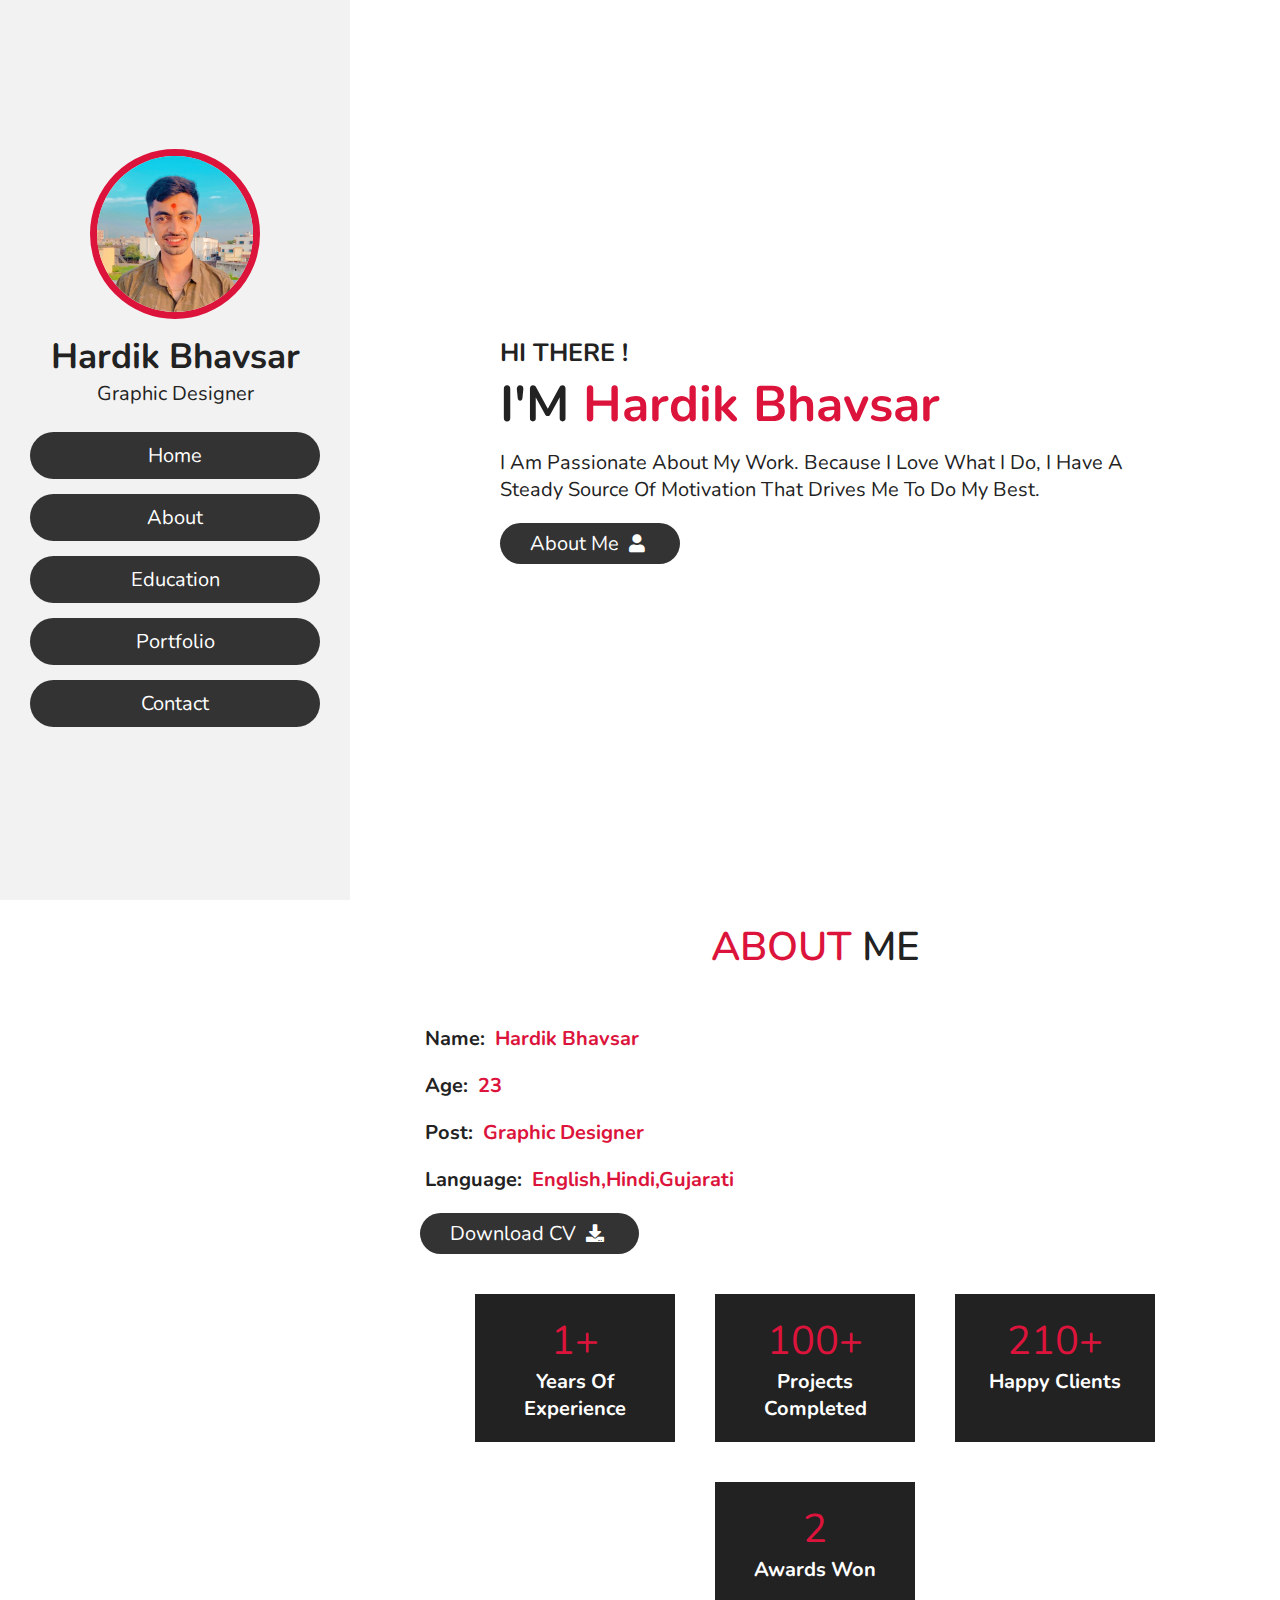
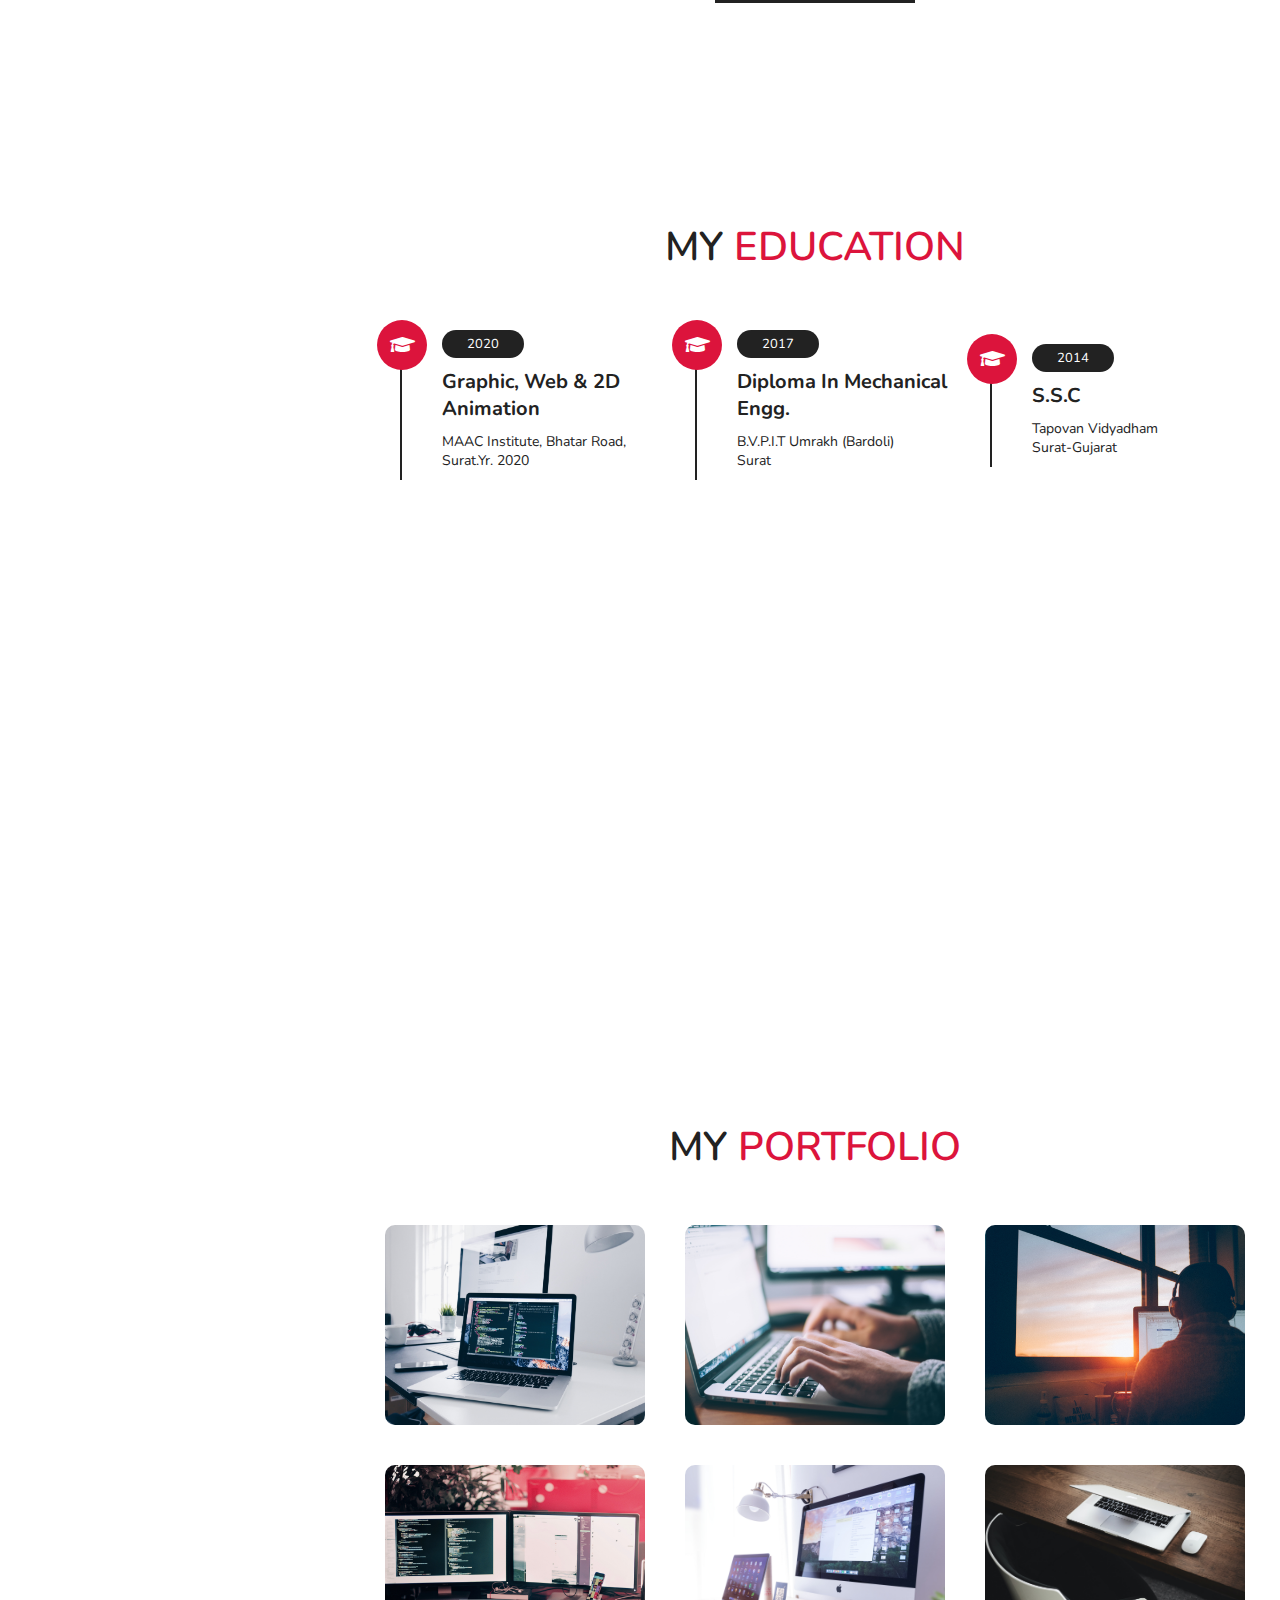
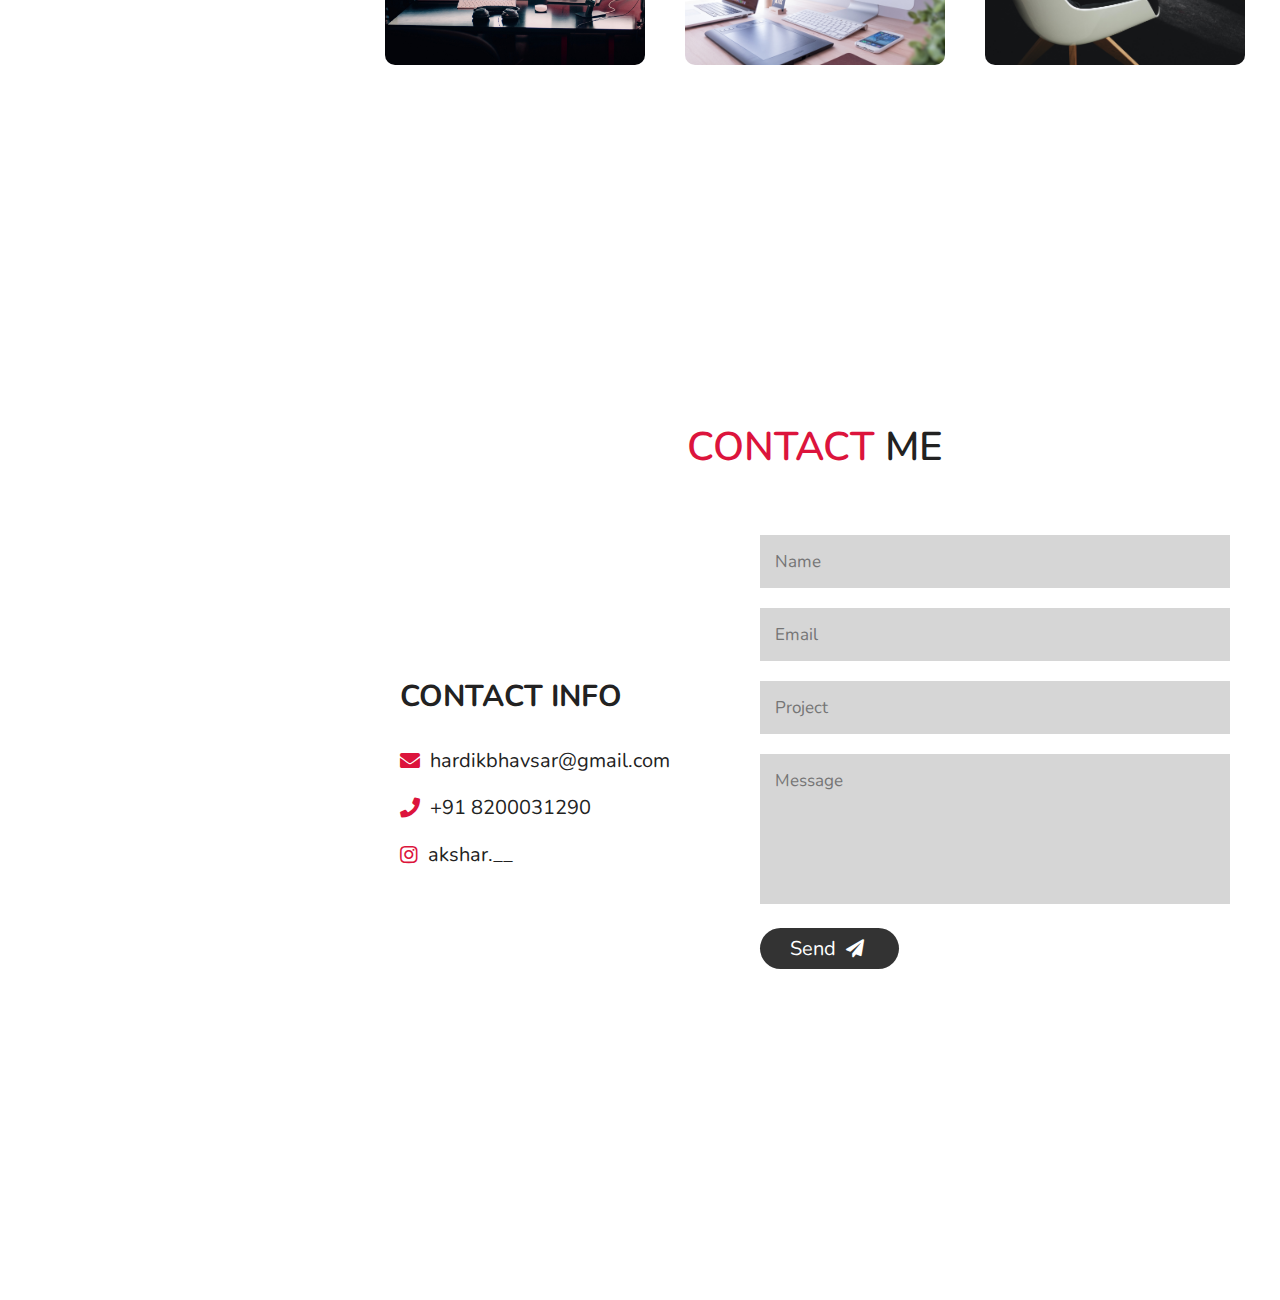
==== index.html @ d85ef27c "Rename Index.html to index.html" ====
<!DOCTYPE html>
<html lang="en">
<head>
    <meta charset="UTF-8">
    <meta name="viewport" content="width=device-width, initial-scale=1.0">
    <title>Responsive personal portfolio website design tutorial</title>

    <!-- font awesome cdn link  -->
    <link rel="stylesheet" href="https://cdnjs.cloudflare.com/ajax/libs/font-awesome/5.15.2/css/all.min.css">

    <!-- custom css file link  -->
    <link rel="stylesheet" href="style.css">

</head>
<body>
    
 <!-- Header Section Starts -->

 <header>
 <div class="user">
     <img src="images/r1.JPG" alt="">
     <h3 class="name">Hardik Bhavsar</h3>
     <p class="post">Graphic Designer</p>
 </div>

 <nav class="navbar">
     <ul>
         <li><a href="#home">Home</a></li>
         <li><a href="#about">About</a></li>
         <li><a href="#education">Education</a></li>
         <li><a href="#portfolio">Portfolio</a></li>
         <li><a href="#contact">Contact</a></li>
     </ul>
 </nav>
</header>

<!-- Header Section Ends -->

<div id="menu" class="fa fa-bars"></div>

<!-- Home Section Starts -->

<section class="home" id="home">

    <h3>HI THERE !</h3>
    <h1>I'M <span>Hardik Bhavsar</span></h1>
    <p>I am passionate about my work. Because I love what I do, I have a steady source of motivation that drives me to do my best.</p>
    <a href="#about"><button class="btn">About Me <i class="fas fa-user"></i></button></a>
</section>

<!-- Home Section Ends -->

<!-- About Section Starts -->

<section class="about" id="about">

    <h1 class="heading"><span>About</span> Me</h1>

    <div class="row">
        <div class="info">
            <h3><span>Name: </span>Hardik Bhavsar</h3>
            <h3><span>Age: </span>23</h3>
            <h3><span>Post: </span>Graphic Designer</h3>
            <h3><span>Language: </span>English,Hindi,Gujarati</h3>
            <a href="cv.pdf">
                <button class="btn">Download CV <i class="fas fa-download"></i></button>
            </a>
        </div>

        <div class="counter">
            <div class="box">
                <span>1+</span>
                <h3>Years of Experience</h3>
            </div>
            <div class="box">
                <span>100+</span>
                <h3>Projects Completed</h3>
            </div>
            <div class="box">
                <span>210+</span>
                <h3>Happy Clients</h3>
            </div>
            <div class="box">
                <span>2</span>
                <h3>Awards Won</h3>
            </div>

        </div>
    </div>
</section>

<!-- About Section Ends -->

<!-- Education Section Starts -->

<section class="education" id="education">
    <h1 class="heading">My <span>Education</span></h1>
    <div class="box-container">

    <div class="box">
        <i class="fas fa-graduation-cap"></i>
        <span>2020</span>
        <h3>Graphic, Web & 2D Animation</h3>
        <p>MAAC institute,
            Bhatar Road, Surat.Yr. 2020</p>
    </div>
   
    <div class="box">
        <i class="fas fa-graduation-cap"></i>
        <span>2017</span>
        <h3>Diploma In Mechanical Engg.</h3>
        <p>B.V.P.I.T Umrakh (Bardoli)<br>Surat</p>
    </div>

    <div class="box">
        <i class="fas fa-graduation-cap"></i>
        <span>2014</span>
        <h3>S.S.C</h3>
        <p>Tapovan Vidyadham <br>Surat-Gujarat</p>
    </div>

</div>
</section>

<!-- Education Section Ends -->

<!-- Portfolio Section Starts -->

<section class="portfolio" id="portfolio">
    <h1 class="heading">My <span>Portfolio</span></h1>

    <div class="box-container">
       
        <div class="box">
            <img src="images/1.jpg" alt="">
        </div>

        <div class="box">
            <img src="images/2.jpg" alt="">
        </div>

        <div class="box">
            <img src="images/3.jpg" alt="">
        </div>

        <div class="box">
            <img src="images/4.jpg" alt="">
        </div>

        <div class="box">
            <img src="images/5.jpg" alt="">
        </div>

        <div class="box">
            <img src="images/6.jpg" alt="">
        </div>
    </div>
</section>

<!-- Portfolio Section Ends -->

<!-- Contact Section Starts -->

<section class="contact" id="contact">

    <h1 class="heading"> <span>contact</span> me </h1>
    
    <div class="row">
    
        <div class="content">
    
            <h3 class="title">contact info</h3>
    
            <div class="info">
                <h3> <i class="fas fa-envelope"></i> hardikbhavsar@gmail.com </h3>
                <h3> <i class="fas fa-phone"></i> +91 8200031290 </h3>
                <h3> <i class="fab fa-instagram"></i>akshar.__</h3>
            </div>
    
        </div>
    
        <form action="">
    
            <input type="text" placeholder="name" class="box">
            <input type="email" placeholder="email" class="box">
            <input type="text" placeholder="project" class="box">
            <textarea name="" id="" cols="30" rows="10" class="box message" placeholder="message"></textarea>
            <button type="submit" class="btn"> send <i class="fas fa-paper-plane"></i> </button>
    
        </form>
        
    </div>
    </section>
    
    <!-- Contact Section Ends -->


<!-- jquery cdn link  -->
<script src="https://cdnjs.cloudflare.com/ajax/libs/jquery/3.6.0/jquery.min.js"></script>

<!-- custom js file link  -->
<script src="script.js"></script>

</body>
</html>
---- style.css ----
@import url('https://fonts.googleapis.com/css2?family=Nunito:wght@200;300;400;600&display=swap');

:root {
    --color: crimson;
}
* {
    font-family: 'Nunito', sans-serif;
    margin: 0;
    padding: 0;
    box-sizing: border-box;
    text-decoration: none;
    outline: none;
    border: none;
    text-transform: capitalize;
    transition: all .2s linear;
}
*::selection {
    background: var(--color);
    color: #333;
}
html {
    font-size: 62.5%;
    overflow-x: hidden;
    scroll-behavior: smooth;
}
html::-webkit-scrollbar {
    width: 1.4rem;
}
html::-webkit-scrollbar-track {
    background: #222;
}
html::-webkit-scrollbar-thumb {
    background: var(--color);
}
body {
    background: #fff;
    overflow-x: hidden;
    padding-left: 35rem;
}
section {
    min-height: 100vh;
    padding: 1rem;
}
.btn {
    padding: .7rem 3rem;
    background: #333;
    color: #fff;
    cursor: pointer;
    margin-top: 1rem;
    font-size: 2rem;
    border-radius: 5rem;
}
.btn i {
    padding: 0 .5rem;
    font-size: 1.8rem;
}
.btn:hover {
    background: var(--color);
}
.heading {
    text-align: center;
    margin: 0 6rem;
    text-transform: uppercase;
    font-size: 4rem;
    padding: 1rem;
    border-bottom: .1rem solid #fff4;
    color: #222;
    font-weight: 600;
}
.heading span {
    color: var(--color);
    text-transform: uppercase;
    font-weight: 600;
}
/* Header Section */

header {
    position: fixed;
    top: 0;
    left: 0;
    z-index: 1000;
    height: 100%;
    width: 35rem;
    background: #f2f2f2;
    display: flex;
    align-items: center;
    justify-content: center;
    flex-flow: column;
    text-align: center;
}
header .user img {
    height: 17rem;
    width: 17rem;
    border-radius: 50%;
    object-fit: cover;
    margin-bottom: 1rem;
    border: .7rem solid var(--color);
}
header .user .name {
    font-size: 3.5rem;
    color: #222;
}
header .user .post {
    font-size: 2rem;
    color: #222;
}
header .navbar {
    width: 100%;
}
header .navbar ul {
    list-style: none;
    padding: 1rem 3rem;
}
header .navbar ul li a {
    display: block;
    padding: 1rem;
    margin: 1.5rem 0;
    background: #333;
    color: #fff;
    font-size: 2rem;
    border-radius: 5rem;
}
header .navbar ul li a:hover {
    background: var(--color);
}
#menu {
    position: fixed;
    top: 2rem;
    right: 2rem;
    background: #333;
    color: #fff;
    cursor: pointer;
    font-size: 2.5rem;
    padding: 1rem 1.5rem;
    z-index: 1000;
    display: none;
}

/* Home Section Starts */

.home {
    display: flex;
    justify-content: center;
    flex-flow: column;
    padding: 0 15rem;
}
.home h3 {
    font-size: 2.5rem;
    color: #222;
}
.home h1 {
    font-size: 5rem;
    color: #222;
}
.home h1 span {
    color: var(--color);
}
.home p {
    font-size: 2rem;
    color: #222;
    padding: 1rem 0;
}

/* Home Section Ends */

/* About Section Starts */

.about .row {
    display: flex;
    align-items: center;
    justify-content: center;
    flex-wrap: wrap;
    padding: 1rem 0;
}
.about .row .info {
    flex: 1 1 48rem;
    padding: 2rem 1rem;
    padding-left: 6rem;
}
.about .row .info h3 {
    font-size: 2rem;
    color: var(--color);
    font-weight: bold;
    padding: 1rem 0;
}
.about .row .info h3 span {
    color: #222;
    padding: 0 .5rem;
}
.about .row .counter {
    flex: 1 1 48rem;
    display: flex;
    justify-content: center;
    flex-wrap: wrap;
}
.about .row .counter .box {
    width: 20rem;
    background: #222;
    text-align: center;
    padding: 2rem;
    margin: 2rem;
}
.about .row .counter .box span {
    font-size: 4rem;
    color: var(--color);
}
.about .row .counter .box h3 {
    font-size: 2rem;
    color: #fff;
}

/* About Section Ends */

/* Education Section Starts */

.education .box-container {
    display: flex;
    align-items: center;
    justify-content: space-between;
    flex-wrap: wrap;
    padding: 1rem 0;
    padding-left: 3rem;
}
.education .box-container .box {
    width: 27rem;
    margin: 4rem 1rem;
    padding-left: 4rem;
    border-left: .2rem solid #222;
    position: relative;
}
.education .box-container .box span {
    font-size: 1.3rem;
    background: #222;
    color: #fff;
    border-radius: 5rem;
    padding: .5rem 2.5rem;
}
.education .box-container .box h3 {
    font-size: 2rem;
    color: #222;
    padding-top: 1.5rem;
}
.education .box-container .box p {
    font-size: 1.4rem;
    color: #222;
    padding: 1rem 0;
}
.education .box-container .box i {
    position: absolute;
    top: -1.5rem;
    left: -2.5rem;
    height: 5rem;
    width: 5rem;
    border-radius: 50%;
    line-height: 5rem;
    color: #fff;
    text-align: center;
    font-size: 2rem;
    background: var(--color);
}

/* Education Section Ends */

/* Portfolio Section Starts */

.portfolio .box-container {
    display: flex;
    align-items: center;
    justify-content: center;
    flex-wrap: wrap;
    padding: 2rem 0;
}
.portfolio .box-container .box {
    height: 20rem;
    width: 26rem;
    border-radius: 1rem;
    margin: 2rem;
    overflow: hidden;
    cursor: pointer;
}
.portfolio .box-container .box img {
    height: 100%;
    width: 100%;
    object-fit: cover;
}
.portfolio .box-container .box:hover img {
    transform: scale(1.2);
}

/* Portfolio Section Ends */

/* Contact Section Starts */

.contact .row {
    display: flex;
    align-items: center;
    justify-content: center;
    flex-wrap: wrap;
}
.contact .row .content {
    flex: 1 1 30rem;
    padding: 4rem;
    padding-bottom: 0;
}
.contact .row form {
    flex: 1 1 45rem;
    padding: 2rem;
    margin: 2rem;
    margin-bottom: 4rem;
}
.contact .row form .box {
    padding: 1.5rem;
    margin: 1rem 0;
    background: #3333;
    color: #222;
    text-transform: none;
    font-size: 1.7rem;
    width: 100%;
}
.contact .row form .box::placeholder {
    text-transform: capitalize;
}
.contact .row form .message {
    height: 15rem;
    resize: none;
}
.contact .row .content .title {
    text-transform: uppercase;
    color: #222;
    font-size: 3rem;
    padding-bottom: 2rem;
}
.contact .row .content .info h3 {
    display: flex;
    align-items: center;
    font-size: 2rem;
    text-transform: none;
    color: #222;
    padding: 1rem 0;
    font-weight: normal;
}
.contact .row .content .info h3 i {
    padding-right: 1rem;
    color: var(--color);
}

/* Contact Section Ends */

/* Media Queries */

 @media (max-width:1200px) {
     html {
         font-size: 55%;
     }
     .home {
         padding: 1rem 4rem;
     }
 }
 @media (max-width:991px) {
     header {
         left: -120%;
     }
     #menu {
         display: block;
     }
     header.toggle {
         left: 0%;
     }
     body {
         padding: 0;
     }
 }
 @media (max-width:768px) {
     html {
         font-size: 50%;
     }
 }
@media (max-width:400px) {
    header {
        width: 100vw;
    }
    .heading {
        margin: 0 3rem;
    }
    .about .row .counter .box {
        width: 100%;
    }
    .education .box-container .box {
        width: 100%;
    }
    .portfolio .box-container .box {
        width: 100%;
    }
    .contact .row form {
        margin: 3rem 0;
    }
}
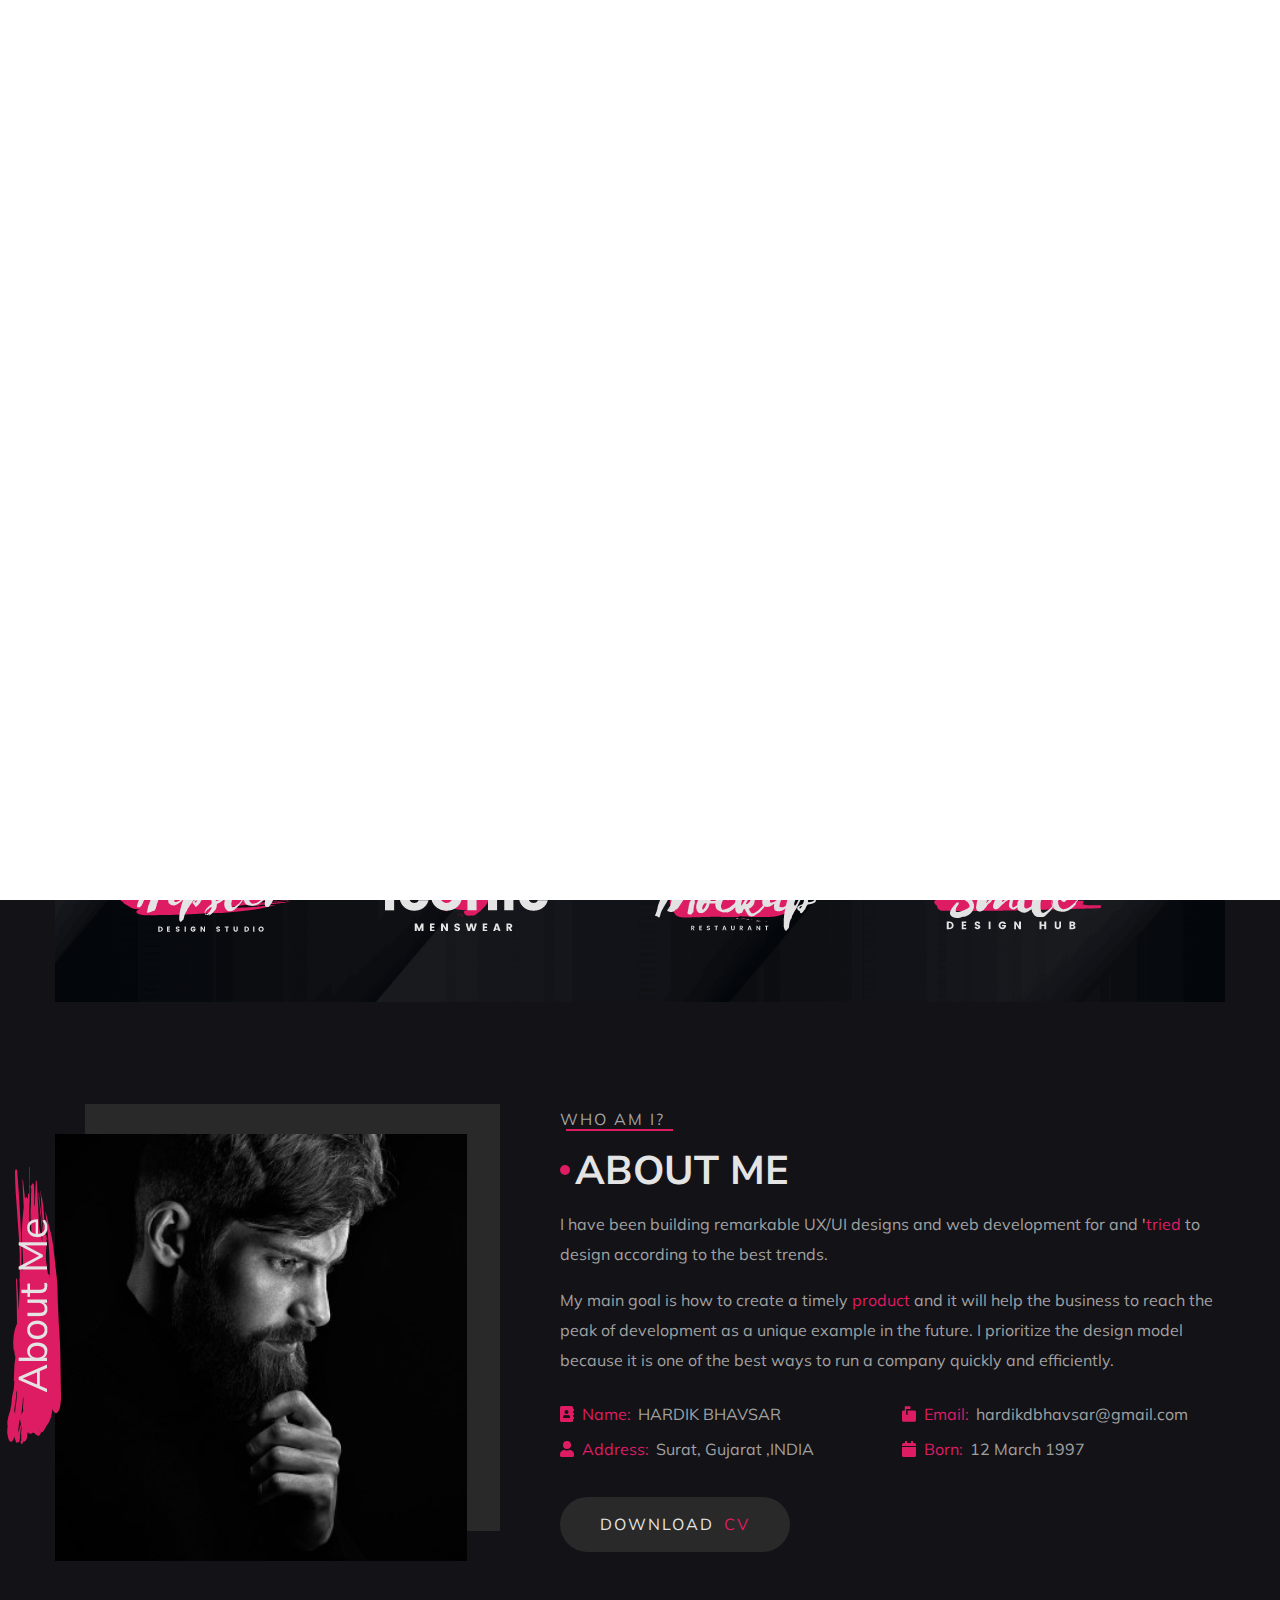
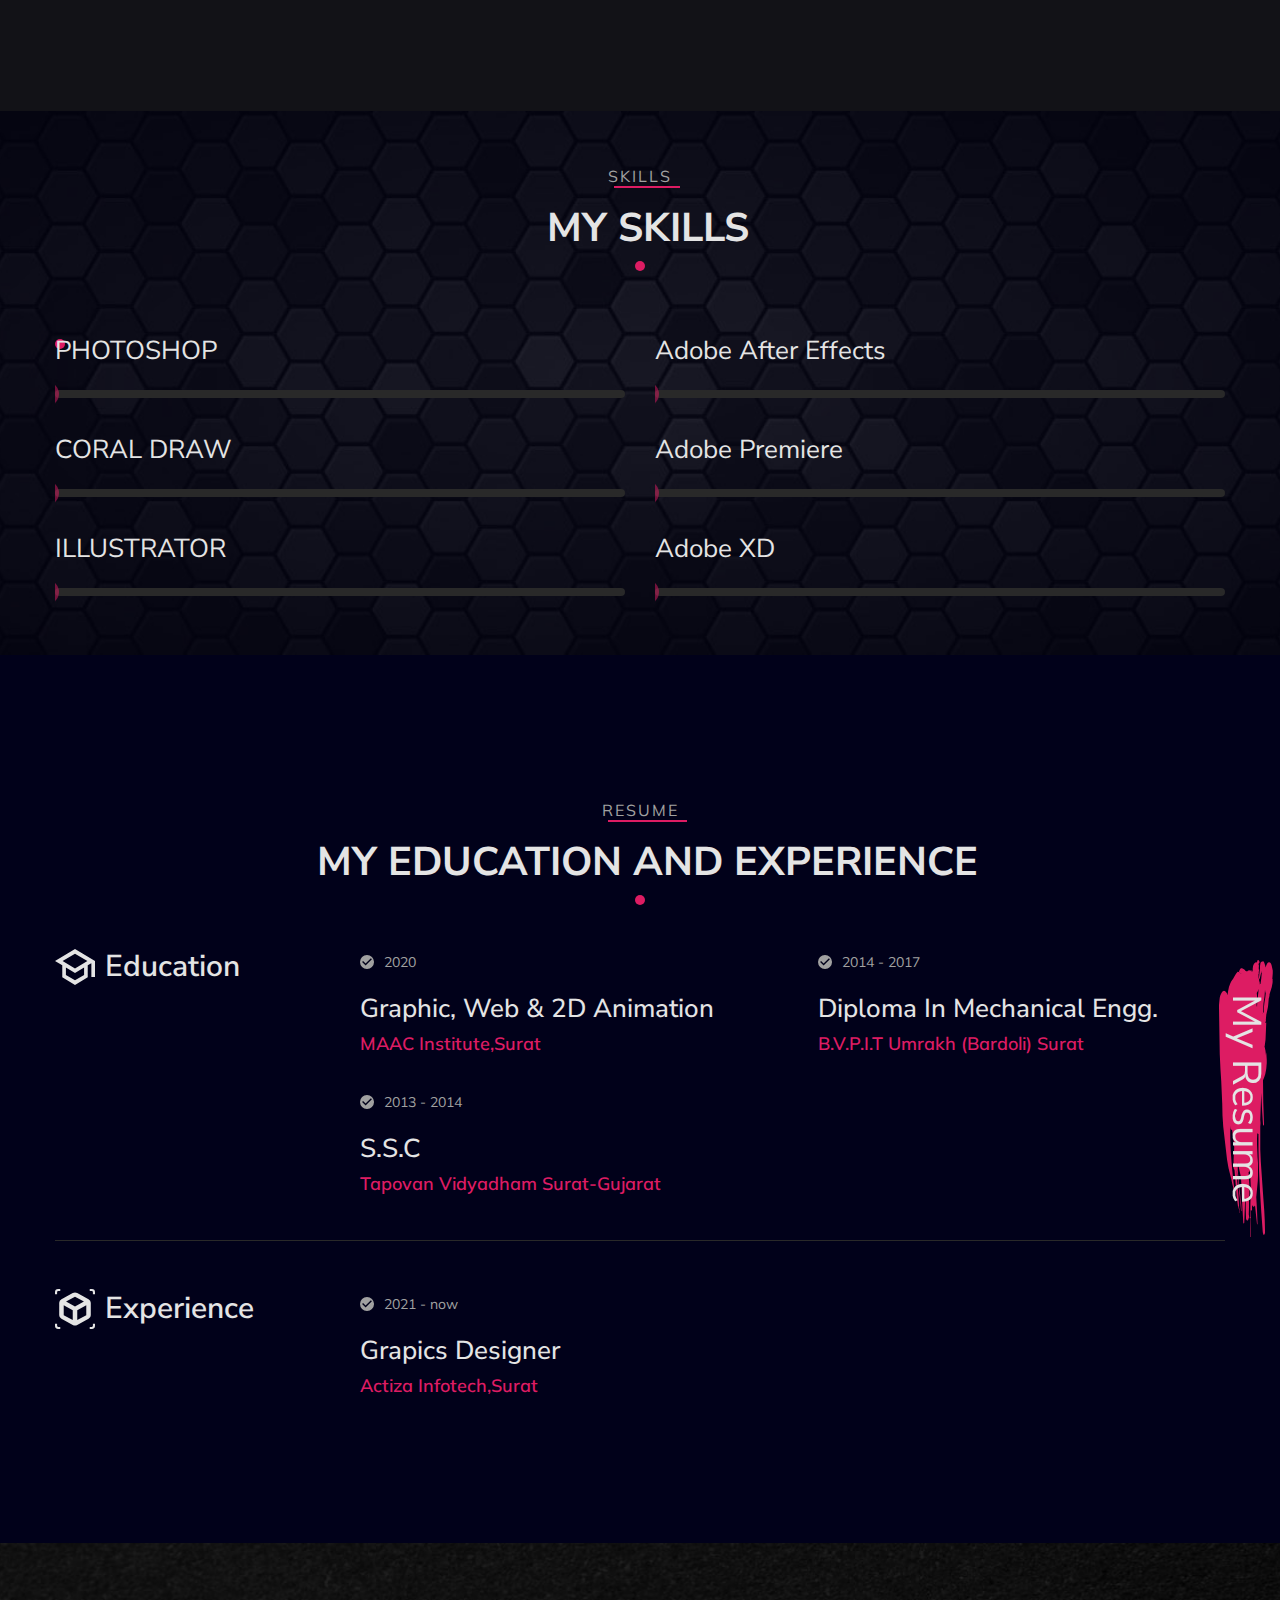
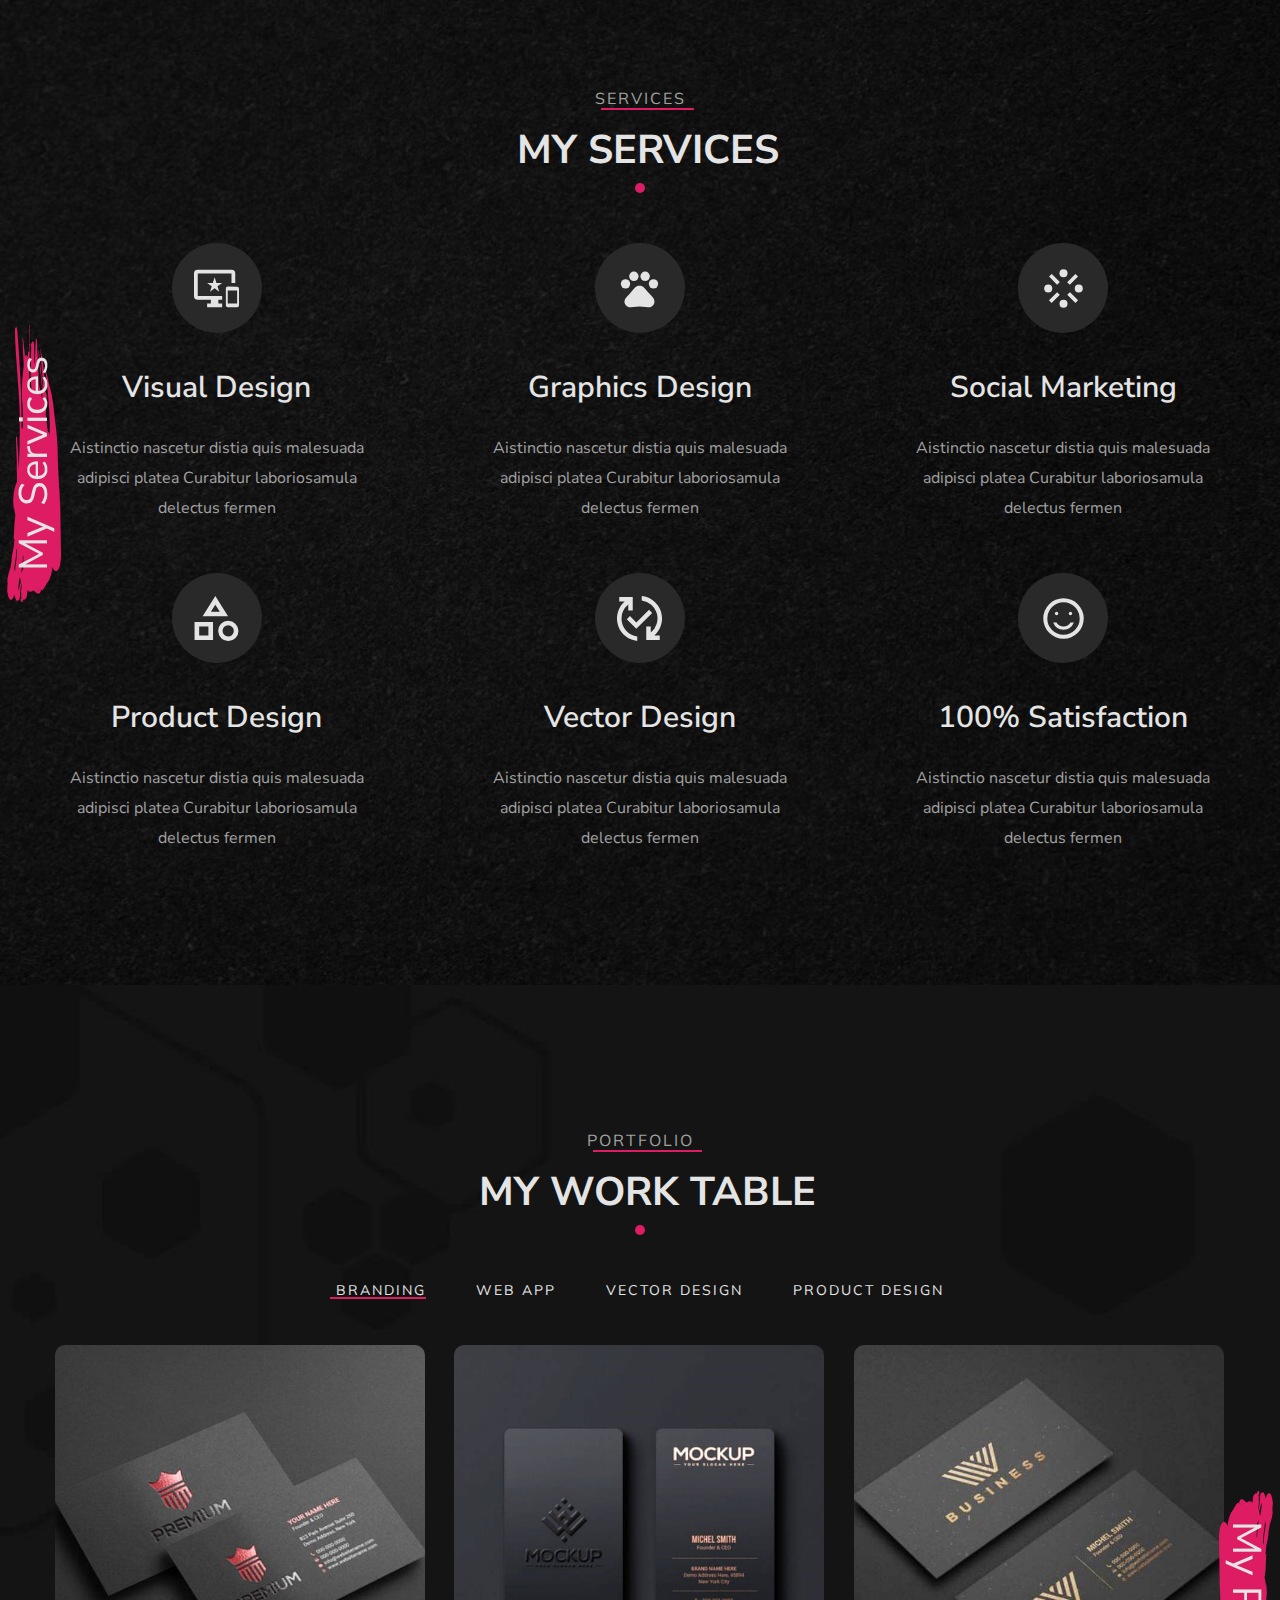
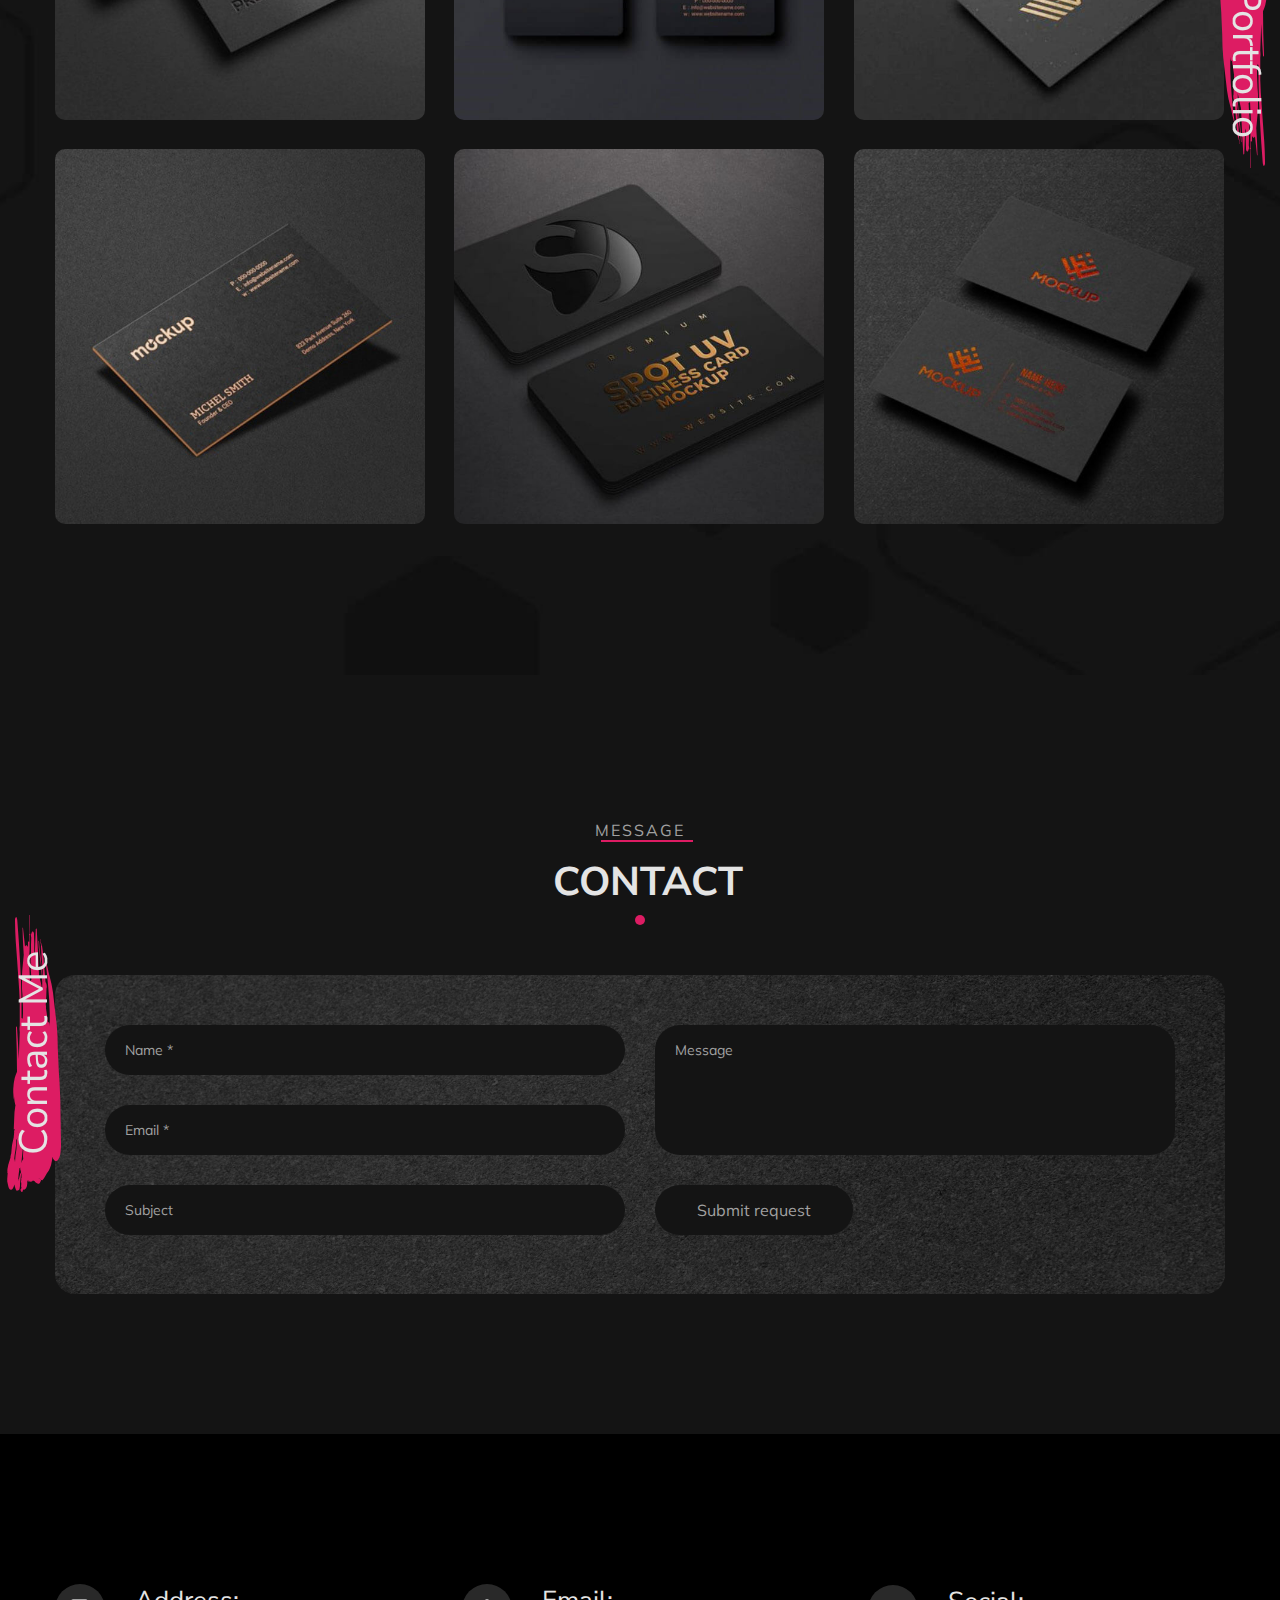
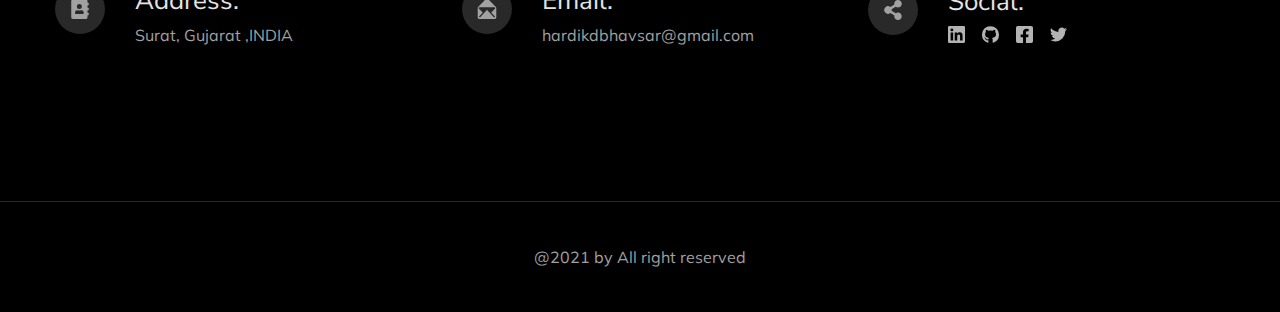
==== commit 358606cb: "Add files via upload" ====
--- a/index.html
+++ b/index.html
@@ -1,205 +1,915 @@
 <!DOCTYPE html>
+
 <html lang="en">
+
+
 <head>
-    <meta charset="UTF-8">
-    <meta name="viewport" content="width=device-width, initial-scale=1.0">
-    <title>Responsive personal portfolio website design tutorial</title>
-
-    <!-- font awesome cdn link  -->
-    <link rel="stylesheet" href="https://cdnjs.cloudflare.com/ajax/libs/font-awesome/5.15.2/css/all.min.css">
-
-    <!-- custom css file link  -->
-    <link rel="stylesheet" href="style.css">
-
+  <meta http-equiv="Content-Type" content="text/html; charset=utf-8" />
+
+  <meta name="description" content="Barna" />
+  <meta name="author" content="ib-themes" />
+
+  <meta name="viewport" content="width=device-width, initial-scale=1, maximum-scale=1" />
+
+  <title>Hardik - Portfolio Website</title>
+
+  <!-- Google Fonts -->
+  <link rel="preconnect" href="https://fonts.googleapis.com/" />
+  <link rel="preconnect" href="https://fonts.gstatic.com/" crossorigin />
+  <link
+    href="https://fonts.googleapis.com/css2?family=Mulish:ital,wght@0,200;0,300;0,400;0,500;0,600;0,700;0,800;0,900;1,200;1,300;1,400;1,500;1,600;1,700;1,800;1,900&amp;family=Nunito+Sans:ital,wght@0,200;0,300;0,400;0,600;0,700;0,800;0,900;1,200;1,300;1,400;1,600;1,700;1,800;1,900&amp;display=swap"
+    rel="stylesheet" />
+  <!-- /Google Fonts -->
+
+  <link rel="icon" href="img/favicon.ico" />
+  <!-- /Favicon -->
+
+  <!-- Styles -->
+  <link type="text/css" rel="stylesheet" href="css/base.css" />
+  <link type="text/css" rel="stylesheet" href="css/hamburger.css" />
+  <link type="text/css" rel="stylesheet" href="css/magnific-popup.css" />
+  <link type="text/css" rel="stylesheet" href="css/owl-carousel.css" />
+  <link type="text/css" rel="stylesheet" href="css/style.css" />
+  <!--[if lt IE 9]>
+      <script type="text/javascript" src="js/modernizr.custom.js"></script>
+    <![endif]-->
+  <!-- /Styles -->
 </head>
+
 <body>
-    
- <!-- Header Section Starts -->
-
- <header>
- <div class="user">
-     <img src="images/r1.JPG" alt="">
-     <h3 class="name">Hardik Bhavsar</h3>
-     <p class="post">Graphic Designer</p>
- </div>
-
- <nav class="navbar">
-     <ul>
-         <li><a href="#home">Home</a></li>
-         <li><a href="#about">About</a></li>
-         <li><a href="#education">Education</a></li>
-         <li><a href="#portfolio">Portfolio</a></li>
-         <li><a href="#contact">Contact</a></li>
-     </ul>
- </nav>
-</header>
-
-<!-- Header Section Ends -->
-
-<div id="menu" class="fa fa-bars"></div>
-
-<!-- Home Section Starts -->
-
-<section class="home" id="home">
-
-    <h3>HI THERE !</h3>
-    <h1>I'M <span>Hardik Bhavsar</span></h1>
-    <p>I am passionate about my work. Because I love what I do, I have a steady source of motivation that drives me to do my best.</p>
-    <a href="#about"><button class="btn">About Me <i class="fas fa-user"></i></button></a>
-</section>
-
-<!-- Home Section Ends -->
-
-<!-- About Section Starts -->
-
-<section class="about" id="about">
-
-    <h1 class="heading"><span>About</span> Me</h1>
-
-    <div class="row">
-        <div class="info">
-            <h3><span>Name: </span>Hardik Bhavsar</h3>
-            <h3><span>Age: </span>23</h3>
-            <h3><span>Post: </span>Graphic Designer</h3>
-            <h3><span>Language: </span>English,Hindi,Gujarati</h3>
-            <a href="cv.pdf">
-                <button class="btn">Download CV <i class="fas fa-download"></i></button>
-            </a>
-        </div>
-
-        <div class="counter">
-            <div class="box">
-                <span>1+</span>
-                <h3>Years of Experience</h3>
+  <!-- Preloader -->
+  <div id="preloader">
+    <div class="loader_line"></div>
+  </div>
+  <!-- /Preloader -->
+
+  <!-- MODALBOX -->
+  <div class="barna_modalbox">
+    <div class="box_inner">
+      <div class="close">
+        <a href="#"><img class="svg" src="svg/cancel.svg" alt="" /></a>
+      </div>
+      <div class="modal_content">
+        <h3 class="fixed_title"></h3>
+
+        <div class="modal_in">
+          <!-- Content comes from JS -->
+        </div>
+
+        <div class="barna_prevnext" data-index="" data-from="">
+          <div class="next"><a href="#">Next</a></div>
+          <div class="prev"><a href="#">Prev</a></div>
+        </div>
+      </div>
+    </div>
+  </div>
+  <!-- /MODALBOX -->
+
+  <!-- Wrapper -->
+  <div class="barna__wrapper">
+    <!-- Header -->
+    <header class="header" id="header">
+      <div class="logo">
+        <a href="index.html"><img src="img/hardik.sv" alt="" /></a>
+      </div>
+
+      <nav class="nav">
+        <ul>
+          <li class="current"><a href="#home">Home</a></li>
+          <li><a href="#about">About</a></li>
+          <li><a href="#skills">Skills</a></li>
+          <li><a href="#resume">Resume</a></li>
+          <li><a href="#services">Services</a></li>
+          <li><a href="#portfolio">Portfolio</a></li>
+          <li><a href="#contact">Contact</a></li>
+        </ul>
+      </nav>
+
+      <div class="social">
+        <ul>
+          <li>
+            <a href="#" target="_blank"><img src="svg/social/linkedin.svg" alt="" class="svg" /></a>
+          </li>
+          <li>
+            <a href="#" target="_blank"><img src="svg/social/github.svg" alt="" class="svg" /></a>
+          </li>
+          <li>
+            <a href="#" target="_blank"><img src="svg/social/facebook.svg" alt="" class="svg" /></a>
+          </li>
+          <li>
+            <a href="#" target="_blank"><img src="svg/social/twitter.svg" alt="" class="svg" /></a>
+          </li>
+        </ul>
+      </div>
+    </header>
+    <!-- /Header -->
+
+    <!-- Mobile Header -->
+    <div class="barna__mobile_header">
+      <div class="header_top">
+        <a class="logo" href="index-2.html"><img src="img/logo.svg" alt="" /></a>
+
+        <a href="#" class="hamb">
+          <div class="hamburger hamburger--vortex">
+            <div class="hamburger-box">
+              <div class="hamburger-inner"></div>
             </div>
-            <div class="box">
-                <span>100+</span>
-                <h3>Projects Completed</h3>
+          </div>
+        </a>
+      </div>
+      <div class="header_bottom">
+        <ul>
+          <li class="current"><a href="#home">Home</a></li>
+          <li><a href="#about">About</a></li>
+          <li><a href="#skills">Skills</a></li>
+          <li><a href="#resume">Resume</a></li>
+          <li><a href="#services">Services</a></li>
+          <li><a href="#portfolio">Portfolio</a></li>
+          <li><a href="#contact">Contact</a></li>
+        </ul>
+      </div>
+    </div>
+    <!-- /Mobile Header -->
+
+    <!-- Main Wrapper -->
+    <div class="main">
+      <!-- Section Home -->
+      <section id="home">
+        <!-- Hero Header -->
+        <div class="barna__hero">
+          <div class="owl-carousel">
+            <div class="item">
+              <div class="container">
+                <div class="title_holder">
+                  <p><span>Welcome </span></p>
+                  <h3>I'm Hardik Bhavsar</h3>
+                  <h5>Graphic Designer.</h5>
+                  <span class="divider"></span>
+                </div>
+              </div>
+              <div class="bg">
+                <div class="bg1" data-bg-img="img/slider/bg.jpg"></div>
+                <!-- <div class="bg2" data-bg-img="img/slider/1.jpg"></div> -->
+              </div>
             </div>
-            <div class="box">
-                <span>210+</span>
-                <h3>Happy Clients</h3>
+            <!-- <div class="item">
+                <div class="container">
+                  <div class="title_holder">
+                    <p><span>Meet new HTML Template</span></p>
+                    <h3>I'm Barna</h3>
+                    <h5>Software Engineer</h5>
+                    <span class="divider"></span>
+                  </div>
+                </div>
+                <div class="bg">
+                  <div class="bg1" data-bg-img="img/slider/bg.jpg"></div>
+                  <div class="bg2" data-bg-img="img/slider/2.jpg"></div>
+                </div>
+              </div> -->
+            <!-- <div class="item">
+                <div class="container">
+                  <div class="title_holder">
+                    <p><span>Get in touch with us</span></p>
+                    <h3>I'm Web Developer</h3>
+                    <h5>Junior Photographer</h5>
+                    <span class="divider"></span>
+                  </div>
+                </div>
+                <div class="bg">
+                  <div class="bg1" data-bg-img="img/slider/bg.jpg"></div>
+                  <div class="bg2" data-bg-img="img/slider/3.jpg"></div>
+                </div>
+              </div> -->
+          </div>
+
+          <!-- <div class="my__nav">
+              <a href="#" class="prev"
+                ><img src="svg/left.svg" alt="" class="svg"
+              /></a>
+              <a href="#" class="next"
+                ><img src="svg/left.svg" alt="" class="svg"
+              /></a>
+            </div> -->
+        </div>
+        <!-- /Hero Header -->
+      </section>
+      <!-- /Section Home -->
+
+      <!-- Section About -->
+      <section id="about">
+        <div class="barna__section_title">
+          <div class="title">
+            <h3>About Me</h3>
+            <img src="svg/shape.svg" alt="" class="svg" />
+          </div>
+        </div>
+
+        <!-- Partners -->
+        <div class="barna__partners">
+          <div class="container">
+            <div class="in">
+              <ul>
+                <li>
+                  <a href="#"><img src="img/partners/1.png" alt="" /></a>
+                </li>
+                <li>
+                  <a href="#"><img src="img/partners/2.png" alt="" /></a>
+                </li>
+                <li>
+                  <a href="#"><img src="img/partners/3.png" alt="" /></a>
+                </li>
+                <li>
+                  <a href="#"><img src="img/partners/4.png" alt="" /></a>
+                </li>
+              </ul>
             </div>
-            <div class="box">
-                <span>2</span>
-                <h3>Awards Won</h3>
+          </div>
+        </div>
+        <!-- /Partners -->
+
+        <!-- About -->
+        <div class="barna__about">
+          <div class="container">
+            <div class="in">
+              <div class="left">
+                <div class="img_holder">
+                  <img src="img/about/1.jpg" alt="" />
+                </div>
+              </div>
+
+              <div class="right">
+                <!-- Main Title -->
+                <div class="barna__title">
+                  <p><span>Who am I?</span></p>
+                  <h3>About Me</h3>
+                </div>
+                <!-- /Main Title -->
+
+                <div class="desc">
+                  <p>
+                    I have been building remarkable UX/UI designs and web
+                    development for and '<a href="#">tried</a> to design
+                    according to the best trends.
+                  </p>
+                  <p>
+                    My main goal is how to create a timely
+                    <a href="#">product</a> and it will help the business to
+                    reach the peak of development as a unique example in the
+                    future. I prioritize the design model because it is one of
+                    the best ways to run a company quickly and efficiently.
+                  </p>
+                </div>
+
+                <div class="list">
+                  <ul>
+                    <li>
+                      <div class="item">
+                        <img src="svg/address.svg" alt="" class="svg" />
+                        <p><span>Name:</span>HARDIK BHAVSAR</p>
+                      </div>
+                    </li>
+                    <li>
+                      <div class="item">
+                        <img src="svg/mailbox.svg" alt="" class="svg" />
+                        <p><span>Email:</span>hardikdbhavsar@gmail.com</p>
+                      </div>
+                    </li>
+                    <li>
+                      <div class="item">
+                        <img src="svg/user.svg" alt="" class="svg" />
+                        <p><span>Address:</span>Surat, Gujarat ,INDIA</p>
+                      </div>
+                    </li>
+                    <li>
+                      <div class="item">
+                        <img src="svg/calendar.svg" alt="" class="svg" />
+                        <p><span>Born:</span>12 March 1997</p>
+                      </div>
+                    </li>
+                  </ul>
+                </div>
+
+                <div class="button">
+                  <a href="" download>Download
+                    <span class="text"><span>CV</span><span>CV</span></span></a>
+                </div>
+              </div>
             </div>
-
-        </div>
+          </div>
+        </div>
+        <!-- /About -->
+      </section>
+      <!-- /Section About -->
+
+      <!-- Section Skills -->
+      <section id="skills" data-bg-img="img/skills/bg.jpg">
+        <div class="bg"></div>
+
+        <div class="container">
+
+          <!-- Main Title -->
+          <div class="barna__title center">
+            <p><span>Skills</span></p>
+            <h3>My Skills</h3>
+          </div>
+          <!-- /Main Title --> <br><br>
+
+          <div class="in">
+            <div class="left">
+              <div class="barna__progress">
+                <div class="progress_item" data-value="96">
+                  <div class="progress_top">
+                    <h3 class="progress_title">PHOTOSHOP </h3>
+                    <span class="progress_percent"></span>
+                  </div>
+                  <div class="progress_bgwrap">
+                    <div class="progress_bg"><span></span></div>
+                  </div>
+                </div>
+
+                <div class="progress_item" data-value="85">
+                  <div class="progress_top">
+                    <h3 class="progress_title">CORAL DRAW</h3>
+                    <span class="progress_percent"></span>
+                  </div>
+                  <div class="progress_bgwrap">
+                    <div class="progress_bg"><span></span></div>
+                  </div>
+                </div>
+
+                <div class="progress_item" data-value="84">
+                  <div class="progress_top">
+                    <h3 class="progress_title">ILLUSTRATOR</h3>
+                    <span class="progress_percent"></span>
+                  </div>
+                  <div class="progress_bgwrap">
+                    <div class="progress_bg"><span></span></div>
+                  </div>
+                </div>
+              </div>
+            </div>
+            <div class="right">
+              <div class="barna__progress">
+                <div class="progress_item" data-value="72">
+                  <div class="progress_top">
+                    <h3 class="progress_title">Adobe After Effects</h3>
+                    <span class="progress_percent"></span>
+                  </div>
+                  <div class="progress_bgwrap">
+                    <div class="progress_bg"><span></span></div>
+                  </div>
+                </div>
+
+                <div class="progress_item" data-value="80">
+                  <div class="progress_top">
+                    <h3 class="progress_title"> Adobe Premiere </h3>
+                    <span class="progress_percent"></span>
+                  </div>
+                  <div class="progress_bgwrap">
+                    <div class="progress_bg"><span></span></div>
+                  </div>
+                </div>
+
+                <div class="progress_item" data-value="70">
+                  <div class="progress_top">
+                    <h3 class="progress_title">Adobe XD </h3>
+                    <span class="progress_percent"></span>
+                  </div>
+                  <div class="progress_bgwrap">
+                    <div class="progress_bg"><span></span></div>
+                  </div>
+                </div>
+
+              </div>
+            </div>
+          </div>
+        </div>
+      </section>
+      <!-- Section Skills -->
+
+      <!-- Section Resume -->
+      <section id="resume">
+        <div class="barna__section_title right">
+          <div class="title">
+            <h3>My Resume</h3>
+            <img src="svg/shape.svg" alt="" class="svg" />
+          </div>
+        </div>
+
+        <div class="container">
+          <!-- Main Title -->
+          <div class="barna__title center">
+            <p><span>Resume</span></p>
+            <h3>My Education and Experience</h3>
+          </div>
+          <!-- /Main Title -->
+
+          <!-- Resume List -->
+          <div class="barna__resume_list">
+            <ul class="resume">
+              <!-- Resume: Item #1 -->
+              <li class="resume_item">
+                <div class="item_wrapper">
+                  <div class="left">
+                    <img src="svg/education.svg" alt="" class="svg" />
+                    <h3>Education</h3>
+                  </div>
+                  <div class="right">
+                    <ul>
+                      <li>
+                        <div class="item">
+                          <p>
+                            <img src="svg/check.svg" alt="" class="svg" />
+                            2020
+                          </p>
+                          <h3>Graphic, Web & 2D Animation</h3>
+                          <h5>MAAC Institute,Surat</h5>
+                        </div>
+                      </li>
+                      <li>
+                        <div class="item">
+                          <p>
+                            <img src="svg/check.svg" alt="" class="svg" />2014
+                            - 2017
+                          </p>
+                          <h3>Diploma In Mechanical Engg.</h3>
+                          <h5>B.V.P.I.T Umrakh (Bardoli)
+                            Surat</h5>
+                        </div>
+                      </li>
+                      <li>
+                        <div class="item">
+                          <p>
+                            <img src="svg/check.svg" alt="" class="svg" />2013
+                            - 2014
+                          </p>
+                          <h3>S.S.C</h3>
+                          <h5>Tapovan Vidyadham
+                            Surat-Gujarat</h5>
+                        </div>
+                      </li>
+                      <!-- <li>
+                        <div class="item">
+                          <p>
+                            <img src="svg/check.svg" alt="" class="svg" />2000
+                            - 2005
+                          </p>
+                          <h3>Primary School Certificate</h3>
+                          <h5>Markav TM Primary School</h5>
+                        </div>
+                      </li> -->
+                    </ul>
+                  </div>
+                </div>
+              </li>
+              <!-- Resume: Item #1 -->
+
+              <!-- Resume: Item #2 -->
+              <li class="resume_item">
+                <div class="item_wrapper">
+                  <div class="left">
+                    <img src="svg/experience.svg" alt="" class="svg" />
+                    <h3>Experience</h3>
+                  </div>
+                  <div class="right">
+                    <ul>
+                      <li>
+                        <div class="item">
+                          <p>
+                            <img src="svg/check.svg" alt="" class="svg" />2021 - now
+                          </p>
+                          <h3>Grapics Designer</h3>
+                          <h5>Actiza Infotech,Surat</h5>
+                        </div>
+                      </li>
+                      <!-- <li>
+                        <div class="item">
+                          <p>
+                            <img src="svg/check.svg" alt="" class="svg" />2012
+                            - 2014
+                          </p>
+                          <h3>Photographer of PhotoDune</h3>
+                          <h5>Photodune</h5>
+                        </div>
+                      </li>
+                      <li>
+                        <div class="item">
+                          <p>
+                            <img src="svg/check.svg" alt="" class="svg" />20017 - 2019
+                          </p>
+                          <h3>Themeforest HTML5 Designer</h3>
+                          <h5>Themeforest</h5>
+                        </div>
+                      </li>
+                      <li>
+                        <div class="item">
+                          <p>
+                            <img src="svg/check.svg" alt="" class="svg" />2009
+                            - 2013
+                          </p>
+                          <h3>Master PHP Scripts Writer</h3>
+                          <h5>CodeCanyon</h5>
+                        </div>
+                      </li> -->
+                    </ul>
+                  </div>
+                </div>
+              </li>
+              <!-- Resume: Item #2 -->
+            </ul>
+          </div>
+          <!-- /Resume List -->
+        </div>
+      </section>
+      <!-- /Section Resume -->
+
+      <!-- Section Services -->
+      <section id="services" data-bg-img="img/services/bg.jpg">
+        <div class="barna__section_title">
+          <div class="title">
+            <h3>My Services</h3>
+            <img src="svg/shape.svg" alt="" class="svg" />
+          </div>
+        </div>
+
+        <div class="container">
+          <!-- Main Title -->
+          <div class="barna__title center">
+            <p><span>Services</span></p>
+            <h3>My Services</h3>
+          </div>
+          <!-- /Main Title -->
+
+          <!-- Services List -->
+          <div class="barna__services">
+            <ul>
+              <li>
+                <div class="item">
+                  <div class="icon">
+                    <img src="svg/service-1.svg" alt="" class="svg" />
+                  </div>
+                  <h3>
+                    <span>Visual Design</span>
+                    <img src="svg/shape.svg" alt="" class="svg" />
+                  </h3>
+                  <p>
+                    Aistinctio nascetur distia quis malesuada adipisci platea
+                    Curabitur laboriosamula delectus fermen
+                  </p>
+                </div>
+              </li>
+              <li>
+                <div class="item">
+                  <div class="icon">
+                    <img src="svg/service-2.svg" alt="" class="svg" />
+                  </div>
+                  <h3>
+                    <span>Graphics Design</span>
+                    <img src="svg/shape.svg" alt="" class="svg" />
+                  </h3>
+                  <p>
+                    Aistinctio nascetur distia quis malesuada adipisci platea
+                    Curabitur laboriosamula delectus fermen
+                  </p>
+                </div>
+              </li>
+              <li>
+                <div class="item">
+                  <div class="icon">
+                    <img src="svg/service-3.svg" alt="" class="svg" />
+                  </div>
+                  <h3>
+                    <span>Social Marketing</span>
+                    <img src="svg/shape.svg" alt="" class="svg" />
+                  </h3>
+                  <p>
+                    Aistinctio nascetur distia quis malesuada adipisci platea
+                    Curabitur laboriosamula delectus fermen
+                  </p>
+                </div>
+              </li>
+              <li>
+                <div class="item">
+                  <div class="icon">
+                    <img src="svg/service-4.svg" alt="" class="svg" />
+                  </div>
+                  <h3>
+                    <span>Product Design</span>
+                    <img src="svg/shape.svg" alt="" class="svg" />
+                  </h3>
+                  <p>
+                    Aistinctio nascetur distia quis malesuada adipisci platea
+                    Curabitur laboriosamula delectus fermen
+                  </p>
+                </div>
+              </li>
+              <li>
+                <div class="item">
+                  <div class="icon">
+                    <img src="svg/service-5.svg" alt="" class="svg" />
+                  </div>
+                  <h3>
+                    <span>Vector Design</span>
+                    <img src="svg/shape.svg" alt="" class="svg" />
+                  </h3>
+                  <p>
+                    Aistinctio nascetur distia quis malesuada adipisci platea
+                    Curabitur laboriosamula delectus fermen
+                  </p>
+                </div>
+              </li>
+              <li>
+                <div class="item">
+                  <div class="icon">
+                    <img src="svg/service-6.svg" alt="" class="svg" />
+                  </div>
+                  <h3>
+                    <span>100% Satisfaction</span>
+                    <img src="svg/shape.svg" alt="" class="svg" />
+                  </h3>
+                  <p>
+                    Aistinctio nascetur distia quis malesuada adipisci platea
+                    Curabitur laboriosamula delectus fermen
+                  </p>
+                </div>
+              </li>
+            </ul>
+          </div>
+          <!-- /Services List -->
+        </div>
+      </section>
+      <!-- /Section Services -->
+
+      <!-- Section Portfolio -->
+      <section id="portfolio" data-bg-img="img/portfolio/bg.jpg">
+        <div class="barna__section_title right">
+          <div class="title">
+            <h3>My Portfolio</h3>
+            <img src="svg/shape.svg" alt="" class="svg" />
+          </div>
+        </div>
+
+        <div class="container">
+          <!-- Main Title -->
+          <div class="barna__title center">
+            <p><span>Portfolio</span></p>
+            <h3>My Work Table</h3>
+          </div>
+          <!-- /Main Title -->
+
+          <!-- Portfolio List -->
+          <div class="barna__portfolio">
+            <div class="filter">
+              <ul>
+                <li>
+                  <a href="#" class="current" data-filter=".branding">Branding</a>
+                </li>
+                <li><a href="#" data-filter=".webapp">Web App</a></li>
+                <li>
+                  <a href="#" data-filter=".vectordesign">Vector Design</a>
+                </li>
+                <li>
+                  <a href="#" data-filter=".productdesign">Product Design</a>
+                </li>
+              </ul>
+            </div>
+
+            <div class="list">
+              <ul class="gallery_zoom">
+                <li class="branding webapp">
+                  <div class="item">
+                    <img src="img/thumb/370-375.jpg" alt="" />
+                    <div class="main_image" data-bg-img="img/portfolio/1.jpg"></div>
+                    <a class="zoom" href="img/portfolio/1.jpg" title="Business Card Design"></a>
+                    <div class="title_holder">
+                      <div class="icon">
+                        <img src="svg/resize-full.svg" alt="" class="svg" />
+                      </div>
+                      <h3>Business Card Design</h3>
+                    </div>
+                  </div>
+                </li>
+
+                <li class="vectordesign webapp branding">
+                  <div class="item">
+                    <img src="img/thumb/370-375.jpg" alt="" />
+                    <div class="main_image" data-bg-img="img/portfolio/2.jpg"></div>
+                    <a class="zoom" href="img/portfolio/2.jpg" title="Business Card Design"></a>
+                    <div class="title_holder">
+                      <div class="icon">
+                        <img src="svg/resize-full.svg" alt="" class="svg" />
+                      </div>
+                      <h3>Business Card Design</h3>
+                    </div>
+                  </div>
+                </li>
+
+                <li class="branding vectordesign">
+                  <div class="item">
+                    <img src="img/thumb/370-375.jpg" alt="" />
+                    <div class="main_image" data-bg-img="img/portfolio/3.jpg"></div>
+                    <a class="zoom" href="img/portfolio/3.jpg" title="Business Card Design"></a>
+                    <div class="title_holder">
+                      <div class="icon">
+                        <img src="svg/resize-full.svg" alt="" class="svg" />
+                      </div>
+                      <h3>Business Card Design</h3>
+                    </div>
+                  </div>
+                </li>
+
+                <li class="branding webapp">
+                  <div class="item">
+                    <img src="img/thumb/370-375.jpg" alt="" />
+                    <div class="main_image" data-bg-img="img/portfolio/4.jpg"></div>
+                    <a class="zoom" href="img/portfolio/4.jpg" title="Business Card Design"></a>
+                    <div class="title_holder">
+                      <div class="icon">
+                        <img src="svg/resize-full.svg" alt="" class="svg" />
+                      </div>
+                      <h3>Business Card Design</h3>
+                    </div>
+                  </div>
+                </li>
+
+                <li class="vectordesign productdesign branding">
+                  <div class="item">
+                    <img src="img/thumb/370-375.jpg" alt="" />
+                    <div class="main_image" data-bg-img="img/portfolio/5.jpg"></div>
+                    <a class="zoom" href="img/portfolio/5.jpg" title="Business Card Design"></a>
+                    <div class="title_holder">
+                      <div class="icon">
+                        <img src="svg/resize-full.svg" alt="" class="svg" />
+                      </div>
+                      <h3>Business Card Design</h3>
+                    </div>
+                  </div>
+                </li>
+
+                <li class="productdesign webapp branding">
+                  <div class="item">
+                    <img src="img/thumb/370-375.jpg" alt="" />
+                    <div class="main_image" data-bg-img="img/portfolio/6.jpg"></div>
+                    <a class="zoom" href="img/portfolio/6.jpg" title="Business Card Design"></a>
+                    <div class="title_holder">
+                      <div class="icon">
+                        <img src="svg/resize-full.svg" alt="" class="svg" />
+                      </div>
+                      <h3>Business Card Design</h3>
+                    </div>
+                  </div>
+                </li>
+              </ul>
+            </div>
+          </div>
+          <!-- /Portfolio List -->
+        </div>
+      </section>
+      <!-- /Section Portfolio -->
+
+
+
+      <!-- Section Contact -->
+      <section id="contact">
+        <div class="barna__section_title">
+          <div class="title">
+            <h3>Contact Me</h3>
+            <img src="svg/shape.svg" alt="" class="svg" />
+          </div>
+        </div>
+
+        <div class="container">
+          <!-- Main Title -->
+          <div class="barna__title center">
+            <p><span>Message</span></p>
+            <h3>Contact</h3>
+          </div>
+          <!-- /Main Title -->
+
+          <!-- Contact -->
+          <div class="barna__contact" data-bg-img="img/contact/bg.jpg" data-email="yourmail@gmail.com">
+            <div class="info">
+              <div class="success" data-success="Your message has been received, we will contact you soon."></div>
+              <div class="empty_notice">
+                <span>Please Fill Required Fields</span>
+              </div>
+            </div>
+
+            <div class="in">
+              <div class="left">
+                <div class="left_in">
+                  <div class="item">
+                    <span class="placeholder">Name *</span>
+                    <input class="name" type="text" />
+                  </div>
+                  <div class="item">
+                    <span class="placeholder">Email *</span>
+                    <input class="email" type="email" />
+                  </div>
+                  <div class="item">
+                    <span class="placeholder">Subject</span>
+                    <input class="subject" type="text" />
+                  </div>
+                </div>
+              </div>
+
+              <div class="right">
+                <div class="right_in">
+                  <div class="item">
+                    <span class="placeholder">Message</span>
+                    <textarea class="message"></textarea>
+                  </div>
+                  <div class="item nobg">
+                    <a id="send_message" href="#">Submit request</a>
+                  </div>
+                </div>
+              </div>
+            </div>
+          </div>
+          <!-- /Contact -->
+        </div>
+      </section>
+      <!-- /Section Contact -->
     </div>
-</section>
-
-<!-- About Section Ends -->
-
-<!-- Education Section Starts -->
-
-<section class="education" id="education">
-    <h1 class="heading">My <span>Education</span></h1>
-    <div class="box-container">
-
-    <div class="box">
-        <i class="fas fa-graduation-cap"></i>
-        <span>2020</span>
-        <h3>Graphic, Web & 2D Animation</h3>
-        <p>MAAC institute,
-            Bhatar Road, Surat.Yr. 2020</p>
-    </div>
-   
-    <div class="box">
-        <i class="fas fa-graduation-cap"></i>
-        <span>2017</span>
-        <h3>Diploma In Mechanical Engg.</h3>
-        <p>B.V.P.I.T Umrakh (Bardoli)<br>Surat</p>
-    </div>
-
-    <div class="box">
-        <i class="fas fa-graduation-cap"></i>
-        <span>2014</span>
-        <h3>S.S.C</h3>
-        <p>Tapovan Vidyadham <br>Surat-Gujarat</p>
-    </div>
-
-</div>
-</section>
-
-<!-- Education Section Ends -->
-
-<!-- Portfolio Section Starts -->
-
-<section class="portfolio" id="portfolio">
-    <h1 class="heading">My <span>Portfolio</span></h1>
-
-    <div class="box-container">
-       
-        <div class="box">
-            <img src="images/1.jpg" alt="">
-        </div>
-
-        <div class="box">
-            <img src="images/2.jpg" alt="">
-        </div>
-
-        <div class="box">
-            <img src="images/3.jpg" alt="">
-        </div>
-
-        <div class="box">
-            <img src="images/4.jpg" alt="">
-        </div>
-
-        <div class="box">
-            <img src="images/5.jpg" alt="">
-        </div>
-
-        <div class="box">
-            <img src="images/6.jpg" alt="">
-        </div>
-    </div>
-</section>
-
-<!-- Portfolio Section Ends -->
-
-<!-- Contact Section Starts -->
-
-<section class="contact" id="contact">
-
-    <h1 class="heading"> <span>contact</span> me </h1>
-    
-    <div class="row">
-    
-        <div class="content">
-    
-            <h3 class="title">contact info</h3>
-    
-            <div class="info">
-                <h3> <i class="fas fa-envelope"></i> hardikbhavsar@gmail.com </h3>
-                <h3> <i class="fas fa-phone"></i> +91 8200031290 </h3>
-                <h3> <i class="fab fa-instagram"></i>akshar.__</h3>
-            </div>
-    
-        </div>
-    
-        <form action="">
-    
-            <input type="text" placeholder="name" class="box">
-            <input type="email" placeholder="email" class="box">
-            <input type="text" placeholder="project" class="box">
-            <textarea name="" id="" cols="30" rows="10" class="box message" placeholder="message"></textarea>
-            <button type="submit" class="btn"> send <i class="fas fa-paper-plane"></i> </button>
-    
-        </form>
-        
-    </div>
-    </section>
-    
-    <!-- Contact Section Ends -->
-
-
-<!-- jquery cdn link  -->
-<script src="https://cdnjs.cloudflare.com/ajax/libs/jquery/3.6.0/jquery.min.js"></script>
-
-<!-- custom js file link  -->
-<script src="script.js"></script>
-
+    <!-- /Main Wrapper -->
+
+    <footer id="footer">
+      <div class="widgets">
+        <div class="container">
+          <ul class="list">
+            <li class="list_item">
+              <div class="item">
+                <div class="icon">
+                  <img src="svg/widget-1.svg" alt="" class="svg" />
+                </div>
+                <h3>Address:</h3>
+                <p>Surat, Gujarat ,INDIA</p>
+              </div>
+            </li>
+            <li class="list_item">
+              <div class="item">
+                <div class="icon">
+                  <img src="svg/widget-2.svg" alt="" class="svg" />
+                </div>
+                <h3>Email:</h3>
+                <p>hardikdbhavsar@gmail.com</p>
+              </div>
+            </li>
+            <li class="list_item">
+              <div class="item">
+                <div class="icon">
+                  <img src="svg/widget-3.svg" alt="" class="svg" />
+                </div>
+                <h3>Social:</h3>
+                <div class="social">
+                  <ul>
+                    <li>
+                      <a href="#" target="_blank"><img src="svg/social/linkedin.svg" alt="" class="svg" /></a>
+                    </li>
+                    <li>
+                      <a href="#" target="_blank"><img src="svg/social/github.svg" alt="" class="svg" /></a>
+                    </li>
+                    <li>
+                      <a href="#" target="_blank"><img src="svg/social/facebook.svg" alt="" class="svg" /></a>
+                    </li>
+                    <li>
+                      <a href="#" target="_blank"><img src="svg/social/twitter.svg" alt="" class="svg" /></a>
+                    </li>
+
+                  </ul>
+                </div>
+              </div>
+            </li>
+          </ul>
+        </div>
+      </div>
+
+      <div class="copyright">
+        <div class="container">
+          <p>
+            @2021 by
+            <a href="https://themeforest.net/user/ib-themes/portfolio" target="_blank"></a>
+            All right reserved
+          </p>
+        </div>
+      </div>
+    </footer>
+  </div>
+  <!-- /Wrapper -->
+
+  <!-- Scripts -->
+  <script type="text/javascript" src="js/jquery.js"></script>
+  <script type="text/javascript" src="js/onepage.js"></script>
+  <script type="text/javascript" src="js/countto.js"></script>
+  <script type="text/javascript" src="js/isotope.js"></script>
+  <script type="text/javascript" src="js/magnific-popup.js"></script>
+  <script type="text/javascript" src="js/waypoints.js"></script>
+  <script type="text/javascript" src="js/owl-carousel.js"></script>
+  <!--[if lt IE 10]>
+      <script type="text/javascript" src="js/ie8.js"></script>
+    <![endif]-->
+  <script type="text/javascript" src="js/init.js"></script>
+  <!-- /Scripts -->
 </body>
-</html>
+
+</html>--- a/css/base.css
+++ b/css/base.css
@@ -0,0 +1,285 @@
+/*
+This file is made by ib-themes
+This css file includes all base styles and template's main color (in this tempalte main color is pink(#f00a77)). 
+Template's main color styles located at the bottom of this file.
+*/
+html,body,div,span,applet,object,iframe,h1,h2,h3,h4,h5,h6,p,blockquote,pre,a,abbr,acronym,address,big,cite,code,del,dfn,em,font,ins,kbd,q,s,samp,small,strike,strong,sub,sup,tt,var,b,u,i,center,dl,dt,dd,ol,ul,li,fieldset,form,label,legend,table,caption,tbody,tfoot,thead,tr,th,td
+	{
+	background: transparent;
+	border: 0;
+	margin: 0;
+	padding: 0;
+	vertical-align: baseline;
+	outline: none;
+}
+
+article, aside, details, figcaption, figure, footer, header, hgroup, nav, section {
+    display: block;
+}
+
+blockquote {
+	quotes: none;
+}
+
+blockquote:before,blockquote:after {
+	content: '';
+	content: none;
+}
+ul, ol{
+	margin:30px;	
+}
+ul li, ol li{
+	margin-bottom:5px;
+}
+img{
+	vertical-align:middle;
+	max-width:100%;
+}
+iframe{
+	max-width:100%;
+}
+del {
+	text-decoration: line-through;
+}
+a, i{
+	-webkit-transition: all .3s ease;
+	   -moz-transition: all .3s ease;
+	    -ms-transition: all .3s ease;
+	     -o-transition: all .3s ease;
+	        transition: all .3s ease;
+	border:none;
+}
+a:hover{text-decoration:none;}
+
+h1, h2, h3, h4, h5, h6{
+	font-weight:700;
+	color:#333;
+	margin-bottom:20px;
+}
+h1 { font-size: 45px; }
+h2 { font-size: 36px; }
+h3 { font-size: 30px; }
+h4 { font-size: 24px; }
+h5 { font-size: 20px; }
+h6 { font-size: 16px; }
+
+table{
+	width:100%;
+	max-width:100%;
+	text-align:left;
+	border-collapse: collapse;
+	border-spacing: 0px;
+	margin-bottom:15px;
+	color:#999;
+	border:1px solid #eee;
+}
+table tr{
+	border:1px solid #eee;
+}
+table th{
+	vertical-align:top;
+	color:#333;
+	background:none;
+	font-size:16px;
+	font-weight:normal;
+	padding:15px 10px;
+	border:1px solid #eee;
+}
+table td{
+	vertical-align:top;
+	padding:10px;
+	border:1px solid #eee;
+}
+
+code, pre {
+	padding: 10px;
+	padding-bottom: 0;
+	border-left: 3px solid #6FBF71;
+	border-bottom: 2px solid transparent;
+	background: #f7f7f7;
+	overflow-x:scroll;
+}
+
+pre{
+	display: block;	
+	word-break: break-all;
+	word-wrap: break-word;
+}
+pre code { white-space: pre-wrap; }
+
+p{
+	letter-spacing:1px;
+}
+
+
+.space10{width:100%; float:left; clear:both; margin-bottom:10px;}
+.space20{width:100%; float:left; clear:both; margin-bottom:20px;}
+.space30{width:100%; float:left; clear:both; margin-bottom:30px;}
+.space40{width:100%; float:left; clear:both; margin-bottom:40px;}
+.space50{width:100%; float:left; clear:both; margin-bottom:50px;}
+.space60{width:100%; float:left; clear:both; margin-bottom:60px;}
+.space70{width:100%; float:left; clear:both; margin-bottom:70px;}
+.space80{width:100%; float:left; clear:both; margin-bottom:80px;}
+.space90{width:100%; float:left; clear:both; margin-bottom:90px;}
+.space100{width:100%; float:left; clear:both; margin-bottom:100px;}
+.space200{width:100%; float:left; clear:both; margin-bottom:200px;}
+.space300{width:100%; float:left; clear:both; margin-bottom:300px;}
+.space400{width:100%; float:left; clear:both; margin-bottom:400px;}
+.space500{width:100%; float:left; clear:both; margin-bottom:500px;}
+.space1000{width:100%; float:left; clear:both; margin-bottom:1000px;}
+
+
+/*------------------------------------------------------------------*/ 
+/*	x) FORM ELEMENTS
+/*------------------------------------------------------------------*/
+textarea{
+	width: 100%;
+    display: block;
+    border-radius: 25px;
+    background-color: #141414;
+    border: 2px solid transparent;
+    color: #e4e4e4;
+    font-size: 14px;
+    height: 130px;
+	letter-spacing: 0.2px;
+    padding: 15px 20px;
+	
+	font-family: var(--bff);
+	
+	-webkit-box-sizing: border-box; /* Safari/Chrome, other WebKit */
+	-moz-box-sizing: border-box;    /* Firefox, other Gecko */
+	-ms-box-sizing: border-box;     /* IE 10 + */
+	box-sizing: border-box;         /* Opera/IE 8+ */
+	
+	
+	-webkit-transition: all .3s ease;
+	   -moz-transition: all .3s ease;
+	    -ms-transition: all .3s ease;
+	     -o-transition: all .3s ease;
+	        transition: all .3s ease;
+}
+input[type="text"],
+input[type="phone"],
+input[type="password"],
+input[type="datetime"],
+input[type="datetime-local"],
+input[type="date"],
+input[type="month"],
+input[type="time"],
+input[type="week"],
+input[type="number"],
+input[type="email"],
+input[type="url"],
+input[type="search"],
+input[type="tel"],
+input[type="color"],
+.uneditable-input {
+	width: 100%;
+    display: block;
+    border-radius: 25px;
+    background-color: #141414;
+    border: 2px solid transparent;
+    color: #e4e4e4;
+    font-size: 14px;
+    outline: none;
+    padding: 0 20px;
+    line-height: 50px;
+    height: 50px;
+	letter-spacing: 0.2px;
+	
+	font-family: var(--bff);
+	
+	vertical-align: middle;
+	
+	-webkit-transition: all .3s ease;
+	   -moz-transition: all .3s ease;
+	    -ms-transition: all .3s ease;
+	     -o-transition: all .3s ease;
+	        transition: all .3s ease;
+	
+}
+
+textarea:focus,
+input[type="text"]:focus,
+input[type="phone"]:focus,
+input[type="password"]:focus,
+input[type="datetime"]:focus,
+input[type="datetime-local"]:focus,
+input[type="date"]:focus,
+input[type="month"]:focus,
+input[type="time"]:focus,
+input[type="week"]:focus,
+input[type="number"]:focus,
+input[type="email"]:focus,
+input[type="url"]:focus,
+input[type="search"]:focus,
+input[type="tel"]:focus,
+input[type="color"]:focus,
+.uneditable-input:focus {
+	border-color: var(--pc);
+	outline: none;
+}
+
+
+input[type="submit"]{
+	padding: 13px 15px;
+	height: 40px;
+	line-height: 1;
+	text-transform: uppercase;
+	font-size: 13px;
+	font-weight: 600;
+	text-decoration: none;
+	letter-spacing: 0.5px;
+	border:none;
+	cursor:pointer;
+	color: #FFF;
+	background:#777;
+	
+	-webkit-transition: all .3s ease;
+	   -moz-transition: all .3s ease;
+	    -ms-transition: all .3s ease;
+	     -o-transition: all .3s ease;
+	        transition: all .3s ease;
+}
+input[type="submit"]:hover{
+	background:#444;
+}
+select{
+	padding:8px;
+	border:2px solid #eee;
+}
+input[type="button"]{
+	cursor:pointer;
+	-webkit-transition: all .3s ease;
+	   -moz-transition: all .3s ease;
+	    -ms-transition: all .3s ease;
+	     -o-transition: all .3s ease;
+	        transition: all .3s ease;
+}
+.container{
+	max-width: 1250px;
+	padding: 0 40px;
+	margin: 0 auto;
+	width: 100%;
+	position: relative;
+	z-index: 2;
+}
+.my__container{
+	padding: 0 140px;
+	width: 100%;
+}
+section{
+	margin: 0;
+	padding: 0;
+	width: 100%;
+	position: relative;
+	float: left;
+	clear: both;
+	box-sizing: border-box;
+}
+.clearfix:after,
+.clearfix:before{
+	content: '';
+	clear: both;
+	display: table;
+}--- a/css/hamburger.css
+++ b/css/hamburger.css
@@ -0,0 +1,952 @@
+/*!
+ * Hamburgers
+ * @description Tasty CSS-animated hamburgers
+ * @author Jonathan Suh @jonsuh
+ * @site https://jonsuh.com/hamburgers
+ * @link https://github.com/jonsuh/hamburgers
+ */
+
+.hamburger {
+	height: 24px;
+	padding: 0;
+	display: block;
+	cursor: pointer;
+	transition-property: opacity, filter;
+	transition-duration: 0.15s;
+	transition-timing-function: linear;
+	font: inherit;
+	color: inherit;
+	text-transform: none;
+	background-color: transparent;
+	border: 0;
+	margin: 0;
+	overflow: visible;
+}
+.hamburger-box {
+	width: 40px;
+	height: 24px;
+	display: inline-block;
+	position: relative;
+}
+.hamburger-inner {
+	display: block;
+	top: 50%;
+	margin-top: -2px;
+}
+.hamburger-inner,
+.hamburger-inner::before,
+.hamburger-inner::after {
+	width: 40px;
+	height: 4px;
+	background-color: #e4e4e4;
+	border-radius: 4px;
+	position: absolute;
+	transition-property: transform;
+	transition-duration: 0.15s;
+	transition-timing-function: ease;
+}
+.hamburger-inner::before,
+.hamburger-inner::after {
+	content: "";
+	display: block;
+}
+.hamburger-inner::before {
+	top: -10px;
+}
+.hamburger-inner::after {
+	bottom: -10px;
+}
+/*
+* 3DX
+*/
+.hamburger--3dx .hamburger-box {
+	perspective: 80px;
+}
+.hamburger--3dx .hamburger-inner {
+	transition: transform 0.15s cubic-bezier(0.645, 0.045, 0.355, 1), background-color 0s 0.1s cubic-bezier(0.645, 0.045, 0.355, 1);
+}
+.hamburger--3dx .hamburger-inner::before,
+.hamburger--3dx .hamburger-inner::after {
+	transition: transform 0s 0.1s cubic-bezier(0.645, 0.045, 0.355, 1);
+}
+.hamburger--3dx.is-active .hamburger-inner {
+	background-color: transparent !important;
+	transform: rotateY(180deg);
+}
+.hamburger--3dx.is-active .hamburger-inner::before {
+	transform: translate3d(0, 10px, 0) rotate(45deg);
+}
+.hamburger--3dx.is-active .hamburger-inner::after {
+	transform: translate3d(0, -10px, 0) rotate(-45deg);
+}
+/*
+* 3DX Reverse
+*/
+.hamburger--3dx-r .hamburger-box {
+	perspective: 80px;
+}
+.hamburger--3dx-r .hamburger-inner {
+	transition: transform 0.15s cubic-bezier(0.645, 0.045, 0.355, 1), background-color 0s 0.1s cubic-bezier(0.645, 0.045, 0.355, 1);
+}
+.hamburger--3dx-r .hamburger-inner::before,
+.hamburger--3dx-r .hamburger-inner::after {
+	transition: transform 0s 0.1s cubic-bezier(0.645, 0.045, 0.355, 1);
+}
+
+.hamburger--3dx-r.is-active .hamburger-inner {
+	background-color: transparent !important;
+	transform: rotateY(-180deg);
+}
+.hamburger--3dx-r.is-active .hamburger-inner::before {
+	transform: translate3d(0, 10px, 0) rotate(45deg);
+}
+.hamburger--3dx-r.is-active .hamburger-inner::after {
+	transform: translate3d(0, -10px, 0) rotate(-45deg);
+}
+/*
+* 3DY
+*/
+.hamburger--3dy .hamburger-box {
+	perspective: 80px;
+}
+.hamburger--3dy .hamburger-inner {
+	transition: transform 0.15s cubic-bezier(0.645, 0.045, 0.355, 1), background-color 0s 0.1s cubic-bezier(0.645, 0.045, 0.355, 1);
+}
+.hamburger--3dy .hamburger-inner::before,
+.hamburger--3dy .hamburger-inner::after {
+	transition: transform 0s 0.1s cubic-bezier(0.645, 0.045, 0.355, 1);
+}
+.hamburger--3dy.is-active .hamburger-inner {
+	background-color: transparent !important;
+	transform: rotateX(-180deg);
+}
+.hamburger--3dy.is-active .hamburger-inner::before {
+	transform: translate3d(0, 10px, 0) rotate(45deg);
+}
+.hamburger--3dy.is-active .hamburger-inner::after {
+	transform: translate3d(0, -10px, 0) rotate(-45deg);
+}
+/*
+* 3DY Reverse
+*/
+.hamburger--3dy-r .hamburger-box {
+	perspective: 80px;
+}
+.hamburger--3dy-r .hamburger-inner {
+	transition: transform 0.15s cubic-bezier(0.645, 0.045, 0.355, 1), background-color 0s 0.1s cubic-bezier(0.645, 0.045, 0.355, 1);
+}
+.hamburger--3dy-r .hamburger-inner::before,
+.hamburger--3dy-r .hamburger-inner::after {
+	transition: transform 0s 0.1s cubic-bezier(0.645, 0.045, 0.355, 1);
+}
+.hamburger--3dy-r.is-active .hamburger-inner {
+	background-color: transparent !important;
+	transform: rotateX(180deg);
+}
+.hamburger--3dy-r.is-active .hamburger-inner::before {
+	transform: translate3d(0, 10px, 0) rotate(45deg);
+}
+.hamburger--3dy-r.is-active .hamburger-inner::after {
+	transform: translate3d(0, -10px, 0) rotate(-45deg);
+}
+/*
+* 3DXY
+*/
+.hamburger--3dxy .hamburger-box {
+	perspective: 80px;
+}
+.hamburger--3dxy .hamburger-inner {
+	transition: transform 0.15s cubic-bezier(0.645, 0.045, 0.355, 1), background-color 0s 0.1s cubic-bezier(0.645, 0.045, 0.355, 1);
+}
+.hamburger--3dxy .hamburger-inner::before,
+.hamburger--3dxy .hamburger-inner::after {
+	transition: transform 0s 0.1s cubic-bezier(0.645, 0.045, 0.355, 1);
+}
+.hamburger--3dxy.is-active .hamburger-inner {
+	background-color: transparent !important;
+	transform: rotateX(180deg) rotateY(180deg);
+}
+.hamburger--3dxy.is-active .hamburger-inner::before {
+	transform: translate3d(0, 10px, 0) rotate(45deg);
+}
+.hamburger--3dxy.is-active .hamburger-inner::after {
+	transform: translate3d(0, -10px, 0) rotate(-45deg);
+}
+/*
+* 3DXY Reverse
+*/
+.hamburger--3dxy-r .hamburger-box {
+	perspective: 80px;
+}
+.hamburger--3dxy-r .hamburger-inner {
+	transition: transform 0.15s cubic-bezier(0.645, 0.045, 0.355, 1), background-color 0s 0.1s cubic-bezier(0.645, 0.045, 0.355, 1);
+}
+.hamburger--3dxy-r .hamburger-inner::before,
+.hamburger--3dxy-r .hamburger-inner::after {
+	transition: transform 0s 0.1s cubic-bezier(0.645, 0.045, 0.355, 1);
+}
+.hamburger--3dxy-r.is-active .hamburger-inner {
+	background-color: transparent !important;
+	transform: rotateX(180deg) rotateY(180deg) rotateZ(-180deg);
+}
+.hamburger--3dxy-r.is-active .hamburger-inner::before {
+	transform: translate3d(0, 10px, 0) rotate(45deg);
+}
+.hamburger--3dxy-r.is-active .hamburger-inner::after {
+	transform: translate3d(0, -10px, 0) rotate(-45deg);
+}
+/*
+* Arrow
+*/
+.hamburger--arrow.is-active .hamburger-inner::before {
+	transform: translate3d(-8px, 0, 0) rotate(-45deg) scale(0.7, 1);
+}
+.hamburger--arrow.is-active .hamburger-inner::after {
+	transform: translate3d(-8px, 0, 0) rotate(45deg) scale(0.7, 1);
+}
+/*
+* Arrow Right
+*/
+.hamburger--arrow-r.is-active .hamburger-inner::before {
+	transform: translate3d(8px, 0, 0) rotate(45deg) scale(0.7, 1);
+}
+.hamburger--arrow-r.is-active .hamburger-inner::after {
+	transform: translate3d(8px, 0, 0) rotate(-45deg) scale(0.7, 1);
+}
+/*
+* Arrow Alt
+*/
+.hamburger--arrowalt .hamburger-inner::before {
+	transition: top 0.1s 0.1s ease, transform 0.1s cubic-bezier(0.165, 0.84, 0.44, 1);
+}
+.hamburger--arrowalt .hamburger-inner::after {
+	transition: bottom 0.1s 0.1s ease, transform 0.1s cubic-bezier(0.165, 0.84, 0.44, 1);
+}
+.hamburger--arrowalt.is-active .hamburger-inner::before {
+	top: 0;
+	transform: translate3d(-8px, -10px, 0) rotate(-45deg) scale(0.7, 1);
+	transition: top 0.1s ease, transform 0.1s 0.1s cubic-bezier(0.895, 0.03, 0.685, 0.22);
+}
+.hamburger--arrowalt.is-active .hamburger-inner::after {
+	bottom: 0;
+	transform: translate3d(-8px, 10px, 0) rotate(45deg) scale(0.7, 1);
+	transition: bottom 0.1s ease, transform 0.1s 0.1s cubic-bezier(0.895, 0.03, 0.685, 0.22);
+}
+/*
+* Arrow Alt Right
+*/
+.hamburger--arrowalt-r .hamburger-inner::before {
+	transition: top 0.1s 0.1s ease, transform 0.1s cubic-bezier(0.165, 0.84, 0.44, 1);
+}
+.hamburger--arrowalt-r .hamburger-inner::after {
+	transition: bottom 0.1s 0.1s ease, transform 0.1s cubic-bezier(0.165, 0.84, 0.44, 1);
+}
+.hamburger--arrowalt-r.is-active .hamburger-inner::before {
+	top: 0;
+	transform: translate3d(8px, -10px, 0) rotate(45deg) scale(0.7, 1);
+	transition: top 0.1s ease, transform 0.1s 0.1s cubic-bezier(0.895, 0.03, 0.685, 0.22);
+}
+.hamburger--arrowalt-r.is-active .hamburger-inner::after {
+	bottom: 0;
+	transform: translate3d(8px, 10px, 0) rotate(-45deg) scale(0.7, 1);
+	transition: bottom 0.1s ease, transform 0.1s 0.1s cubic-bezier(0.895, 0.03, 0.685, 0.22);
+}
+/*
+* Arrow Turn
+*/
+.hamburger--arrowturn.is-active .hamburger-inner {
+	transform: rotate(-180deg);
+}
+.hamburger--arrowturn.is-active .hamburger-inner::before {
+	transform: translate3d(8px, 0, 0) rotate(45deg) scale(0.7, 1);
+}
+.hamburger--arrowturn.is-active .hamburger-inner::after {
+	transform: translate3d(8px, 0, 0) rotate(-45deg) scale(0.7, 1);
+}
+/*
+* Arrow Turn Right
+*/
+.hamburger--arrowturn-r.is-active .hamburger-inner {
+	transform: rotate(-180deg);
+}
+.hamburger--arrowturn-r.is-active .hamburger-inner::before {
+	transform: translate3d(-8px, 0, 0) rotate(-45deg) scale(0.7, 1);
+}
+.hamburger--arrowturn-r.is-active .hamburger-inner::after {
+	transform: translate3d(-8px, 0, 0) rotate(45deg) scale(0.7, 1);
+}
+/*
+* Boring
+*/
+.hamburger--boring .hamburger-inner,
+.hamburger--boring .hamburger-inner::before,
+.hamburger--boring .hamburger-inner::after {
+	transition-property: none;
+}
+.hamburger--boring.is-active .hamburger-inner {
+	transform: rotate(45deg);
+}
+.hamburger--boring.is-active .hamburger-inner::before {
+	top: 0;
+	opacity: 0;
+}
+.hamburger--boring.is-active .hamburger-inner::after {
+	bottom: 0;
+	transform: rotate(-90deg);
+}
+/*
+* Collapse
+*/
+.hamburger--collapse .hamburger-inner {
+	top: auto;
+	bottom: 0;
+	transition-duration: 0.13s;
+	transition-delay: 0.13s;
+	transition-timing-function: cubic-bezier(0.55, 0.055, 0.675, 0.19);
+}
+.hamburger--collapse .hamburger-inner::after {
+	top: -20px;
+	transition: top 0.2s 0.2s cubic-bezier(0.33333, 0.66667, 0.66667, 1), opacity 0.1s linear;
+}
+.hamburger--collapse .hamburger-inner::before {
+	transition: top 0.12s 0.2s cubic-bezier(0.33333, 0.66667, 0.66667, 1), transform 0.13s cubic-bezier(0.55, 0.055, 0.675, 0.19);
+}
+.hamburger--collapse.is-active .hamburger-inner {
+	transform: translate3d(0, -10px, 0) rotate(-45deg);
+	transition-delay: 0.22s;
+	transition-timing-function: cubic-bezier(0.215, 0.61, 0.355, 1);
+}
+.hamburger--collapse.is-active .hamburger-inner::after {
+	top: 0;
+	opacity: 0;
+	transition: top 0.2s cubic-bezier(0.33333, 0, 0.66667, 0.33333), opacity 0.1s 0.22s linear;
+}
+.hamburger--collapse.is-active .hamburger-inner::before {
+	top: 0;
+	transform: rotate(-90deg);
+	transition: top 0.1s 0.16s cubic-bezier(0.33333, 0, 0.66667, 0.33333), transform 0.13s 0.25s cubic-bezier(0.215, 0.61, 0.355, 1);
+}
+/*
+* Collapse Reverse
+*/
+.hamburger--collapse-r .hamburger-inner {
+	top: auto;
+	bottom: 0;
+	transition-duration: 0.13s;
+	transition-delay: 0.13s;
+	transition-timing-function: cubic-bezier(0.55, 0.055, 0.675, 0.19);
+}
+.hamburger--collapse-r .hamburger-inner::after {
+	top: -20px;
+	transition: top 0.2s 0.2s cubic-bezier(0.33333, 0.66667, 0.66667, 1), opacity 0.1s linear;
+}
+.hamburger--collapse-r .hamburger-inner::before {
+	transition: top 0.12s 0.2s cubic-bezier(0.33333, 0.66667, 0.66667, 1), transform 0.13s cubic-bezier(0.55, 0.055, 0.675, 0.19);
+}
+.hamburger--collapse-r.is-active .hamburger-inner {
+	transform: translate3d(0, -10px, 0) rotate(45deg);
+	transition-delay: 0.22s;
+	transition-timing-function: cubic-bezier(0.215, 0.61, 0.355, 1);
+}
+.hamburger--collapse-r.is-active .hamburger-inner::after {
+	top: 0;
+	opacity: 0;
+	transition: top 0.2s cubic-bezier(0.33333, 0, 0.66667, 0.33333), opacity 0.1s 0.22s linear;
+}
+.hamburger--collapse-r.is-active .hamburger-inner::before {
+	top: 0;
+	transform: rotate(90deg);
+	transition: top 0.1s 0.16s cubic-bezier(0.33333, 0, 0.66667, 0.33333), transform 0.13s 0.25s cubic-bezier(0.215, 0.61, 0.355, 1);
+}
+/*
+* Elastic
+*/
+.hamburger--elastic .hamburger-inner {
+	top: 2px;
+	transition-duration: 0.275s;
+	transition-timing-function: cubic-bezier(0.68, -0.55, 0.265, 1.55);
+}
+
+.hamburger--elastic .hamburger-inner::before {
+	top: 10px;
+	transition: opacity 0.125s 0.275s ease;
+}
+
+.hamburger--elastic .hamburger-inner::after {
+	top: 20px;
+	transition: transform 0.275s cubic-bezier(0.68, -0.55, 0.265, 1.55);
+}
+
+.hamburger--elastic.is-active .hamburger-inner {
+	transform: translate3d(0, 10px, 0) rotate(135deg);
+	transition-delay: 0.075s;
+}
+
+.hamburger--elastic.is-active .hamburger-inner::before {
+	transition-delay: 0s;
+	opacity: 0;
+}
+
+.hamburger--elastic.is-active .hamburger-inner::after {
+	transform: translate3d(0, -20px, 0) rotate(-270deg);
+	transition-delay: 0.075s;
+}
+
+
+/*
+* Elastic Reverse
+*/
+
+.hamburger--elastic-r .hamburger-inner {
+	top: 2px;
+	transition-duration: 0.275s;
+	transition-timing-function: cubic-bezier(0.68, -0.55, 0.265, 1.55);
+}
+
+.hamburger--elastic-r .hamburger-inner::before {
+	top: 10px;
+	transition: opacity 0.125s 0.275s ease;
+}
+
+.hamburger--elastic-r .hamburger-inner::after {
+	top: 20px;
+	transition: transform 0.275s cubic-bezier(0.68, -0.55, 0.265, 1.55);
+}
+
+.hamburger--elastic-r.is-active .hamburger-inner {
+	transform: translate3d(0, 10px, 0) rotate(-135deg);
+	transition-delay: 0.075s;
+}
+
+.hamburger--elastic-r.is-active .hamburger-inner::before {
+	transition-delay: 0s;
+	opacity: 0;
+}
+
+.hamburger--elastic-r.is-active .hamburger-inner::after {
+	transform: translate3d(0, -20px, 0) rotate(270deg);
+	transition-delay: 0.075s;
+}
+
+
+/*
+* Emphatic
+*/
+
+.hamburger--emphatic {
+	overflow: hidden;
+}
+
+.hamburger--emphatic .hamburger-inner {
+	transition: background-color 0.125s 0.175s ease-in;
+}
+
+.hamburger--emphatic .hamburger-inner::before {
+	left: 0;
+	transition: transform 0.125s cubic-bezier(0.6, 0.04, 0.98, 0.335), top 0.05s 0.125s linear, left 0.125s 0.175s ease-in;
+}
+
+.hamburger--emphatic .hamburger-inner::after {
+	top: 10px;
+	right: 0;
+	transition: transform 0.125s cubic-bezier(0.6, 0.04, 0.98, 0.335), top 0.05s 0.125s linear, right 0.125s 0.175s ease-in;
+}
+
+.hamburger--emphatic.is-active .hamburger-inner {
+	transition-delay: 0s;
+	transition-timing-function: ease-out;
+	background-color: transparent !important;
+}
+
+.hamburger--emphatic.is-active .hamburger-inner::before {
+	left: -80px;
+	top: -80px;
+	transform: translate3d(80px, 80px, 0) rotate(45deg);
+	transition: left 0.125s ease-out, top 0.05s 0.125s linear, transform 0.125s 0.175s cubic-bezier(0.075, 0.82, 0.165, 1);
+}
+
+.hamburger--emphatic.is-active .hamburger-inner::after {
+	right: -80px;
+	top: -80px;
+	transform: translate3d(-80px, 80px, 0) rotate(-45deg);
+	transition: right 0.125s ease-out, top 0.05s 0.125s linear, transform 0.125s 0.175s cubic-bezier(0.075, 0.82, 0.165, 1);
+}
+
+
+/*
+* Emphatic Reverse
+*/
+
+.hamburger--emphatic-r {
+	overflow: hidden;
+}
+
+.hamburger--emphatic-r .hamburger-inner {
+	transition: background-color 0.125s 0.175s ease-in;
+}
+
+.hamburger--emphatic-r .hamburger-inner::before {
+	left: 0;
+	transition: transform 0.125s cubic-bezier(0.6, 0.04, 0.98, 0.335), top 0.05s 0.125s linear, left 0.125s 0.175s ease-in;
+}
+
+.hamburger--emphatic-r .hamburger-inner::after {
+	top: 10px;
+	right: 0;
+	transition: transform 0.125s cubic-bezier(0.6, 0.04, 0.98, 0.335), top 0.05s 0.125s linear, right 0.125s 0.175s ease-in;
+}
+
+.hamburger--emphatic-r.is-active .hamburger-inner {
+	transition-delay: 0s;
+	transition-timing-function: ease-out;
+	background-color: transparent !important;
+}
+
+.hamburger--emphatic-r.is-active .hamburger-inner::before {
+	left: -80px;
+	top: 80px;
+	transform: translate3d(80px, -80px, 0) rotate(-45deg);
+	transition: left 0.125s ease-out, top 0.05s 0.125s linear, transform 0.125s 0.175s cubic-bezier(0.075, 0.82, 0.165, 1);
+}
+
+.hamburger--emphatic-r.is-active .hamburger-inner::after {
+	right: -80px;
+	top: 80px;
+	transform: translate3d(-80px, -80px, 0) rotate(45deg);
+	transition: right 0.125s ease-out, top 0.05s 0.125s linear, transform 0.125s 0.175s cubic-bezier(0.075, 0.82, 0.165, 1);
+}
+
+
+/*
+* Minus
+*/
+
+.hamburger--minus .hamburger-inner::before,
+.hamburger--minus .hamburger-inner::after {
+	transition: bottom 0.08s 0s ease-out, top 0.08s 0s ease-out, opacity 0s linear;
+}
+
+.hamburger--minus.is-active .hamburger-inner::before,
+.hamburger--minus.is-active .hamburger-inner::after {
+	opacity: 0;
+	transition: bottom 0.08s ease-out, top 0.08s ease-out, opacity 0s 0.08s linear;
+}
+
+.hamburger--minus.is-active .hamburger-inner::before {
+	top: 0;
+}
+
+.hamburger--minus.is-active .hamburger-inner::after {
+	bottom: 0;
+}
+
+
+/*
+* Slider
+*/
+
+.hamburger--slider .hamburger-inner {
+	top: 2px;
+}
+
+.hamburger--slider .hamburger-inner::before {
+	top: 10px;
+	transition-property: transform, opacity;
+	transition-timing-function: ease;
+	transition-duration: 0.15s;
+}
+
+.hamburger--slider .hamburger-inner::after {
+	top: 20px;
+}
+
+.hamburger--slider.is-active .hamburger-inner {
+	transform: translate3d(0, 10px, 0) rotate(45deg);
+}
+
+.hamburger--slider.is-active .hamburger-inner::before {
+	transform: rotate(-45deg) translate3d(-5.71429px, -6px, 0);
+	opacity: 0;
+}
+
+.hamburger--slider.is-active .hamburger-inner::after {
+	transform: translate3d(0, -20px, 0) rotate(-90deg);
+}
+
+
+/*
+* Slider Reverse
+*/
+
+.hamburger--slider-r .hamburger-inner {
+	top: 2px;
+}
+
+.hamburger--slider-r .hamburger-inner::before {
+	top: 10px;
+	transition-property: transform, opacity;
+	transition-timing-function: ease;
+	transition-duration: 0.15s;
+}
+
+.hamburger--slider-r .hamburger-inner::after {
+	top: 20px;
+}
+
+.hamburger--slider-r.is-active .hamburger-inner {
+	transform: translate3d(0, 10px, 0) rotate(-45deg);
+}
+
+.hamburger--slider-r.is-active .hamburger-inner::before {
+	transform: rotate(45deg) translate3d(5.71429px, -6px, 0);
+	opacity: 0;
+}
+
+.hamburger--slider-r.is-active .hamburger-inner::after {
+	transform: translate3d(0, -20px, 0) rotate(90deg);
+}
+
+
+/*
+* Spin
+*/
+
+.hamburger--spin .hamburger-inner {
+	transition-duration: 0.22s;
+	transition-timing-function: cubic-bezier(0.55, 0.055, 0.675, 0.19);
+}
+
+.hamburger--spin .hamburger-inner::before {
+	transition: top 0.1s 0.25s ease-in, opacity 0.1s ease-in;
+}
+
+.hamburger--spin .hamburger-inner::after {
+	transition: bottom 0.1s 0.25s ease-in, transform 0.22s cubic-bezier(0.55, 0.055, 0.675, 0.19);
+}
+
+.hamburger--spin.is-active .hamburger-inner {
+	transform: rotate(225deg);
+	transition-delay: 0.12s;
+	transition-timing-function: cubic-bezier(0.215, 0.61, 0.355, 1);
+}
+
+.hamburger--spin.is-active .hamburger-inner::before {
+	top: 0;
+	opacity: 0;
+	transition: top 0.1s ease-out, opacity 0.1s 0.12s ease-out;
+}
+
+.hamburger--spin.is-active .hamburger-inner::after {
+	bottom: 0;
+	transform: rotate(-90deg);
+	transition: bottom 0.1s ease-out, transform 0.22s 0.12s cubic-bezier(0.215, 0.61, 0.355, 1);
+}
+
+
+/*
+* Spin Reverse
+*/
+
+.hamburger--spin-r .hamburger-inner {
+	transition-duration: 0.22s;
+	transition-timing-function: cubic-bezier(0.55, 0.055, 0.675, 0.19);
+}
+
+.hamburger--spin-r .hamburger-inner::before {
+	transition: top 0.1s 0.25s ease-in, opacity 0.1s ease-in;
+}
+
+.hamburger--spin-r .hamburger-inner::after {
+	transition: bottom 0.1s 0.25s ease-in, transform 0.22s cubic-bezier(0.55, 0.055, 0.675, 0.19);
+}
+
+.hamburger--spin-r.is-active .hamburger-inner {
+	transform: rotate(-225deg);
+	transition-delay: 0.12s;
+	transition-timing-function: cubic-bezier(0.215, 0.61, 0.355, 1);
+}
+
+.hamburger--spin-r.is-active .hamburger-inner::before {
+	top: 0;
+	opacity: 0;
+	transition: top 0.1s ease-out, opacity 0.1s 0.12s ease-out;
+}
+
+.hamburger--spin-r.is-active .hamburger-inner::after {
+	bottom: 0;
+	transform: rotate(90deg);
+	transition: bottom 0.1s ease-out, transform 0.22s 0.12s cubic-bezier(0.215, 0.61, 0.355, 1);
+}
+
+
+/*
+* Spring
+*/
+
+.hamburger--spring .hamburger-inner {
+	top: 2px;
+	transition: background-color 0s 0.13s linear;
+}
+
+.hamburger--spring .hamburger-inner::before {
+	top: 10px;
+	transition: top 0.1s 0.2s cubic-bezier(0.33333, 0.66667, 0.66667, 1), transform 0.13s cubic-bezier(0.55, 0.055, 0.675, 0.19);
+}
+
+.hamburger--spring .hamburger-inner::after {
+	top: 20px;
+	transition: top 0.2s 0.2s cubic-bezier(0.33333, 0.66667, 0.66667, 1), transform 0.13s cubic-bezier(0.55, 0.055, 0.675, 0.19);
+}
+
+.hamburger--spring.is-active .hamburger-inner {
+	transition-delay: 0.22s;
+	background-color: transparent !important;
+}
+
+.hamburger--spring.is-active .hamburger-inner::before {
+	top: 0;
+	transition: top 0.1s 0.15s cubic-bezier(0.33333, 0, 0.66667, 0.33333), transform 0.13s 0.22s cubic-bezier(0.215, 0.61, 0.355, 1);
+	transform: translate3d(0, 10px, 0) rotate(45deg);
+}
+
+.hamburger--spring.is-active .hamburger-inner::after {
+	top: 0;
+	transition: top 0.2s cubic-bezier(0.33333, 0, 0.66667, 0.33333), transform 0.13s 0.22s cubic-bezier(0.215, 0.61, 0.355, 1);
+	transform: translate3d(0, 10px, 0) rotate(-45deg);
+}
+
+
+/*
+* Spring Reverse
+*/
+
+.hamburger--spring-r .hamburger-inner {
+	top: auto;
+	bottom: 0;
+	transition-duration: 0.13s;
+	transition-delay: 0s;
+	transition-timing-function: cubic-bezier(0.55, 0.055, 0.675, 0.19);
+}
+
+.hamburger--spring-r .hamburger-inner::after {
+	top: -20px;
+	transition: top 0.2s 0.2s cubic-bezier(0.33333, 0.66667, 0.66667, 1), opacity 0s linear;
+}
+
+.hamburger--spring-r .hamburger-inner::before {
+	transition: top 0.1s 0.2s cubic-bezier(0.33333, 0.66667, 0.66667, 1), transform 0.13s cubic-bezier(0.55, 0.055, 0.675, 0.19);
+}
+
+.hamburger--spring-r.is-active .hamburger-inner {
+	transform: translate3d(0, -10px, 0) rotate(-45deg);
+	transition-delay: 0.22s;
+	transition-timing-function: cubic-bezier(0.215, 0.61, 0.355, 1);
+}
+
+.hamburger--spring-r.is-active .hamburger-inner::after {
+	top: 0;
+	opacity: 0;
+	transition: top 0.2s cubic-bezier(0.33333, 0, 0.66667, 0.33333), opacity 0s 0.22s linear;
+}
+
+.hamburger--spring-r.is-active .hamburger-inner::before {
+	top: 0;
+	transform: rotate(90deg);
+	transition: top 0.1s 0.15s cubic-bezier(0.33333, 0, 0.66667, 0.33333), transform 0.13s 0.22s cubic-bezier(0.215, 0.61, 0.355, 1);
+}
+
+
+/*
+* Stand
+*/
+
+.hamburger--stand .hamburger-inner {
+	transition: transform 0.075s 0.15s cubic-bezier(0.55, 0.055, 0.675, 0.19), background-color 0s 0.075s linear;
+}
+
+.hamburger--stand .hamburger-inner::before {
+	transition: top 0.075s 0.075s ease-in, transform 0.075s 0s cubic-bezier(0.55, 0.055, 0.675, 0.19);
+}
+
+.hamburger--stand .hamburger-inner::after {
+	transition: bottom 0.075s 0.075s ease-in, transform 0.075s 0s cubic-bezier(0.55, 0.055, 0.675, 0.19);
+}
+
+.hamburger--stand.is-active .hamburger-inner {
+	transform: rotate(90deg);
+	background-color: transparent !important;
+	transition: transform 0.075s 0s cubic-bezier(0.215, 0.61, 0.355, 1), background-color 0s 0.15s linear;
+}
+
+.hamburger--stand.is-active .hamburger-inner::before {
+	top: 0;
+	transform: rotate(-45deg);
+	transition: top 0.075s 0.1s ease-out, transform 0.075s 0.15s cubic-bezier(0.215, 0.61, 0.355, 1);
+}
+
+.hamburger--stand.is-active .hamburger-inner::after {
+	bottom: 0;
+	transform: rotate(45deg);
+	transition: bottom 0.075s 0.1s ease-out, transform 0.075s 0.15s cubic-bezier(0.215, 0.61, 0.355, 1);
+}
+
+
+/*
+* Stand Reverse
+*/
+
+.hamburger--stand-r .hamburger-inner {
+	transition: transform 0.075s 0.15s cubic-bezier(0.55, 0.055, 0.675, 0.19), background-color 0s 0.075s linear;
+}
+
+.hamburger--stand-r .hamburger-inner::before {
+	transition: top 0.075s 0.075s ease-in, transform 0.075s 0s cubic-bezier(0.55, 0.055, 0.675, 0.19);
+}
+
+.hamburger--stand-r .hamburger-inner::after {
+	transition: bottom 0.075s 0.075s ease-in, transform 0.075s 0s cubic-bezier(0.55, 0.055, 0.675, 0.19);
+}
+
+.hamburger--stand-r.is-active .hamburger-inner {
+	transform: rotate(-90deg);
+	background-color: transparent !important;
+	transition: transform 0.075s 0s cubic-bezier(0.215, 0.61, 0.355, 1), background-color 0s 0.15s linear;
+}
+
+.hamburger--stand-r.is-active .hamburger-inner::before {
+	top: 0;
+	transform: rotate(-45deg);
+	transition: top 0.075s 0.1s ease-out, transform 0.075s 0.15s cubic-bezier(0.215, 0.61, 0.355, 1);
+}
+
+.hamburger--stand-r.is-active .hamburger-inner::after {
+	bottom: 0;
+	transform: rotate(45deg);
+	transition: bottom 0.075s 0.1s ease-out, transform 0.075s 0.15s cubic-bezier(0.215, 0.61, 0.355, 1);
+}
+
+
+/*
+* Squeeze
+*/
+
+.hamburger--squeeze .hamburger-inner {
+	transition-duration: 0.075s;
+	transition-timing-function: cubic-bezier(0.55, 0.055, 0.675, 0.19);
+}
+
+.hamburger--squeeze .hamburger-inner::before {
+	transition: top 0.075s 0.12s ease, opacity 0.075s ease;
+}
+
+.hamburger--squeeze .hamburger-inner::after {
+	transition: bottom 0.075s 0.12s ease, transform 0.075s cubic-bezier(0.55, 0.055, 0.675, 0.19);
+}
+
+.hamburger--squeeze.is-active .hamburger-inner {
+	transform: rotate(45deg);
+	transition-delay: 0.12s;
+	transition-timing-function: cubic-bezier(0.215, 0.61, 0.355, 1);
+}
+
+.hamburger--squeeze.is-active .hamburger-inner::before {
+	top: 0;
+	opacity: 0;
+	transition: top 0.075s ease, opacity 0.075s 0.12s ease;
+}
+
+.hamburger--squeeze.is-active .hamburger-inner::after {
+	bottom: 0;
+	transform: rotate(-90deg);
+	transition: bottom 0.075s ease, transform 0.075s 0.12s cubic-bezier(0.215, 0.61, 0.355, 1);
+}
+
+
+/*
+   * Vortex
+   */
+
+.hamburger--vortex .hamburger-inner {
+	transition-duration: 0.2s;
+	transition-timing-function: cubic-bezier(0.19, 1, 0.22, 1);
+}
+
+.hamburger--vortex .hamburger-inner::before,
+.hamburger--vortex .hamburger-inner::after {
+	transition-duration: 0s;
+	transition-delay: 0.1s;
+	transition-timing-function: linear;
+}
+
+.hamburger--vortex .hamburger-inner::before {
+	transition-property: top, opacity;
+}
+
+.hamburger--vortex .hamburger-inner::after {
+	transition-property: bottom, transform;
+}
+
+.hamburger--vortex.is-active .hamburger-inner {
+	transform: rotate(765deg);
+	transition-timing-function: cubic-bezier(0.19, 1, 0.22, 1);
+}
+
+.hamburger--vortex.is-active .hamburger-inner::before,
+.hamburger--vortex.is-active .hamburger-inner::after {
+	transition-delay: 0s;
+}
+
+.hamburger--vortex.is-active .hamburger-inner::before {
+	top: 0;
+	opacity: 0;
+}
+
+.hamburger--vortex.is-active .hamburger-inner::after {
+	bottom: 0;
+	transform: rotate(90deg);
+}
+
+
+/*
+* Vortex Reverse
+*/
+
+.hamburger--vortex-r .hamburger-inner {
+	transition-duration: 0.2s;
+	transition-timing-function: cubic-bezier(0.19, 1, 0.22, 1);
+}
+
+.hamburger--vortex-r .hamburger-inner::before,
+.hamburger--vortex-r .hamburger-inner::after {
+	transition-duration: 0s;
+	transition-delay: 0.1s;
+	transition-timing-function: linear;
+}
+
+.hamburger--vortex-r .hamburger-inner::before {
+	transition-property: top, opacity;
+}
+
+.hamburger--vortex-r .hamburger-inner::after {
+	transition-property: bottom, transform;
+}
+
+.hamburger--vortex-r.is-active .hamburger-inner {
+	transform: rotate(-765deg);
+	transition-timing-function: cubic-bezier(0.19, 1, 0.22, 1);
+}
+
+.hamburger--vortex-r.is-active .hamburger-inner::before,
+.hamburger--vortex-r.is-active .hamburger-inner::after {
+	transition-delay: 0s;
+}
+
+.hamburger--vortex-r.is-active .hamburger-inner::before {
+	top: 0;
+	opacity: 0;
+}
+
+.hamburger--vortex-r.is-active .hamburger-inner::after {
+	bottom: 0;
+	transform: rotate(-90deg);
+}--- a/css/owl-carousel.css
+++ b/css/owl-carousel.css
@@ -0,0 +1,14 @@
+/**
+ * Owl Carousel v2.3.4
+ * Copyright 2013-2018 David Deutsch
+ * Licensed under: SEE LICENSE IN https://github.com/OwlCarousel2/OwlCarousel2/blob/master/LICENSE
+ */
+.owl-carousel,.owl-carousel .owl-item{-webkit-tap-highlight-color:transparent;position:relative}.owl-carousel{display:none;width:100%;z-index:1}.owl-carousel .owl-stage{position:relative;-ms-touch-action:pan-Y;touch-action:manipulation;-moz-backface-visibility:hidden}.owl-carousel .owl-stage:after{content:".";display:block;clear:both;visibility:hidden;line-height:0;height:0}.owl-carousel .owl-stage-outer{position:relative;overflow:hidden;-webkit-transform:translate3d(0,0,0)}.owl-carousel .owl-item,.owl-carousel .owl-wrapper{-webkit-backface-visibility:hidden;-moz-backface-visibility:hidden;-ms-backface-visibility:hidden;-webkit-transform:translate3d(0,0,0);-moz-transform:translate3d(0,0,0);-ms-transform:translate3d(0,0,0)}.owl-carousel .owl-item{min-height:1px;float:left;-webkit-backface-visibility:hidden;-webkit-touch-callout:none}.owl-carousel .owl-item img{display:block;width:100%}.owl-carousel .owl-dots.disabled,.owl-carousel .owl-nav.disabled{display:none}.no-js .owl-carousel,.owl-carousel.owl-loaded{display:block}.owl-carousel .owl-dot,.owl-carousel .owl-nav .owl-next,.owl-carousel .owl-nav .owl-prev{cursor:pointer;-webkit-user-select:none;-khtml-user-select:none;-moz-user-select:none;-ms-user-select:none;user-select:none}.owl-carousel .owl-nav button.owl-next,.owl-carousel .owl-nav button.owl-prev,.owl-carousel button.owl-dot{background:0 0;color:inherit;border:none;padding:0!important;font:inherit}.owl-carousel.owl-loading{opacity:0;display:block}.owl-carousel.owl-hidden{opacity:0}.owl-carousel.owl-refresh .owl-item{visibility:hidden}.owl-carousel.owl-drag .owl-item{-ms-touch-action:pan-y;touch-action:pan-y;-webkit-user-select:none;-moz-user-select:none;-ms-user-select:none;user-select:none}.owl-carousel.owl-grab{cursor:move;cursor:grab}.owl-carousel.owl-rtl{direction:rtl}.owl-carousel.owl-rtl .owl-item{float:right}.owl-carousel .animated{animation-duration:1s;animation-fill-mode:both}.owl-carousel .owl-animated-in{z-index:0}.owl-carousel .owl-animated-out{z-index:1}.owl-carousel .fadeOut{animation-name:fadeOut}@keyframes fadeOut{0%{opacity:1}100%{opacity:0}}.owl-height{transition:height .5s ease-in-out}.owl-carousel .owl-item .owl-lazy{opacity:0;transition:opacity .4s ease}.owl-carousel .owl-item .owl-lazy:not([src]),.owl-carousel .owl-item .owl-lazy[src^=""]{max-height:0}.owl-carousel .owl-item img.owl-lazy{transform-style:preserve-3d}.owl-carousel .owl-video-wrapper{position:relative;height:100%;background:#000}.owl-carousel .owl-video-play-icon{position:absolute;height:80px;width:80px;left:50%;top:50%;margin-left:-40px;margin-top:-40px;background:url(owl.video.play.html) no-repeat;cursor:pointer;z-index:1;-webkit-backface-visibility:hidden;transition:transform .1s ease}.owl-carousel .owl-video-play-icon:hover{-ms-transform:scale(1.3,1.3);transform:scale(1.3,1.3)}.owl-carousel .owl-video-playing .owl-video-play-icon,.owl-carousel .owl-video-playing .owl-video-tn{display:none}.owl-carousel .owl-video-tn{opacity:0;height:100%;background-position:center center;background-repeat:no-repeat;background-size:contain;transition:opacity .4s ease}.owl-carousel .owl-video-frame{position:relative;z-index:1;height:100%;width:100%}
+
+
+/**
+ * Owl Carousel v2.3.4
+ * Copyright 2013-2018 David Deutsch
+ * Licensed under: SEE LICENSE IN https://github.com/OwlCarousel2/OwlCarousel2/blob/master/LICENSE
+ */
+.owl-theme .owl-dots,.owl-theme .owl-nav{text-align:center;-webkit-tap-highlight-color:transparent}.owl-theme .owl-nav{margin-top:10px}.owl-theme .owl-nav [class*=owl-]{color:#FFF;font-size:14px;margin:5px;padding:4px 7px;background:#D6D6D6;display:inline-block;cursor:pointer;border-radius:3px}.owl-theme .owl-nav [class*=owl-]:hover{background:#869791;color:#FFF;text-decoration:none}.owl-theme .owl-nav .disabled{opacity:.5;cursor:default}.owl-theme .owl-nav.disabled+.owl-dots{margin-top:10px}.owl-theme .owl-dots .owl-dot{display:inline-block;zoom:1}.owl-theme .owl-dots .owl-dot span{width:10px;height:10px;margin:5px 7px;background:#D6D6D6;display:block;-webkit-backface-visibility:visible;transition:opacity .2s ease;border-radius:30px}.owl-theme .owl-dots .owl-dot.active span,.owl-theme .owl-dots .owl-dot:hover span{background:#869791}--- a/css/style.css
+++ b/css/style.css
@@ -0,0 +1,2656 @@
+@charset "utf-8";
+/*
+/*	Copyright (c) 2021 ib-themes
+/*	Author: ib-themes
+/*	This file is made for Barna
+/*
+
+
+	List of CSS codes:
+	
+	01) Base CSS
+	02) Main
+	03) Header
+	04) Hero Header (element)
+	05) Section About
+	06) Partners (element)
+	07) Main Title (element)
+	08) About (element)
+	09) Section Skills
+	10) Progress Bar (element)
+	11) Section Resume
+	12) Resume (element)
+	13) Section Services
+	14) Services (element)
+	15) Section Portfolio
+	16) Portfolio (element)
+	17) Section Counter
+	18) Counter (element)
+	19) Section Testimonials
+	20) Testimonials (element)
+	21) Section News
+	22) Blog (element)
+	23) Section Contact
+	24) Contact (element)
+	25) Footer
+	26) Section's Title
+	27) Mobile Header
+	28) Responsive
+
+
+/*------------------------------------------------------------------*/
+/*	01) Base CSS
+/*------------------------------------------------------------------*/
+:root {
+  --pc: #dd1c63;
+  --hff: "Nunito Sans", sans-serif;
+  --bff: "Mulish", Arial, Helvetica, sans-serif;
+}
+html {
+  overflow-x: hidden;
+  padding: 0px;
+  margin: 0px;
+}
+body {
+  font-family: var(--bff);
+  font-size: 16px;
+  line-height: 30px;
+  letter-spacing: 0;
+  font-weight: 400;
+  color: #a1a1a1;
+  background-color: #000;
+
+  word-break: break-word;
+}
+.svg {
+  fill: currentcolor;
+  width: 20px;
+  height: 20px;
+}
+h1,
+h2,
+h3,
+h4,
+h5,
+h6 {
+  line-height: 1.2;
+  font-weight: 600;
+  font-family: var(--hff);
+  color: #e4e4e4;
+}
+h1 > a,
+h2 > a,
+h3 > a,
+h4 > a,
+h5 > a,
+h6 > a {
+  color: #e4e4e4;
+}
+h1 > a:hover,
+h2 > a:hover,
+h3 > a:hover,
+h4 > a:hover,
+h5 > a:hover,
+h6 > a:hover {
+  color: var(--pc);
+}
+input {
+  font-family: "Jost";
+}
+p {
+  letter-spacing: 0;
+}
+a:focus {
+  outline: none;
+}
+@media (max-width: 1200px) {
+  body {
+    overflow-x: hidden;
+  }
+}
+@media (max-width: 1040px) {
+  .container {
+    padding: 0 20px;
+  }
+}
+@media (max-width: 480px) {
+  .container {
+    padding: 0 10px;
+  }
+}
+
+#preloader {
+  position: fixed;
+  left: 0;
+  top: 0;
+  height: 100vh;
+  width: 100%;
+  z-index: 99999;
+  display: flex;
+}
+#preloader:before,
+#preloader:after {
+  content: "";
+  position: absolute;
+  left: 0;
+  top: 0;
+  width: 50%;
+  height: 100%;
+  z-index: -1;
+  background-color: #fff;
+  -webkit-transition: all 0.3s ease 0s;
+  -o-transition: all 0.3s ease 0s;
+  transition: all 0.3s ease 0s;
+}
+#preloader:after {
+  left: auto;
+  right: 0;
+}
+#preloader .loader_line {
+  margin: auto;
+  width: 1px;
+  height: 250px;
+  position: relative;
+  overflow: hidden;
+  -webkit-transition: all 0.8s ease 0s;
+  -o-transition: all 0.8s ease 0s;
+  transition: all 0.8s ease 0s;
+}
+.loader_line:before {
+  content: "";
+  position: absolute;
+  left: 0;
+  top: 50%;
+  width: 1px;
+  height: 0%;
+  -webkit-transform: translateY(-50%);
+  -ms-transform: translateY(-50%);
+  -o-transform: translateY(-50%);
+  transform: translateY(-50%);
+  background-color: #000;
+  -webkit-animation: lineheight 1000ms ease-in-out 0s forwards;
+  -o-animation: lineheight 1000ms ease-in-out 0s forwards;
+  animation: lineheight 1000ms ease-in-out 0s forwards;
+}
+.loader_line:after {
+  content: "";
+  position: absolute;
+  left: 0;
+  top: 0;
+  width: 1px;
+  height: 100%;
+  background-color: #c4c4c4;
+  -webkit-transform: translateY(-100%);
+  -ms-transform: translateY(-100%);
+  -o-transform: translateY(-100%);
+  transform: translateY(-100%);
+  -webkit-animation: lineround 1200ms linear 0s infinite;
+  -o-animation: lineround 1200ms linear 0s infinite;
+  animation: lineround 1200ms linear 0s infinite;
+  animation-delay: 2000ms;
+}
+
+@keyframes lineheight {
+  0% {
+    height: 0%;
+  }
+  100% {
+    height: 100%;
+  }
+}
+
+@keyframes lineround {
+  0% {
+    -webkit-transform: translateY(-100%);
+    -ms-transform: translateY(-100%);
+    -o-transform: translateY(-100%);
+    transform: translateY(-100%);
+  }
+  100% {
+    -webkit-transform: translateY(200%);
+    -ms-transform: translateY(200%);
+    -o-transform: translateY(200%);
+    transform: translateY(200%);
+  }
+}
+
+/*hiding all*/
+.preloaded .loader_line:after {
+  opacity: 0;
+}
+.preloaded .loader_line {
+  opacity: 0;
+  height: 100% !important;
+}
+.preloaded:before,
+.preloaded:after {
+  -webkit-animation: preloadedzero 300ms ease-in-out 500ms forwards;
+  -o-animation: preloadedzero 300ms ease-in-out 500ms forwards;
+  animation: preloadedzero 300ms ease-in-out 500ms forwards;
+}
+@keyframes preloadedzero {
+  0% {
+    width: 50%;
+  }
+  100% {
+    width: 0%;
+  }
+}
+/*------------------------------------------------------------------*/
+/*	02) Main
+/*------------------------------------------------------------------*/
+.barna__wrapper,
+.barna__wrapper *:before,
+.barna__wrapper *:after,
+.barna__wrapper * {
+  box-sizing: border-box;
+}
+.barna__wrapper {
+  width: 100%;
+  float: left;
+  clear: both;
+  min-height: 100vh;
+  position: relative;
+  overflow: hidden;
+}
+.barna__wrapper:after {
+  clear: both;
+  display: table;
+  content: "";
+}
+.barna__wrapper .main {
+  width: 100%;
+  float: left;
+  clear: both;
+}
+/*------------------------------------------------------------------*/
+/*	03) Header
+/*------------------------------------------------------------------*/
+#header {
+  width: 100%;
+  padding: 50px 40px;
+  display: flex;
+  flex-direction: row;
+  align-items: center;
+  justify-content: space-between;
+  z-index: 99;
+  position: fixed;
+  top: 0;
+  left: 0;
+  right: 0;
+  background-color: transparent;
+  transition: all 0.3s ease;
+}
+#header.scrolled {
+  background-color: #000;
+  padding: 20px 40px;
+}
+.logo {
+  margin-right: 40px;
+}
+.social {
+  margin-left: 40px;
+}
+.nav ul {
+  display: flex;
+  flex-wrap: wrap;
+  margin: 0;
+  padding: 0;
+  list-style-type: none;
+  margin-left: -50px;
+}
+.nav li {
+  margin: 0;
+  padding: 0;
+  margin-left: 50px;
+}
+.nav a {
+  font-family: var(--hff);
+  text-decoration: none;
+  font-size: 14px;
+  line-height: 30px;
+  text-transform: uppercase;
+  color: #e4e4e4;
+  position: relative;
+}
+.nav a:before {
+  left: 6px;
+  bottom: -1px;
+  content: "";
+  position: absolute;
+  height: 2px;
+  background-color: var(--pc);
+  right: 100%;
+  margin-right: 6px;
+  transition: all 0.5s ease;
+}
+.nav li.current a:before,
+.nav a:hover:before {
+  right: -8px;
+  margin-right: 0;
+}
+.social ul {
+  display: flex;
+  flex-wrap: wrap;
+  margin: 0;
+  padding: 0;
+  list-style-type: none;
+  margin-left: -17px;
+}
+.social li {
+  margin: 5px 0;
+  padding: 0;
+  margin-left: 17px;
+}
+.social .svg {
+  width: 17px;
+  height: 17px;
+  display: block;
+}
+.social a {
+  display: block;
+  text-decoration: none;
+  color: #e4e4e4;
+}
+.social a:hover {
+  color: var(--pc);
+}
+/*------------------------------------------------------------------*/
+/*	04) Hero Header (element)
+/*------------------------------------------------------------------*/
+.barna__hero {
+  width: 100%;
+  float: left;
+  position: relative;
+  clear: both;
+}
+.barna__hero .item {
+  min-height: 100vh;
+  padding: 170px 0 270px;
+  display: flex;
+  flex-direction: column;
+  justify-content: center;
+  position: relative;
+}
+.barna__hero .bg {
+  position: absolute;
+  z-index: 1;
+  top: 0;
+  left: 0;
+  right: 0;
+  bottom: 0;
+  overflow: hidden;
+}
+.barna__hero .bg1 {
+  top: 0;
+  left: 0;
+  bottom: 0;
+  position: absolute;
+  width: 100%;
+  background-size: cover;
+  background-position: left center;
+  background-repeat: no-repeat;
+  transition: all 1s 1s ease;
+  background-color: #000;
+}
+.barna__hero .bg2 {
+  top: 0;
+  right: 0;
+  bottom: 0;
+  position: absolute;
+  width: 100%;
+  background-size: cover;
+  background-position: center;
+  background-repeat: no-repeat;
+  transition: all 1s 1s ease;
+  background-color: #000;
+}
+.barna__hero .bg1 {
+  width: 31%;
+  left: -31%;
+}
+.barna__hero .bg2 {
+  width: 69%;
+  right: -69%;
+}
+.barna__hero .active .bg1 {
+  left: 0;
+}
+.barna__hero .active .bg2 {
+  right: 0;
+}
+.barna__hero .item p {
+  margin: 0;
+  padding: 0;
+  text-transform: uppercase;
+  margin-bottom: 32px;
+  letter-spacing: 2px;
+}
+.barna__hero .item p span {
+  position: relative;
+  padding-bottom: 1px;
+}
+.barna__hero .item p span:after {
+  left: 6px;
+  bottom: -1px;
+  content: "";
+  position: absolute;
+  height: 2px;
+  background-color: var(--pc);
+  right: 100%;
+  margin-right: 6px;
+  transition: all 1s 1s ease;
+}
+.barna__hero .item h3 {
+  margin: 0;
+  padding: 0;
+  font-size: 75px;
+  line-height: 80px;
+  font-weight: 800;
+  font-family: var(--bff);
+  margin-bottom: 30px;
+}
+.barna__hero .item h5 {
+  margin: 0;
+  padding: 0;
+  font-size: 50px;
+  line-height: 1;
+  font-weight: 600;
+  font-family: var(--bff);
+  color: var(--pc);
+}
+.barna__hero .title_holder {
+  position: relative;
+  padding-bottom: 24px;
+}
+.barna__hero .title_holder:after {
+  content: "";
+  position: absolute;
+  bottom: 0;
+  width: 50px;
+  height: 1px;
+  background-color: #e4e4e4;
+}
+.barna__hero .divider {
+  display: block;
+  position: absolute;
+  width: 22px;
+  height: 62px;
+  top: 100%;
+  margin-top: 100px;
+  left: 0;
+  border: 1px solid #b3b3b3;
+  border-radius: 22px;
+  overflow: hidden;
+}
+.barna__hero .divider:after {
+  content: "";
+  position: absolute;
+  width: 2px;
+  height: 32px;
+  left: 50%;
+  top: 50%;
+  margin: -16px 0 0 -1px;
+  transform: translateY(150%);
+  background-color: var(--pc);
+  transition: all 1s 1s ease;
+}
+.barna__hero .active .divider:after {
+  transform: translateY(0%);
+}
+.barna__hero .my__nav a {
+  position: absolute;
+  width: 50px;
+  height: 50px;
+  background-color: #292929;
+  display: block;
+  top: 50%;
+  margin-top: -25px;
+  z-index: 5;
+  border-radius: 50%;
+  outline: none;
+  color: #b3b3b3;
+  transition: all 0.3s;
+}
+.barna__hero .my__nav a:hover {
+  background-color: #444;
+}
+
+.barna__hero .my__nav .svg {
+  width: 10px;
+  height: 10px;
+  position: absolute;
+  top: 50%;
+  left: 50%;
+  margin: -5px 0 0 -5px;
+}
+.barna__hero .my__nav .prev {
+  left: 40px;
+}
+.barna__hero .my__nav .next {
+  right: 40px;
+}
+.barna__hero .my__nav .next .svg {
+  transform: rotate(180deg);
+}
+.barna__hero .active .item p span:after {
+  right: -8px;
+  margin-right: 0;
+}
+/*------------------------------------------------------------------*/
+/*	05) Section About
+/*------------------------------------------------------------------*/
+#about {
+  background-color: #121217;
+  position: relative;
+  z-index: 3;
+  padding-bottom: 150px;
+}
+/*------------------------------------------------------------------*/
+/*	06) Partners (element)
+/*------------------------------------------------------------------*/
+.barna__partners {
+  width: 100%;
+  position: relative;
+  transform: translateY(-50%);
+}
+.barna__partners .in {
+  width: 100%;
+  background-image: url(../img/partners/bg.png);
+  background-size: cover;
+  background-repeat: repeat;
+}
+.barna__partners ul {
+  margin: 0;
+  padding: 55px 45px;
+  list-style-type: none;
+  display: flex;
+  flex-wrap: wrap;
+  flex-direction: row;
+  align-items: center;
+}
+.barna__partners li {
+  margin: 0;
+  width: 25%;
+  padding: 15px;
+}
+.barna__partners a {
+  color: #e4e4e4;
+  text-decoration: none;
+}
+/*------------------------------------------------------------------*/
+/*	07) Main Title (element)
+/*------------------------------------------------------------------*/
+.barna__title p {
+  margin: 0;
+  padding: 0;
+  text-transform: uppercase;
+  margin-bottom: 11px;
+  letter-spacing: 2px;
+}
+.barna__title p span {
+  position: relative;
+  padding-bottom: 1px;
+}
+.barna__title p span:after {
+  left: 6px;
+  bottom: -1px;
+  content: "";
+  position: absolute;
+  height: 2px;
+  background-color: var(--pc);
+  right: -8px;
+}
+.barna__title h3 {
+  margin: 0;
+  padding: 0;
+  font-size: 40px;
+  line-height: 1.3;
+  font-weight: 700;
+  text-transform: uppercase;
+  position: relative;
+  padding-left: 15px;
+}
+.barna__title h3:after {
+  width: 10px;
+  height: 10px;
+  position: absolute;
+  content: "";
+  left: 0;
+  top: 20px;
+  border-radius: 50%;
+  background-color: var(--pc);
+}
+.barna__title.center {
+  text-align: center;
+}
+.barna__title.center h3 {
+  padding-bottom: 17px;
+}
+.barna__title.center h3:after {
+  left: 50%;
+  margin-left: -5px;
+  bottom: 0;
+  top: auto;
+}
+/*------------------------------------------------------------------*/
+/*	08) About (element)
+/*------------------------------------------------------------------*/
+.barna__about .in {
+  display: flex;
+  align-items: flex-start;
+}
+.barna__about .left {
+  width: 38%;
+  position: relative;
+  padding: 30px 30px 0 0;
+}
+.barna__about .left:after {
+  content: "";
+  position: absolute;
+  z-index: -1;
+  top: 0;
+  right: 0;
+  bottom: 30px;
+  left: 30px;
+  background-color: #292929;
+}
+.barna__about .right {
+  width: 62%;
+  padding-left: 60px;
+}
+.barna__about .barna__title {
+  margin-bottom: 12px;
+}
+.barna__about .desc p {
+  margin: 0;
+  padding: 0;
+  margin-bottom: 16px;
+}
+.barna__about .desc p:last-child {
+  margin-bottom: 0;
+}
+.barna__about .desc p a {
+  color: var(--pc);
+  text-decoration: none;
+  position: relative;
+}
+.barna__about .desc p a:after {
+  left: 6px;
+  bottom: -1px;
+  content: "";
+  position: absolute;
+  height: 1px;
+  background-color: var(--pc);
+  right: 100%;
+  margin-right: 6px;
+  transition: all 0.5s ease;
+}
+.barna__about .desc p a:hover:after {
+  right: -8px;
+  margin-right: 0;
+}
+.barna__about .desc {
+  margin-bottom: 24px;
+}
+.barna__about .list {
+  margin-bottom: 28px;
+}
+.barna__about .list ul {
+  margin: 0;
+  padding: 0;
+  list-style-type: none;
+  margin-left: -20px;
+}
+.barna__about .list ul:after {
+  content: "";
+  display: table;
+  clear: both;
+}
+.barna__about .list li {
+  width: 50%;
+  float: left;
+  padding-left: 20px;
+}
+.barna__about .list .item {
+  padding-left: 22px;
+  position: relative;
+}
+.barna__about .list .svg {
+  width: 14px;
+  height: 16px;
+  color: var(--pc);
+  display: block;
+  position: absolute;
+  left: 0;
+  top: 7px;
+}
+.barna__about .list span {
+  color: var(--pc);
+  margin-right: 7px;
+}
+.barna__about .button {
+  display: -webkit-flex;
+  display: -moz-flex;
+  display: -ms-flex;
+  display: -o-flex;
+  display: flex;
+}
+.barna__about .button a {
+  display: -webkit-flex;
+  display: -moz-flex;
+  display: -ms-flex;
+  display: -o-flex;
+  display: flex;
+  padding: 10px 40px;
+  line-height: 35px;
+  border-radius: 30px;
+  white-space: nowrap;
+  text-overflow: ellipsis;
+  overflow: hidden;
+  background-color: #292929;
+  color: #e4e4e4;
+  text-decoration: none;
+  text-transform: uppercase;
+  letter-spacing: 2px;
+  outline: none;
+}
+.barna__about .button a .text {
+  color: var(--pc);
+  display: block;
+  position: relative;
+  overflow: hidden;
+  margin-left: 10px;
+}
+.barna__about .button a .text span {
+  display: block;
+  transition: all 0.3s ease;
+}
+.barna__about .button a .text span:nth-child(2) {
+  position: absolute;
+  transform: translateY(102%);
+  left: 0;
+  right: 0;
+  top: 0;
+  bottom: 0;
+}
+.barna__about .button a:hover {
+  color: var(--pc);
+}
+.barna__about .button a:hover .text span:nth-child(1) {
+  transform: translateY(-102%);
+}
+.barna__about .button a:hover .text span:nth-child(2) {
+  transform: translateY(0%);
+  color: #e4e4e4;
+}
+/*------------------------------------------------------------------*/
+/*	09) Section Skills
+/*------------------------------------------------------------------*/
+#skills {
+  padding: 50px 0;
+  background-size: cover;
+  background-repeat: no-repeat;
+  background-position: center;
+  position: relative;
+}
+#skills .bg {
+  position: absolute;
+  top: 0;
+  left: 0;
+  right: 0;
+  bottom: 0;
+  background-color: rgba(1, 1, 26, 0.5);
+}
+#skills .in {
+  width: 100%;
+  display: -webkit-flex;
+  display: -moz-flex;
+  display: -ms-flex;
+  display: -o-flex;
+  display: flex;
+  flex-wrap: wrap;
+}
+#skills .left {
+  width: 50%;
+  padding-right: 15px;
+  position: relative;
+}
+#skills .left:after {
+  width: 10px;
+  height: 10px;
+  content: "";
+  position: absolute;
+  top: 8px;
+  left: 0;
+  border-radius: 50%;
+  background-color: var(--pc);
+}
+#skills .left p {
+  margin: 0;
+  padding-left: 15px;
+  font-size: 26px;
+  line-height: 40px;
+  font-family: var(--hff);
+  color: #e4e4e4;
+  font-weight: 300;
+}
+#skills .right {
+  width: 50%;
+  padding-left: 15px;
+}
+/*------------------------------------------------------------------*/
+/*	10) Progress Bar (element)
+/*------------------------------------------------------------------*/
+.barna__progress .progress_item {
+  width: 100%;
+  float: left;
+  clear: both;
+  margin-bottom: 23px;
+  position: relative;
+  padding-bottom: 9px;
+  overflow: hidden;
+}
+.barna__progress .progress_item:last-child {
+  margin-bottom: 0;
+}
+.barna__progress .progress_top {
+  width: 100%;
+  position: relative;
+  margin-bottom: 19px;
+}
+.barna__progress .progress_percent {
+  position: absolute;
+  z-index: 2;
+  line-height: 40px;
+  font-size: 16px;
+  font-family: var(--hff);
+  display: block;
+  top: 0;
+  bottom: 0;
+  right: 0;
+  color: #fff;
+  transition: all 3s cubic-bezier(0.165, 0.84, 0.44, 1);
+}
+.barna__progress .progress_title {
+  margin: 0;
+  font-size: 26px;
+  font-weight: 400;
+  position: relative;
+  z-index: 2;
+  line-height: 40px;
+}
+.barna__progress .progress_bgwrap {
+  width: 100%;
+  position: relative;
+  height: 8px;
+  background-color: #292929;
+  border-radius: 16px;
+}
+.barna__progress .progress_bg {
+  width: 0;
+  position: absolute;
+  z-index: 1;
+  top: -1px;
+  left: 0;
+  bottom: -1px;
+}
+.barna__progress .progress_bg:after {
+  content: "";
+  position: absolute;
+  top: 0;
+  left: 0;
+  bottom: 0;
+  right: 100%;
+  background-color: var(--pc);
+  border-radius: 16px;
+}
+.barna__progress .progress_bg span {
+  width: 10px;
+  height: 10px;
+  display: block;
+  position: absolute;
+  top: 50%;
+  margin-top: -5px;
+  background-color: var(--pc);
+  border-radius: 50%;
+  right: 110%;
+}
+.barna__progress .progress_bg span:after {
+  content: "";
+  position: absolute;
+  right: -4px;
+  width: 25px;
+  height: 25px;
+  background-color: var(--pc);
+  opacity: 0.5;
+  top: 50%;
+  transform: translateY(-50%);
+  border-radius: 50%;
+}
+.barna__progress .open .progress_bg span {
+  right: 4px;
+  -webkit-animation: progress_animation2 3s cubic-bezier(0.165, 0.84, 0.44, 1); /* Safari 4+ */
+  -moz-animation: progress_animation2 3s cubic-bezier(0.165, 0.84, 0.44, 1); /* Fx 5+ */
+  animation: progress_animation2 3s cubic-bezier(0.165, 0.84, 0.44, 1); /* IE 10+ */
+}
+.barna__progress .open .progress_bg:after {
+  right: 25px;
+  -webkit-animation: progress_animation 3s cubic-bezier(0.165, 0.84, 0.44, 1); /* Safari 4+ */
+  -moz-animation: progress_animation 3s cubic-bezier(0.165, 0.84, 0.44, 1); /* Fx 5+ */
+  animation: progress_animation 3s cubic-bezier(0.165, 0.84, 0.44, 1); /* IE 10+ */
+}
+@-webkit-keyframes progress_animation {
+  0% {
+    right: 100%;
+  }
+  100% {
+    right: 25px;
+  }
+}
+@-moz-keyframes progress_animation {
+  0% {
+    right: 100%;
+  }
+  100% {
+    right: 25px;
+  }
+}
+@keyframes progress_animation {
+  0% {
+    right: 100%;
+  }
+  100% {
+    right: 25px;
+  }
+}
+@-webkit-keyframes progress_animation2 {
+  0% {
+    right: 100%;
+  }
+  100% {
+    right: 4px;
+  }
+}
+@-moz-keyframes progress_animation2 {
+  0% {
+    right: 100%;
+  }
+  100% {
+    right: 4px;
+  }
+}
+@keyframes progress_animation2 {
+  0% {
+    right: 100%;
+  }
+  100% {
+    right: 4px;
+  }
+}
+
+/*------------------------------------------------------------------*/
+/*	11) Section Resume
+/*------------------------------------------------------------------*/
+#resume {
+  padding: 140px 0 101px;
+  background-color: #01011a;
+}
+/*------------------------------------------------------------------*/
+/*	12) Resume (element)
+/*------------------------------------------------------------------*/
+.barna__resume_list .resume {
+  margin: 0;
+  padding: 0;
+  list-style-type: none;
+}
+.barna__resume_list .resume_item {
+  margin: 0;
+  padding: 48px 0 13px;
+  border-bottom: 1px solid #292929;
+}
+.barna__resume_list .resume_item:first-child {
+  padding-top: 42px;
+}
+.barna__resume_list .resume_item:last-child {
+  border-bottom: none;
+}
+.barna__resume_list .item_wrapper {
+  margin-left: -50px;
+  display: flex;
+}
+.barna__resume_list .left {
+  width: 25%;
+  padding-left: 50px;
+  display: flex;
+  color: #e4e4e4;
+}
+.barna__resume_list .left .svg {
+  width: 40px;
+  height: 40px;
+  margin-right: 10px;
+}
+.barna__resume_list .left h3 {
+  margin: 0;
+  padding: 0;
+  font-size: 30px;
+  line-height: 40px;
+  font-weight: 600;
+}
+.barna__resume_list .right {
+  width: 75%;
+  padding-left: 50px;
+}
+.barna__resume_list .right ul {
+  margin: 0;
+  padding: 0;
+  list-style-type: none;
+  margin-left: -50px;
+  display: flex;
+  flex-wrap: wrap;
+}
+.barna__resume_list .right li {
+  margin: 0;
+  padding: 0;
+  padding-left: 50px;
+  width: 50%;
+  margin-bottom: 28px;
+}
+.barna__resume_list .item .svg {
+  width: 14px;
+  height: 14px;
+  position: absolute;
+  left: 0;
+  top: 8px;
+}
+.barna__resume_list .item p {
+  margin: 0;
+  padding: 0;
+  padding-left: 24px;
+  font-size: 14px;
+  line-height: 30px;
+  position: relative;
+  margin-bottom: 12px;
+}
+.barna__resume_list .item h3 {
+  margin: 0;
+  padding: 0;
+  font-size: 26px;
+  line-height: 40px;
+  font-weight: 500;
+}
+.barna__resume_list .item h5 {
+  margin: 0;
+  padding: 0;
+  font-size: 18px;
+  line-height: 30px;
+  font-weight: 600;
+  font-family: var(--bff);
+  color: var(--pc);
+}
+/*------------------------------------------------------------------*/
+/*	13) Section Services
+/*------------------------------------------------------------------*/
+#services {
+  padding: 140px 0 82px;
+  background-size: cover;
+  background-repeat: no-repeat;
+  background-position: center;
+}
+#services .barna__title {
+  margin-bottom: 50px;
+}
+/*------------------------------------------------------------------*/
+/*	14) Services (element)
+/*------------------------------------------------------------------*/
+.barna__services ul {
+  margin: 0;
+  padding: 0;
+  list-style-type: none;
+  margin-left: -100px;
+  display: -webkit-flex;
+  display: -moz-flex;
+  display: -ms-flex;
+  display: -o-flex;
+  display: flex;
+  flex-wrap: wrap;
+}
+.barna__services li {
+  margin: 0;
+  padding: 0;
+  width: 33.3333%;
+  padding-left: 100px;
+  margin-bottom: 50px;
+  text-align: center;
+}
+.barna__services .item {
+  display: -webkit-flex;
+  display: -moz-flex;
+  display: -ms-flex;
+  display: -o-flex;
+  display: flex;
+  flex-direction: column;
+  -ms-align-items: center;
+  align-items: center;
+}
+.barna__services .icon {
+  display: -webkit-flex;
+  display: -moz-flex;
+  display: -ms-flex;
+  display: -o-flex;
+  display: flex;
+  -ms-align-items: center;
+  align-items: center;
+  justify-content: center;
+  width: 90px;
+  height: 90px;
+  border-radius: 50%;
+  background-color: #292929;
+  margin-bottom: 35px;
+}
+.barna__services .icon .svg {
+  width: 45px;
+  height: 45px;
+  color: #e4e4e4;
+}
+.barna__services h3 {
+  margin: 0;
+  padding: 0 20px;
+  font-size: 30px;
+  line-height: 40px;
+  font-weight: 600;
+  margin-bottom: 25px;
+  position: relative;
+  width: 100%;
+}
+.barna__services h3 .svg {
+  position: absolute;
+  z-index: -1;
+  color: var(--pc);
+  height: auto;
+  width: auto;
+  left: 50%;
+  top: 50%;
+  opacity: 0;
+  transition: all 0.3s ease;
+  transform: translate(-50%, -50%);
+}
+.barna__services .item:hover h3 .svg {
+  opacity: 1;
+}
+.barna__services p {
+  margin: 0;
+  padding: 0;
+  font-family: var(--hff);
+}
+/*------------------------------------------------------------------*/
+/*	15) Section Portfolio
+/*------------------------------------------------------------------*/
+#portfolio {
+  padding: 140px 0 120px;
+  background-size: cover;
+  background-repeat: no-repeat;
+  background-position: center;
+}
+#portfolio .barna__title {
+  margin-bottom: 37px;
+}
+/*------------------------------------------------------------------*/
+/*	16) Portfolio (element)
+/*------------------------------------------------------------------*/
+.barna__portfolio .filter {
+  margin-bottom: 38px;
+}
+.barna__portfolio .filter ul {
+  margin: 0;
+  padding: 0;
+  list-style-type: none;
+  margin-left: -50px;
+  display: -webkit-flex;
+  display: -moz-flex;
+  display: -ms-flex;
+  display: -o-flex;
+  display: flex;
+  flex-wrap: wrap;
+  justify-content: center;
+  align-items: center;
+}
+.barna__portfolio .filter li {
+  padding-left: 50px;
+  margin: 2px 0;
+}
+.barna__portfolio .filter a {
+  text-decoration: none;
+  font-size: 14px;
+  text-transform: uppercase;
+  line-height: 30px;
+  letter-spacing: 2px;
+  color: #e4e4e4;
+  position: relative;
+}
+.barna__portfolio .filter a:after {
+  content: "";
+  position: absolute;
+  left: -6px;
+  right: 100%;
+  height: 2px;
+  margin-right: 6px;
+  bottom: 0;
+  background-color: var(--pc);
+  transition: all 0.3s ease;
+}
+.barna__portfolio .filter a.current:after {
+  right: 0;
+  margin-right: 0;
+}
+.barna__portfolio .list ul {
+  margin: 0;
+  padding: 0;
+  list-style-type: none;
+  margin-left: -30px;
+  display: -webkit-flex;
+  display: -moz-flex;
+  display: -ms-flex;
+  display: -o-flex;
+  display: flex;
+  flex-wrap: wrap;
+  align-items: center;
+  position: relative;
+  overflow: hidden;
+  transition: height 500ms ease;
+}
+.barna__portfolio .list li {
+  width: 33.3333%;
+  padding-left: 30px;
+  margin: 0 0 30px 0;
+}
+.barna__portfolio .item {
+  width: 100%;
+  position: relative;
+  overflow: hidden;
+  border-radius: 10px;
+}
+.barna__portfolio .list img {
+  opacity: 0;
+  min-width: 100%;
+}
+.barna__portfolio .main_image {
+  top: 0;
+  left: 0;
+  right: 0;
+  bottom: 0;
+  position: absolute;
+
+  background-size: cover;
+  background-position: center center;
+  background-repeat: no-repeat;
+}
+.barna__portfolio .title_holder {
+  position: absolute;
+  top: 0;
+  left: 0;
+  right: 0;
+  bottom: 0;
+  padding: 20px 30px 26px 30px;
+  display: flex;
+  flex-direction: column;
+  justify-content: flex-end;
+  opacity: 0;
+
+  transition: all 0.3s ease;
+  z-index: 5;
+}
+.barna__portfolio .title_holder:after {
+  content: "";
+  position: absolute;
+  top: 0;
+  left: 0;
+  right: 0;
+  bottom: 0;
+  background-color: var(--pc);
+  opacity: 0.49;
+}
+.barna__portfolio .title_holder * {
+  position: relative;
+  z-index: 2;
+}
+.barna__portfolio .title_holder h3 {
+  margin: 0;
+  padding: 0;
+  font-size: 14px;
+  letter-spacing: 2px;
+  text-transform: uppercase;
+  color: #e4e4e4;
+}
+.barna__portfolio .title_holder .icon {
+  width: 43px;
+  height: 43px;
+  border-radius: 50%;
+  background-color: var(--pc);
+  color: #e4e4e4;
+  display: flex;
+  align-items: center;
+  justify-content: center;
+  margin-bottom: 18px;
+}
+.barna__portfolio .title_holder .icon .svg {
+  width: 18px;
+  height: 18px;
+  display: block;
+}
+.barna__portfolio .item:hover .title_holder {
+  opacity: 1;
+}
+.barna__portfolio .zoom {
+  z-index: 10;
+  position: absolute;
+  top: 0;
+  left: 0;
+  right: 0;
+  bottom: 0;
+}
+/*------------------------------------------------------------------*/
+/*	17) Section Counter
+/*------------------------------------------------------------------*/
+#counter {
+  padding: 135px 0;
+  background-color: #01011a;
+}
+/*------------------------------------------------------------------*/
+/*	18) Counter (element)
+/*------------------------------------------------------------------*/
+.barna__counters ul {
+  margin: 0;
+  padding: 0;
+  list-style-type: none;
+  margin-left: -50px;
+  display: -webkit-flex;
+  display: -moz-flex;
+  display: -ms-flex;
+  display: -o-flex;
+  display: flex;
+  flex-wrap: wrap;
+  align-items: center;
+  position: relative;
+}
+.barna__counters li {
+  margin: 0;
+  padding: 10px 0 10px 50px;
+  width: 33.3333%;
+}
+.barna__counters .item {
+  width: 100%;
+  position: relative;
+  padding-left: 60px;
+}
+.barna__counters .icon {
+  position: absolute;
+  width: 50px;
+  height: 50px;
+  display: -webkit-flex;
+  display: -moz-flex;
+  display: -ms-flex;
+  display: -o-flex;
+  display: flex;
+  -webkit-flex-direction: row;
+  -moz-flex-direction: row;
+  -ms-flex-direction: row;
+  -o-flex-direction: row;
+  flex-direction: row;
+  -ms-align-items: center;
+  align-items: center;
+  justify-content: center;
+  flex-wrap: wrap;
+  top: 5px;
+  left: 0;
+}
+.barna__counters .svg {
+  width: 50px;
+  height: 50px;
+  display: block;
+}
+.barna__counters h3 {
+  margin: 0;
+  padding: 0;
+  font-size: 40px;
+  line-height: 50px;
+  letter-spacing: 0.25px;
+}
+.barna__counters p {
+  color: #b3b3b3;
+  margin: 0;
+  padding: 0;
+}
+/*------------------------------------------------------------------*/
+/*	19) Section Testimonials
+/*------------------------------------------------------------------*/
+#testimonials {
+  padding: 140px 0;
+  background-size: cover;
+  background-position: center center;
+  background-repeat: no-repeat;
+}
+#testimonials .barna__title {
+  margin-bottom: 50px;
+}
+/*------------------------------------------------------------------*/
+/*	20) Testimonials (element)
+/*------------------------------------------------------------------*/
+.barna__testimonials {
+  position: relative;
+}
+.barna__testimonials .item {
+  text-align: center;
+  display: -webkit-flex;
+  display: -moz-flex;
+  display: -ms-flex;
+  display: -o-flex;
+  display: flex;
+  -webkit-flex-direction: column;
+  -moz-flex-direction: column;
+  -ms-flex-direction: column;
+  -o-flex-direction: column;
+  flex-direction: column;
+  -ms-align-items: center;
+  align-items: center;
+  justify-content: center;
+}
+.barna__testimonials .my__dots .right,
+.barna__testimonials .my__dots .left {
+  position: absolute;
+  left: 0;
+  top: 50%;
+  transform: translateY(-50%);
+  height: 15px;
+  display: -webkit-flex;
+  display: -moz-flex;
+  display: -ms-flex;
+  display: -o-flex;
+  display: flex;
+  -webkit-flex-direction: row;
+  -moz-flex-direction: row;
+  -ms-flex-direction: row;
+  -o-flex-direction: row;
+  flex-direction: row;
+  -ms-align-items: center;
+  align-items: center;
+  justify-content: flex-start;
+  width: 215px;
+  overflow: hidden;
+  margin-left: -7px;
+}
+.barna__testimonials .my__dots .right {
+  left: auto;
+  right: 0;
+  justify-content: flex-end;
+}
+.barna__testimonials .my__dots span {
+  width: 10px;
+  height: 10px;
+  background-color: #b3b3b3;
+  border-radius: 50%;
+  margin-left: 7px;
+  display: block;
+  transition: all 0.3s ease;
+}
+.barna__testimonials .my__dots .active {
+  width: 15px;
+  height: 15px;
+  background-color: var(--pc);
+}
+.barna__testimonials .img_holder {
+  width: 90px;
+  height: 90px;
+  border-radius: 50%;
+  margin-bottom: 31px;
+
+  background-image: linear-gradient(
+    90deg,
+    rgba(0, 0, 0, 1) 0%,
+    rgba(0, 0, 0, 1) 100%
+  );
+
+  background-size: cover;
+  background-position: center center;
+  background-repeat: no-repeat;
+}
+.barna__testimonials p {
+  margin: 0;
+  padding: 0 15%;
+  margin-bottom: 23px;
+}
+@media (max-width: 767px) {
+  .barna__testimonials p {
+    padding: 0;
+  }
+}
+.barna__testimonials h3 {
+  margin: 0;
+  padding: 0;
+  font-size: 16px;
+  margin-bottom: 12px;
+  font-weight: 500;
+}
+.barna__testimonials h5 {
+  margin: 0;
+  padding: 0;
+  font-size: 14px;
+  font-weight: 400;
+  font-family: var(--bff);
+  margin-bottom: 36px;
+}
+.barna__testimonials .icon {
+  display: -webkit-flex;
+  display: -moz-flex;
+  display: -ms-flex;
+  display: -o-flex;
+  display: flex;
+  -ms-align-items: center;
+  align-items: center;
+  justify-content: center;
+}
+.barna__testimonials .icon .svg {
+  width: 40px;
+  height: 40px;
+  color: #e4e4e4;
+  display: block;
+}
+/*------------------------------------------------------------------*/
+/*	21) Section News
+/*------------------------------------------------------------------*/
+#news {
+  padding: 145px 0;
+  background-color: #01011a;
+}
+#news .barna__title {
+  margin-bottom: 50px;
+}
+/*------------------------------------------------------------------*/
+/*	22) Blog (element)
+/*------------------------------------------------------------------*/
+.barna__blog .owl-stage-outer {
+  margin-bottom: 40px;
+}
+.barna__blog .owl-dots {
+  margin-left: -7px;
+  display: -webkit-flex;
+  display: -moz-flex;
+  display: -ms-flex;
+  display: -o-flex;
+  display: flex;
+  -ms-align-items: center;
+  align-items: center;
+  justify-content: center;
+  height: 15px;
+}
+.barna__blog .owl-dots .owl-dot span {
+  background-color: #b3b3b3;
+  margin: 0 0 0 7px;
+  display: block;
+  width: 10px;
+  height: 10px;
+  border-radius: 50%;
+  transition: all 0.3s ease;
+}
+.barna__blog .owl-dots .owl-dot.active span {
+  width: 15px;
+  height: 15px;
+}
+.barna__blog .owl-dots .owl-dot.active span,
+.barna__blog .owl-dots .owl-dot:hover span {
+  background-color: var(--pc);
+}
+.barna__blog .item {
+  border-radius: 10px;
+  background-color: #292929;
+  overflow: hidden;
+  cursor: pointer;
+}
+.barna__blog .item_top {
+  width: 100%;
+  border-radius: 0 0 10px 10px;
+  position: relative;
+  overflow: hidden;
+}
+.barna__blog .item_top .main_image {
+  position: absolute;
+  top: 0;
+  left: 0;
+  right: 0;
+  bottom: 0;
+
+  background-size: cover;
+  background-position: center center;
+  background-repeat: no-repeat;
+}
+.barna__blog .item_top img {
+  min-width: 100%;
+  opacity: 0;
+}
+.barna__blog .item_bottom {
+  width: 100%;
+}
+.barna__blog .item_title {
+  display: -webkit-flex;
+  display: -moz-flex;
+  display: -ms-flex;
+  display: -o-flex;
+  display: flex;
+  -webkit-flex-direction: column;
+  -moz-flex-direction: column;
+  -ms-flex-direction: column;
+  -o-flex-direction: column;
+  flex-direction: column;
+  -ms-align-items: flex-start;
+  align-items: flex-start;
+  margin-top: -15px;
+  padding: 0 30px 21px;
+  position: relative;
+}
+.barna__blog .item_title:after {
+  position: absolute;
+  left: 30px;
+  right: 30px;
+  background-color: #01011a;
+  border-radius: 10px;
+  bottom: 0;
+  height: 1px;
+  content: "";
+}
+.barna__blog .category {
+  display: block;
+  text-decoration: none;
+  font-size: 14px;
+  padding: 0 20px;
+  line-height: 30px;
+  white-space: nowrap;
+  overflow: hidden;
+  text-overflow: ellipsis;
+  color: #e4e4e4;
+  border-radius: 17px;
+  letter-spacing: 2px;
+  font-family: var(--hff);
+  background-color: var(--pc);
+  text-transform: uppercase;
+  margin-bottom: 21px;
+}
+.barna__blog .item_title h3 {
+  margin: 0;
+  padding: 0;
+  font-size: 18px;
+  line-height: 32px;
+  font-weight: 400;
+}
+.barna__blog .item_title h3 a {
+  text-decoration: none;
+  display: block;
+  outline: none;
+}
+.barna__blog .item_meta {
+  display: -webkit-flex;
+  display: -moz-flex;
+  display: -ms-flex;
+  display: -o-flex;
+  display: flex;
+  -webkit-flex-direction: row;
+  -moz-flex-direction: row;
+  -ms-flex-direction: row;
+  -o-flex-direction: row;
+  flex-direction: row;
+  justify-content: space-between;
+  padding: 15px 30px 30px;
+}
+.barna__blog .item_meta .main_image {
+  width: 33px;
+  height: 33px;
+  border: 3px solid var(--pc);
+  display: block;
+  background-size: cover;
+  background-position: center center;
+  background-repeat: no-repeat;
+  border-radius: 50%;
+  margin-right: 7px;
+}
+.barna__blog .author {
+  display: -webkit-flex;
+  display: -moz-flex;
+  display: -ms-flex;
+  display: -o-flex;
+  display: flex;
+  -webkit-flex-direction: row;
+  -moz-flex-direction: row;
+  -ms-flex-direction: row;
+  -o-flex-direction: row;
+  flex-direction: row;
+  -ms-align-items: center;
+  align-items: center;
+}
+.barna__blog .item_meta h5 {
+  margin: 0;
+  padding: 0;
+  font-size: 16px;
+  white-space: nowrap;
+  overflow: hidden;
+  text-overflow: ellipsis;
+  line-height: 33px;
+  font-weight: 400;
+  color: #a1a1a1;
+  font-family: var(--bff);
+}
+/*------------------------------------------------------------------*/
+/*	23) Section Contact
+/*------------------------------------------------------------------*/
+#contact {
+  background-color: #141414;
+  padding: 140px 0;
+}
+#contact .barna__title {
+  margin-bottom: 50px;
+}
+/*------------------------------------------------------------------*/
+/*	24) Contact (element)
+/*------------------------------------------------------------------*/
+.barna__contact {
+  width: 100%;
+  padding: 20px 50px;
+  border-radius: 20px;
+  background-size: cover;
+  background-position: center center;
+  background-repeat: no-repeat;
+}
+.barna__contact .item.nobg {
+  background-color: transparent;
+  border-radius: 0;
+}
+.barna__contact .item {
+  margin-bottom: 30px;
+  position: relative;
+  overflow: hidden;
+  background-color: #141414;
+  border-radius: 25px;
+}
+.barna__contact input,
+.barna__contact textarea {
+  background-color: transparent;
+  position: relative;
+  z-index: 3;
+}
+.barna__contact .placeholder {
+  position: absolute;
+  padding: 0 20px;
+  display: block;
+  font-size: 14px;
+  line-height: 38px;
+  left: 0;
+  top: 6px;
+  white-space: nowrap;
+  border-radius: 25px;
+  transition: all 0.3s ease;
+}
+.barna__contact .active .placeholder {
+  left: 100%;
+  transform: translateX(-100%);
+  background-color: #000;
+  margin-left: -6px;
+}
+.barna__contact .info {
+  display: -webkit-flex;
+  display: -moz-flex;
+  display: -ms-flex;
+  display: -o-flex;
+  display: flex;
+  -webkit-flex-direction: column;
+  -moz-flex-direction: column;
+  -ms-flex-direction: column;
+  -o-flex-direction: column;
+  flex-direction: column;
+  align-items: flex-start;
+  margin-bottom: 30px;
+}
+.barna__contact .info > * {
+  padding: 10px 20px;
+  background-color: #141414;
+  border-radius: 25px;
+  font-weight: 500;
+  font-size: 14px;
+  display: none;
+  color: var(--pc);
+}
+.barna__contact .in {
+  display: -webkit-flex;
+  display: -moz-flex;
+  display: -ms-flex;
+  display: -o-flex;
+  display: flex;
+  margin-left: -30px;
+}
+.barna__contact .left {
+  width: 50%;
+  padding-left: 30px;
+}
+.barna__contact .right {
+  width: 50%;
+  padding-left: 30px;
+}
+#send_message {
+  display: inline-block;
+  text-decoration: none;
+  line-height: 46px;
+  padding: 0 40px;
+  overflow: hidden;
+  text-overflow: ellipsis;
+  white-space: nowrap;
+  background-color: #141414;
+  border-radius: 30px;
+  font-size: 16px;
+  color: #a1a1a1;
+  outline: none;
+  border: 2px solid transparent;
+}
+#send_message:focus {
+  border-color: var(--pc);
+}
+/*------------------------------------------------------------------*/
+/*	25) Footer
+/*------------------------------------------------------------------*/
+#footer {
+  width: 100%;
+  float: left;
+  clear: both;
+  background-color: #000000;
+}
+#footer .widgets {
+  width: 100%;
+  float: left;
+  clear: both;
+  padding: 150px 0 96px;
+}
+
+#footer .widgets .list {
+  margin: 0;
+  padding: 0;
+  list-style-type: none;
+  margin-left: -50px;
+  display: -webkit-flex;
+  display: -moz-flex;
+  display: -ms-flex;
+  display: -o-flex;
+  display: flex;
+  flex-wrap: wrap;
+  align-items: center;
+  position: relative;
+}
+#footer .widgets .list_item {
+  margin: 0;
+  padding: 0;
+  padding-left: 50px;
+  width: 33.3333%;
+  margin-bottom: 55px;
+}
+#footer .widgets .item {
+  width: 100%;
+  position: relative;
+  padding-left: 80px;
+}
+#footer .widgets .icon {
+  width: 50px;
+  height: 50px;
+  display: -webkit-flex;
+  display: -moz-flex;
+  display: -ms-flex;
+  display: -o-flex;
+  display: flex;
+  -ms-align-items: center;
+  align-items: center;
+  justify-content: center;
+  border-radius: 50%;
+  background-color: #292929;
+  position: absolute;
+  top: 0;
+  left: 0;
+}
+#footer .widgets h3 {
+  margin: 0;
+  padding: 0;
+  font-size: 26px;
+  font-weight: 400;
+  line-height: 1.3;
+  margin-bottom: 2px;
+}
+#footer .widgets p {
+  margin: 0;
+  padding: 0;
+}
+#footer .social {
+  margin-left: 0;
+}
+#footer .social a {
+  color: #b3b3b3;
+}
+#footer .social a:hover {
+  color: var(--pc);
+}
+#footer .copyright {
+  width: 100%;
+  float: left;
+  clear: both;
+  padding: 40px 0;
+  text-align: center;
+  border-top: 1px solid #292929;
+}
+#footer .copyright p {
+  margin: 0;
+  padding: 0;
+  font-size: 16px;
+  line-height: 30px;
+}
+#footer .copyright a {
+  text-decoration: none;
+  color: var(--pc);
+  position: relative;
+}
+#footer .copyright a:after {
+  content: "";
+  position: absolute;
+  left: 6px;
+  right: 100%;
+  height: 2px;
+  margin-right: 6px;
+  bottom: 0;
+  background-color: var(--pc);
+  transition: all 0.3s ease;
+}
+#footer .copyright a:hover:after {
+  right: 0;
+  margin-right: 0;
+}
+/*------------------------------------------------------------------*/
+/*	26) Section's Title
+/*------------------------------------------------------------------*/
+.barna__section_title {
+  top: 50%;
+  position: absolute;
+  z-index: 55;
+  width: 277px;
+  text-align: center;
+  transform: rotate(-90deg);
+  transform-origin: top left;
+  left: 10px;
+  margin-top: 138px; /* 277(width)/2 */
+}
+.barna__section_title .title {
+  will-change: transform;
+  transition: transform 5s cubic-bezier(0, 0, 0, 1) 0s;
+}
+.barna__section_title h3 {
+  margin: 0;
+  padding: 0;
+  font-size: 40px;
+  font-weight: 400;
+  line-height: 48px;
+  position: relative;
+  z-index: 5;
+}
+.barna__section_title .svg {
+  position: absolute;
+  width: auto;
+  height: auto;
+  color: var(--pc);
+  top: 50%;
+  transform: translateY(-50%);
+  left: 0;
+  right: 0;
+}
+.barna__section_title.right {
+  left: auto;
+  right: 10px;
+  transform: rotate(90deg);
+  transform-origin: top right;
+  margin-top: 138px; /* 277(width)/2 */
+}
+/*------------------------------------------------------------------*/
+/*	27) Mobile Header
+/*------------------------------------------------------------------*/
+.barna__mobile_header {
+  display: none;
+  width: 100%;
+  position: fixed;
+  z-index: 555;
+  background-color: #000;
+}
+.barna__mobile_header .header_top {
+  display: -webkit-flex;
+  display: -moz-flex;
+  display: -ms-flex;
+  display: -o-flex;
+  display: flex;
+  width: 100%;
+  -webkit-flex-direction: row;
+  -moz-flex-direction: row;
+  -ms-flex-direction: row;
+  -o-flex-direction: row;
+  flex-direction: row;
+  -ms-align-items: center;
+  align-items: center;
+  justify-content: space-between;
+  padding: 20px;
+  overflow: hidden;
+}
+.barna__mobile_header .header_top a {
+  outline: none;
+}
+.barna__mobile_header .header_bottom {
+  display: none;
+  padding: 25px 20px;
+  border-top: 1px solid #292929;
+}
+.barna__mobile_header .header_bottom ul {
+  margin: 0;
+  padding: 0;
+  list-style-type: none;
+}
+.barna__mobile_header .header_bottom li:last-child {
+  margin-bottom: 0;
+}
+.barna__mobile_header .header_bottom li {
+  margin: 0;
+  padding: 0;
+  margin-bottom: 10px;
+  display: -webkit-flex;
+  display: -moz-flex;
+  display: -ms-flex;
+  display: -o-flex;
+  display: flex;
+}
+.barna__mobile_header .header_bottom a {
+  text-decoration: none;
+  position: relative;
+  display: inline-block;
+  color: #e4e4e4;
+  line-height: 1.3;
+  font-size: 18px;
+}
+.barna__mobile_header .header_bottom a:after {
+  left: 6px;
+  bottom: -1px;
+  content: "";
+  position: absolute;
+  height: 2px;
+  background-color: var(--pc);
+  right: 100%;
+  margin-right: 6px;
+  transition: all 0.3s ease;
+}
+.barna__mobile_header .header_bottom li.current a:after,
+.barna__mobile_header .header_bottom a:hover:after {
+  right: -8px;
+  margin-right: 0;
+}
+
+/*------------------------------------------------------------------*/
+/*	28) Responsive
+/*------------------------------------------------------------------*/
+@media (max-width: 1400px) {
+  .barna__hero .my__nav .next {
+    right: 20px;
+  }
+  .barna__hero .my__nav .prev {
+    left: 20px;
+  }
+}
+@media (max-width: 1040px) {
+  .barna__section_title {
+    display: none;
+  }
+  #header {
+    display: none;
+  }
+  .barna__mobile_header {
+    display: block;
+  }
+
+  .barna__hero .my__nav {
+    position: absolute;
+    right: 20px;
+    top: 150px;
+    display: -webkit-flex;
+    display: -moz-flex;
+    display: -ms-flex;
+    display: -o-flex;
+    display: flex;
+    column-gap: 10px;
+  }
+  .barna__hero .my__nav a {
+    position: relative;
+    left: auto !important;
+    right: auto !important;
+  }
+
+  .barna__hero .item h3 {
+    font-size: 50px;
+    line-height: 1.1;
+  }
+  .barna__hero .item h5 {
+    font-size: 40px;
+  }
+  .barna__counters li,
+  .barna__services li,
+  #footer .widgets .list_item,
+  .barna__portfolio .list li {
+    width: 50%;
+  }
+  .barna__services li {
+    padding-left: 50px;
+  }
+  .barna__services ul {
+    margin-left: -50px;
+  }
+  .barna__contact {
+    padding: 20px;
+  }
+  .barna__contact .item {
+    margin-bottom: 20px;
+  }
+  .barna__contact .left,
+  .barna__contact .right {
+    padding-left: 20px;
+  }
+  .barna__contact .in {
+    margin-left: -20px;
+  }
+  textarea {
+    height: 120px;
+  }
+  .barna__section_title h3 {
+    line-height: 20px;
+    font-size: 30px;
+  }
+  .barna__resume_list .left {
+    width: 40%;
+  }
+  .barna__resume_list .right {
+    width: 60%;
+  }
+  .barna__resume_list .right li {
+    width: 100%;
+  }
+}
+@media (max-width: 768px) {
+  .barna__about .in {
+    -webkit-flex-direction: column;
+    -moz-flex-direction: column;
+    -ms-flex-direction: column;
+    -o-flex-direction: column;
+    flex-direction: column;
+  }
+  .barna__partners {
+    transform: translateY(-100px);
+  }
+  .barna__partners li {
+    width: 50%;
+  }
+  .barna__partners a {
+    display: -webkit-flex;
+    display: -moz-flex;
+    display: -ms-flex;
+    display: -o-flex;
+    display: flex;
+    -ms-align-items: center;
+    align-items: center;
+    justify-content: center;
+  }
+  .barna__about .right {
+    width: 100%;
+    padding-left: 0;
+  }
+  .barna__about .left {
+    width: auto;
+    max-width: 100%;
+    margin-bottom: 50px;
+  }
+  #skills .left {
+    width: 100%;
+    padding-right: 0;
+    margin-bottom: 30px;
+  }
+  #skills .right {
+    width: 100%;
+    padding-left: 0;
+  }
+  .barna__resume_list .item_wrapper {
+    -webkit-flex-direction: column;
+    -moz-flex-direction: column;
+    -ms-flex-direction: column;
+    -o-flex-direction: column;
+    flex-direction: column;
+  }
+  .barna__resume_list .left {
+    width: 100%;
+    margin-bottom: 40px;
+  }
+  .barna__resume_list .right,
+  .barna__counters li,
+  .barna__services li,
+  #footer .widgets .list_item,
+  .barna__portfolio .list li,
+  .barna__contact .left,
+  .barna__contact .right {
+    width: 100%;
+  }
+  .barna__contact .in {
+    flex-wrap: wrap;
+  }
+  .my__container {
+    padding: 0;
+  }
+  .barna__testimonials .my__dots {
+    margin-top: 30px;
+    position: relative;
+    width: 100%;
+    display: -webkit-flex;
+    display: -moz-flex;
+    display: -ms-flex;
+    display: -o-flex;
+    display: flex;
+    -webkit-flex-direction: row;
+    -moz-flex-direction: row;
+    -ms-flex-direction: row;
+    -o-flex-direction: row;
+    flex-direction: row;
+    justify-content: space-between;
+  }
+  .barna__testimonials .my__dots .right,
+  .barna__testimonials .my__dots .left {
+    top: auto;
+    transform: none;
+    position: relative;
+  }
+}
+@media (max-width: 480px) {
+  .barna__about .list li {
+    width: 100%;
+  }
+  .barna__partners li {
+    width: 100%;
+  }
+  #footer .widgets .item {
+    padding-left: 70px;
+  }
+}
+
+/* Modalbox */
+.barna_modalbox,
+.barna_modalbox * {
+  box-sizing: border-box;
+}
+.barna_modalbox .modal_content {
+  scrollbar-width: thin;
+  scrollbar-color: #999 #fff;
+}
+.barna_modalbox .modal_content::-webkit-scrollbar {
+  width: 11px;
+}
+.barna_modalbox .modal_content:-webkit-scrollbar-track {
+  background: #fff;
+}
+.barna_modalbox .modal_content::-webkit-scrollbar-thumb {
+  background-color: #999;
+  border-radius: 6px;
+  border: 3px solid #fff;
+}
+.barna_modalbox .fixed_title:empty {
+  display: none;
+}
+.barna_modalbox .fixed_title {
+  margin: 0;
+  font-family: "Poppins";
+  font-size: 18px;
+  color: #eee;
+  background: #000;
+  position: fixed;
+  z-index: 44;
+  left: 0;
+  padding: 5px 15px;
+  top: 5px;
+  box-shadow: 0px 3px 4px rgb(0 0 0 / 5%);
+  font-weight: 500;
+  border-radius: 0 10px 10px 0;
+  text-transform: capitalize;
+}
+.barna_modalbox .fixed_title span {
+  color: #7e7e7e;
+  font-family: monospace;
+  font-size: 14px;
+  display: block;
+  border-bottom: 1px solid #bfbfbf;
+}
+.barna_modalbox {
+  position: fixed;
+  top: 0px;
+  left: 0px;
+  right: 0px;
+  height: 100vh;
+  z-index: 999;
+  background-color: #040404;
+  opacity: 0;
+  visibility: hidden;
+
+  -webkit-transition: all 0.3s ease;
+  -moz-transition: all 0.3s ease;
+  -ms-transition: all 0.3s ease;
+  -o-transition: all 0.3s ease;
+  transition: all 0.3s ease;
+}
+.barna_modalbox.opened {
+  opacity: 1;
+  visibility: visible;
+}
+.barna_modalbox .container {
+  height: 100vh;
+}
+.barna_modalbox .box_inner {
+  position: absolute;
+  top: 70px;
+  bottom: 70px;
+  width: 968px;
+  left: 50%;
+  transform: translateX(-50%);
+  background-color: #111;
+  z-index: 1;
+  opacity: 0;
+  visibility: hidden;
+  margin-top: -20px;
+  border-radius: 5px;
+
+  -webkit-transition: all 0.3s ease;
+  -moz-transition: all 0.3s ease;
+  -ms-transition: all 0.3s ease;
+  -o-transition: all 0.3s ease;
+  transition: all 0.3s ease;
+}
+.barna_modalbox.opened .box_inner {
+  opacity: 1;
+  visibility: visible;
+  margin-top: 0px;
+}
+.barna_modalbox .close {
+  position: fixed;
+  left: 100%;
+  top: 0px;
+  margin-left: 40px;
+  z-index: 111111;
+}
+.barna_modalbox .close a {
+  text-decoration: none;
+  color: #fff;
+}
+.barna_modalbox .close .svg {
+  width: 50px;
+  height: 50px;
+}
+.barna_modalbox .modal_content {
+  position: relative;
+  width: 100%;
+  height: 100%;
+  float: left;
+  overflow: hidden;
+  padding: 50px;
+  overflow-y: scroll;
+}
+.hidden_information {
+  opacity: 0;
+  visibility: hidden;
+  position: absolute;
+  z-index: -11;
+  display: none;
+}
+.barna_modalbox .image {
+  position: relative;
+  max-height: 450px;
+  margin-bottom: 50px;
+  overflow: hidden;
+}
+.barna_modalbox .image img {
+  position: relative;
+  min-width: 100%;
+  opacity: 0;
+}
+.barna_modalbox .image .main {
+  position: absolute;
+  top: 0px;
+  bottom: 0px;
+  left: 0px;
+  right: 0px;
+  background-repeat: no-repeat;
+  background-position: center;
+  background-size: cover;
+}
+.barna_modalbox h3 {
+  font-size: 23px;
+  font-weight: 700;
+  margin-bottom: 30px;
+}
+.barna_modalbox p {
+  margin-bottom: 30px;
+  text-align: justify;
+}
+.barna_modalbox .in_list {
+  width: 100%;
+  float: left;
+  margin-bottom: 30px;
+  padding-left: 20px;
+}
+.barna_modalbox .in_list ul {
+  margin: 0px;
+  list-style-type: none;
+}
+.barna_modalbox .in_list ul li {
+  margin: 0px 0px 15px 0px;
+  width: 100%;
+  float: left;
+  position: relative;
+  padding-left: 20px;
+}
+.barna_modalbox .in_list ul li:before {
+  position: absolute;
+  content: "";
+  width: 5px;
+  height: 5px;
+  border-radius: 100%;
+  background-color: #7e7e7e;
+  left: 0px;
+  top: 13px;
+}
+.barna_modalbox .in_list ul li:last-child {
+  margin-bottom: 0px;
+}
+.barna_modalbox .in_list ul li p {
+  margin-bottom: 0px;
+}
+.barna_prevnext.disabled {
+  opacity: 0.5;
+}
+.barna_prevnext .next,
+.barna_prevnext .prev {
+  float: right;
+  position: relative;
+}
+.barna_prevnext .prev {
+  margin-right: 20px;
+}
+.barna_prevnext a {
+  text-decoration: none;
+  display: block;
+  font-size: 18px;
+  font-style: normal;
+  font-weight: 400;
+  line-height: 27px;
+  letter-spacing: 0em;
+  text-align: left;
+  text-transform: uppercase;
+  min-width: 90px;
+  position: relative;
+  color: #7e7e7e;
+  padding-bottom: 11px;
+  overflow: hidden;
+}
+.barna_prevnext .prev a {
+  text-align: left;
+}
+.barna_prevnext .next a {
+  text-align: right;
+}
+.barna_prevnext a:hover {
+  color: var(--pc);
+  border-color: var(--pc);
+}
+.barna_prevnext a:after {
+  width: 100%;
+  bottom: 0;
+  content: "";
+  position: absolute;
+  height: 1px;
+  background-color: #7e7e7e;
+  transition: all 0.3s 0.3s ease;
+}
+.barna_prevnext a:before {
+  margin: 0;
+  padding: 0;
+  width: 0;
+  bottom: 0;
+  content: "";
+  position: absolute;
+  height: 1px;
+  z-index: 3;
+  background-color: #dd4242;
+  transition: all 0.3s ease;
+  opacity: 0;
+}
+.barna_prevnext a:hover:before {
+  width: 100%;
+  opacity: 1;
+  transition: all 0.3s 0.3s ease;
+}
+.barna_prevnext a:hover:after {
+  width: 0;
+  opacity: 0;
+  transition: all 0.3s ease;
+}
+.barna_prevnext .next a:after {
+  right: 0;
+}
+.barna_prevnext .next a:before {
+  left: 0;
+}
+.barna_prevnext .prev a:after {
+  left: 0;
+}
+.barna_prevnext .prev a:before {
+  right: 0;
+}
+.barna_modalbox .modal_content::-webkit-scrollbar {
+  width: 11px;
+}
+.barna_modalbox .modal_content {
+  scrollbar-width: thin;
+  scrollbar-color: #333 #111;
+}
+.barna_modalbox .modal_content::-webkit-scrollbar-track {
+  background: #111;
+}
+.barna_modalbox .modal_content::-webkit-scrollbar-thumb {
+  background-color: #333;
+  border-radius: 6px;
+  border: 3px solid #111;
+}
+@media (max-width: 1200px) {
+  .barna_modalbox.opened .box_inner {
+    width: 600px;
+  }
+  .barna_modalbox .close {
+    margin-left: 20px;
+  }
+  .barna_modalbox .modal_content {
+    padding: 30px;
+  }
+}
+@media (max-width: 768px) {
+  .barna__hero .my__nav a {
+    display: none;
+  }
+  .barna__title h3 {
+    font-size: 30px;
+  }
+  .barna_modalbox .close {
+    background-color: #111319;
+  }
+  .barna_modalbox.opened .box_inner {
+    width: 500px;
+    width: 88vw;
+  }
+  .barna_modalbox .close a {
+    width: 30px;
+    height: 30px;
+    border-radius: 3px;
+    display: block;
+    position: relative;
+    background-color: #000;
+  }
+  .barna_modalbox .close a:after {
+    content: "";
+    position: absolute;
+    width: 20px;
+    height: 2px;
+    transform: rotate(45deg);
+    background-color: #fff;
+    top: 14px;
+    left: 5px;
+  }
+  .barna_modalbox .close a:before {
+    content: "";
+    position: absolute;
+    width: 20px;
+    height: 2px;
+    transform: rotate(-45deg);
+    background-color: #fff;
+    top: 14px;
+    left: 5px;
+  }
+  .barna_modalbox .close .svg {
+    display: none;
+  }
+  .barna_modalbox .close {
+    left: auto;
+    right: 20px;
+    top: 20px;
+    border: 2px solid transparent;
+    background-color: #fff;
+    border-radius: 3px;
+  }
+  #footer .widgets {
+    padding: 100px 0 45px;
+  }
+  #contact,
+  #news,
+  #testimonials,
+  #counter,
+  #skills {
+    padding: 100px 0;
+  }
+  #portfolio {
+    padding: 100px 0 70px;
+  }
+  #services {
+    padding: 100px 0 50px;
+  }
+  #resume {
+    padding: 100px 0 71px;
+    background-color: #01011a;
+  }
+  #about {
+    padding-bottom: 100px;
+  }
+  .barna__resume_list .item h3 {
+    font-size: 24px;
+  }
+}
